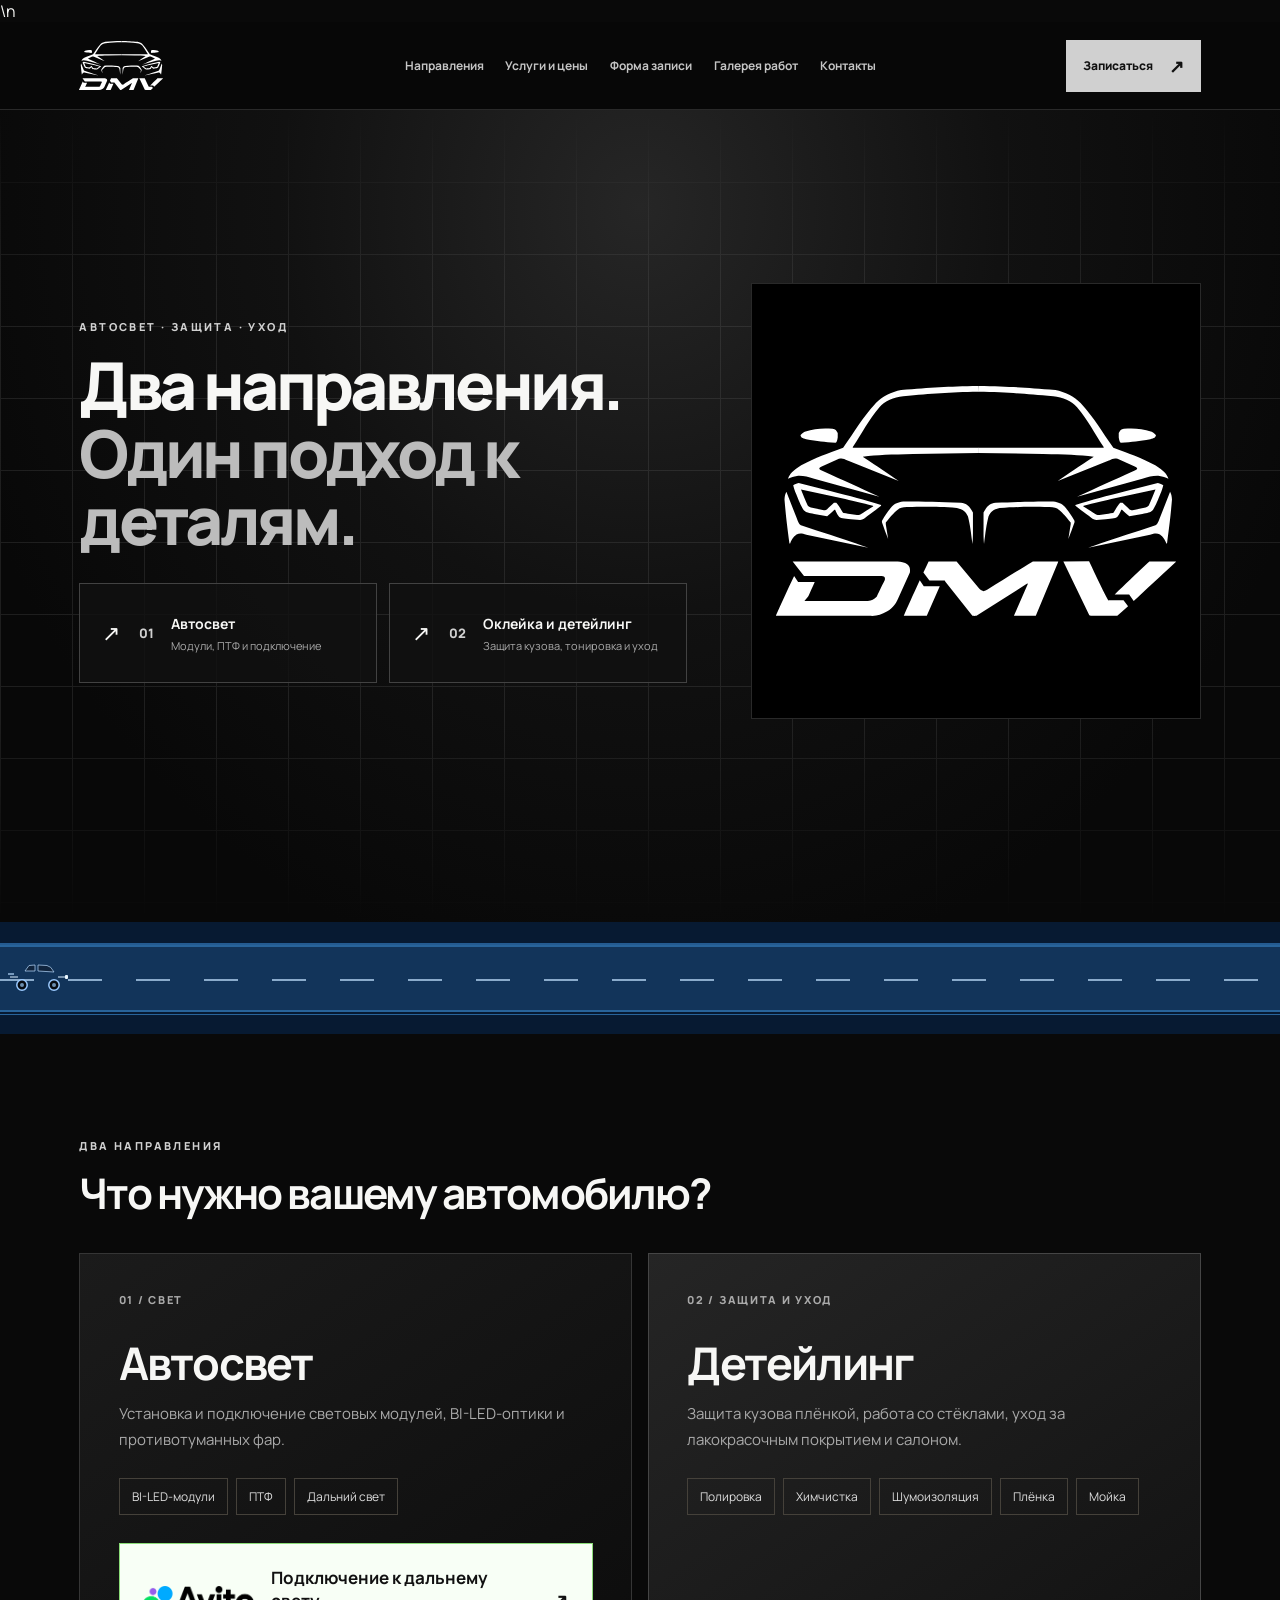
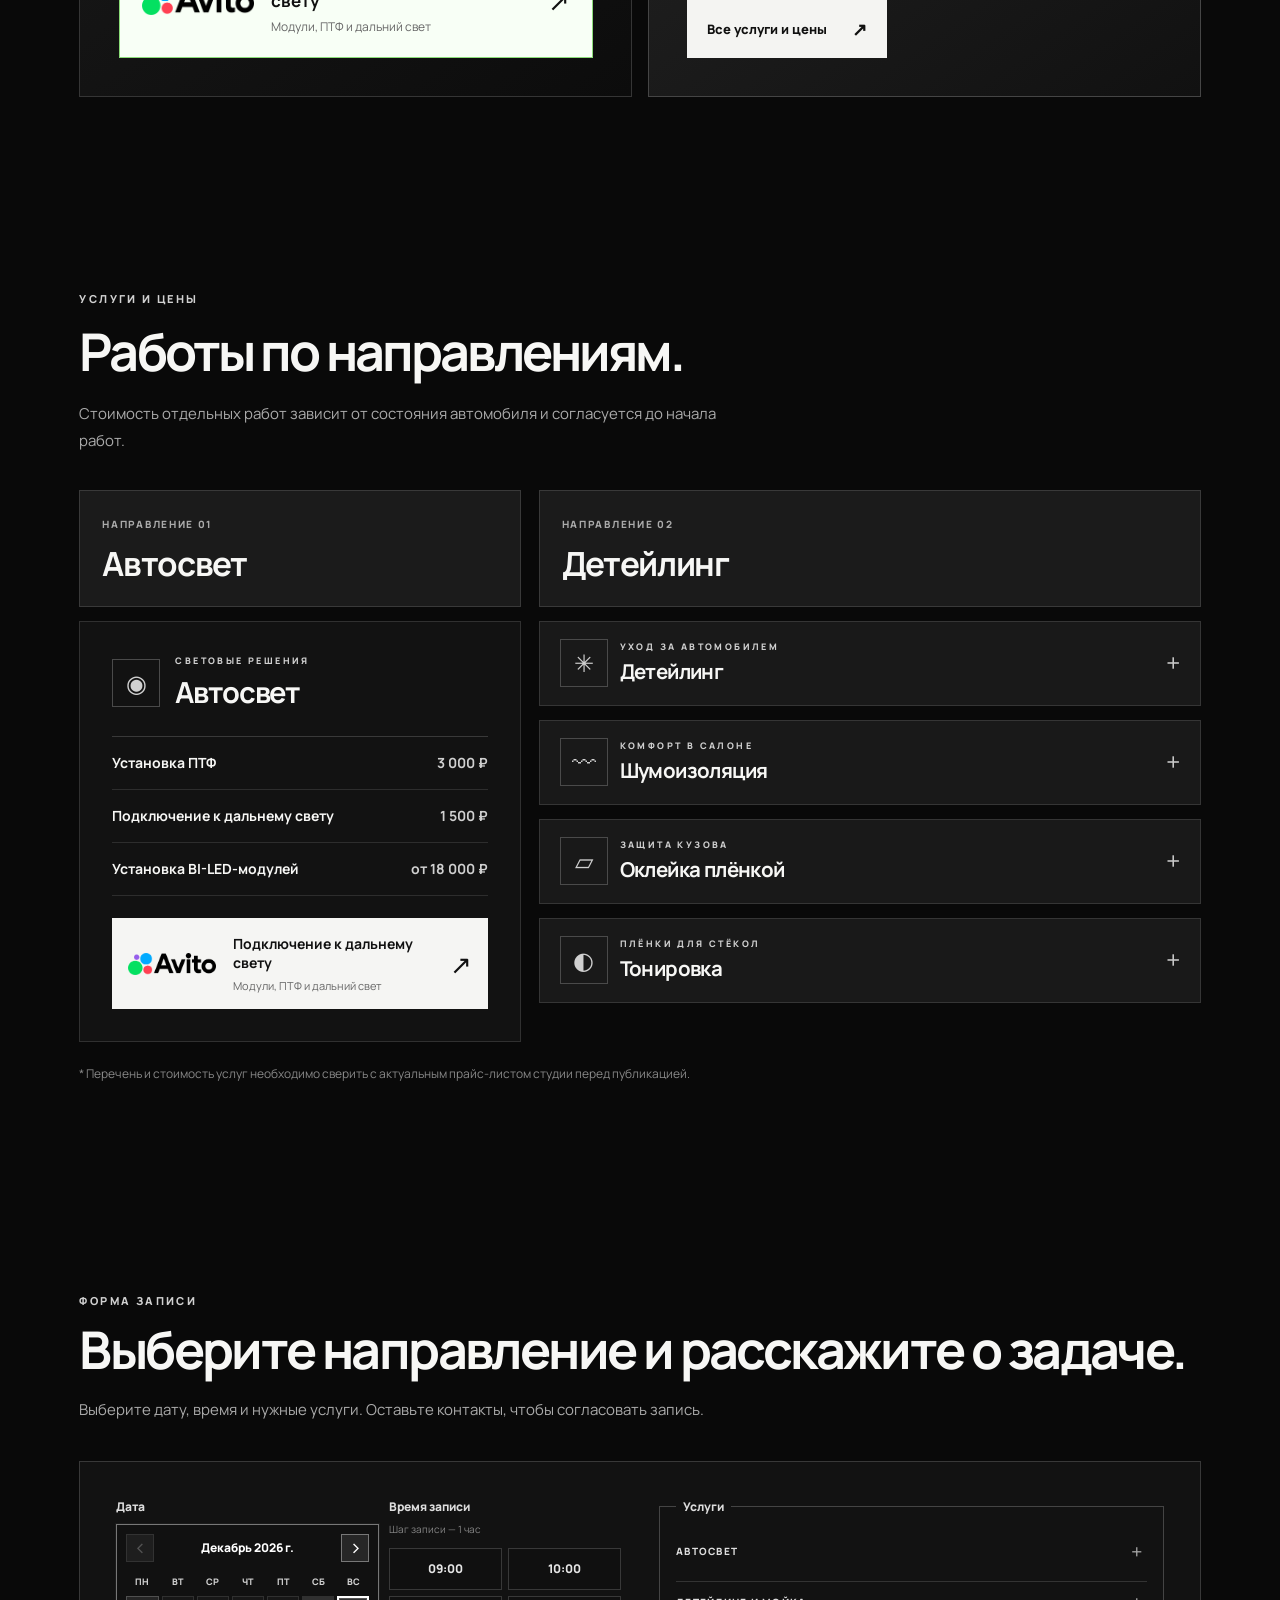
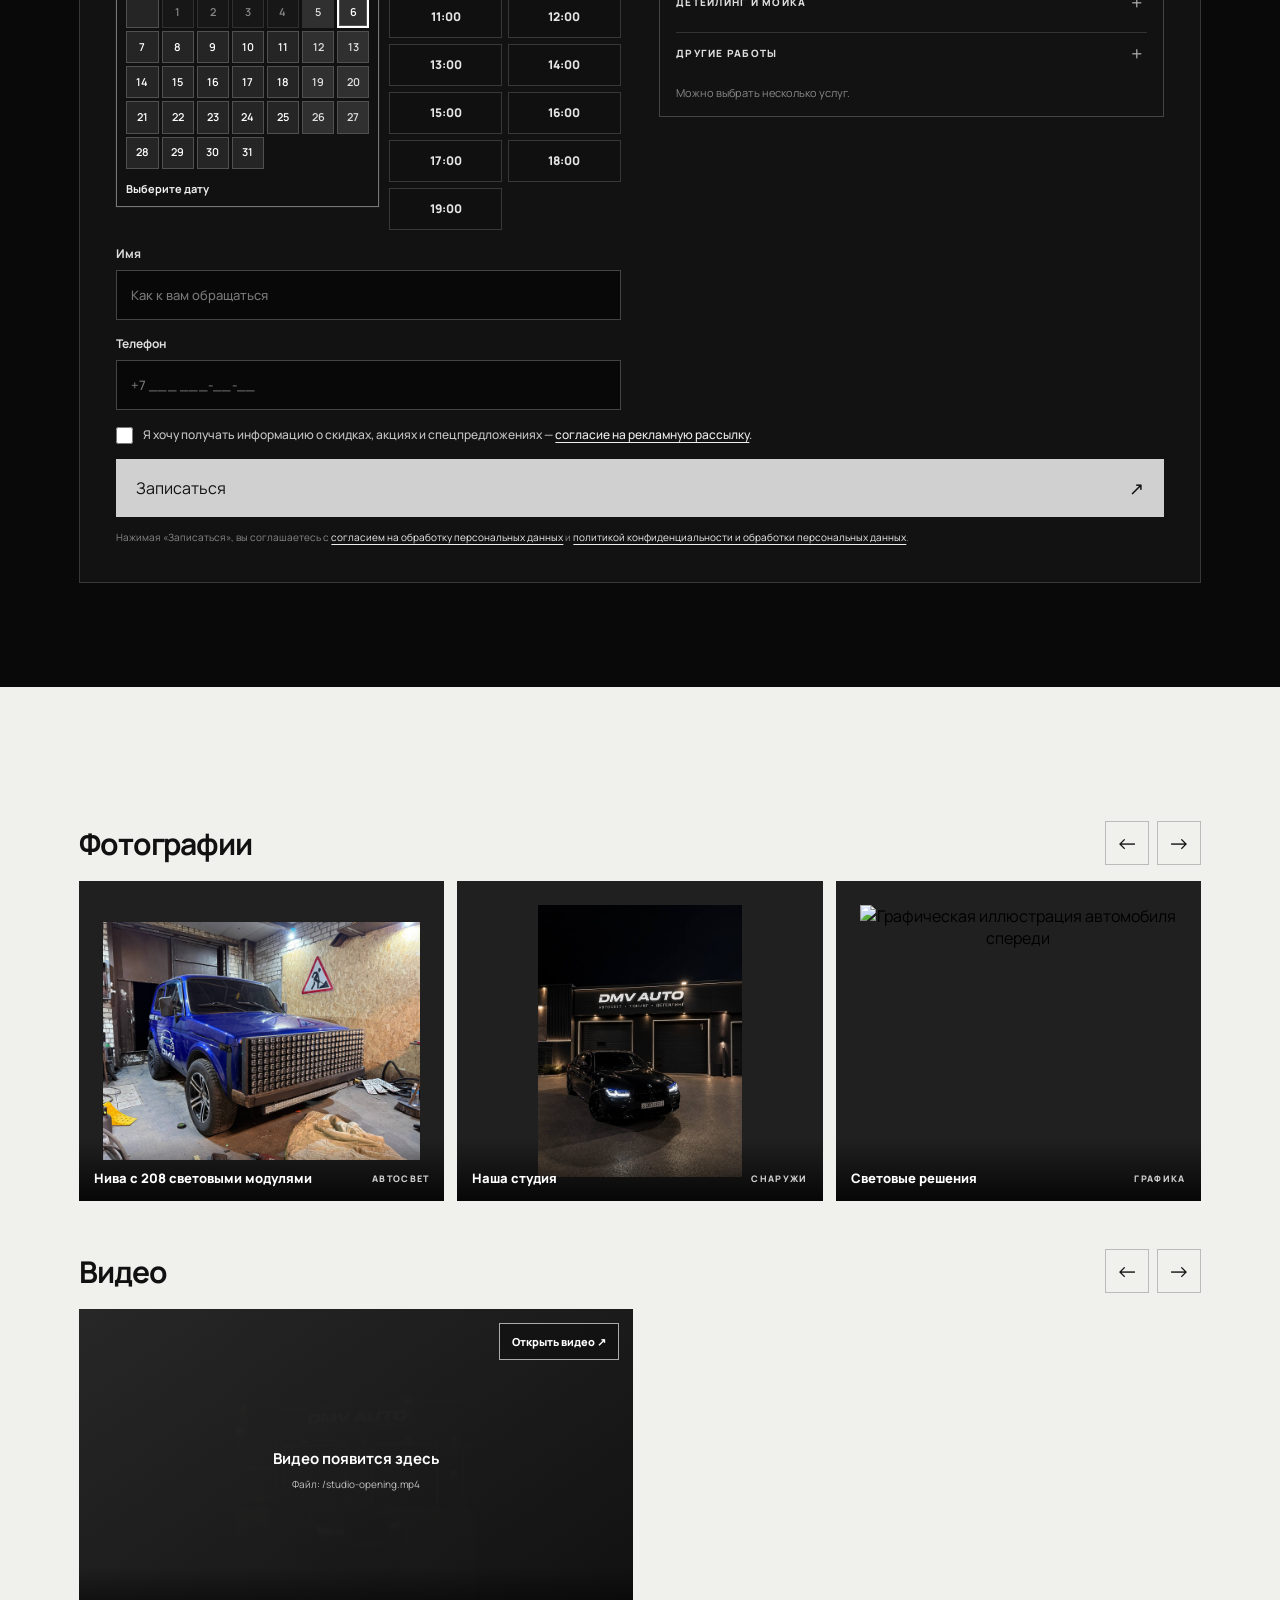
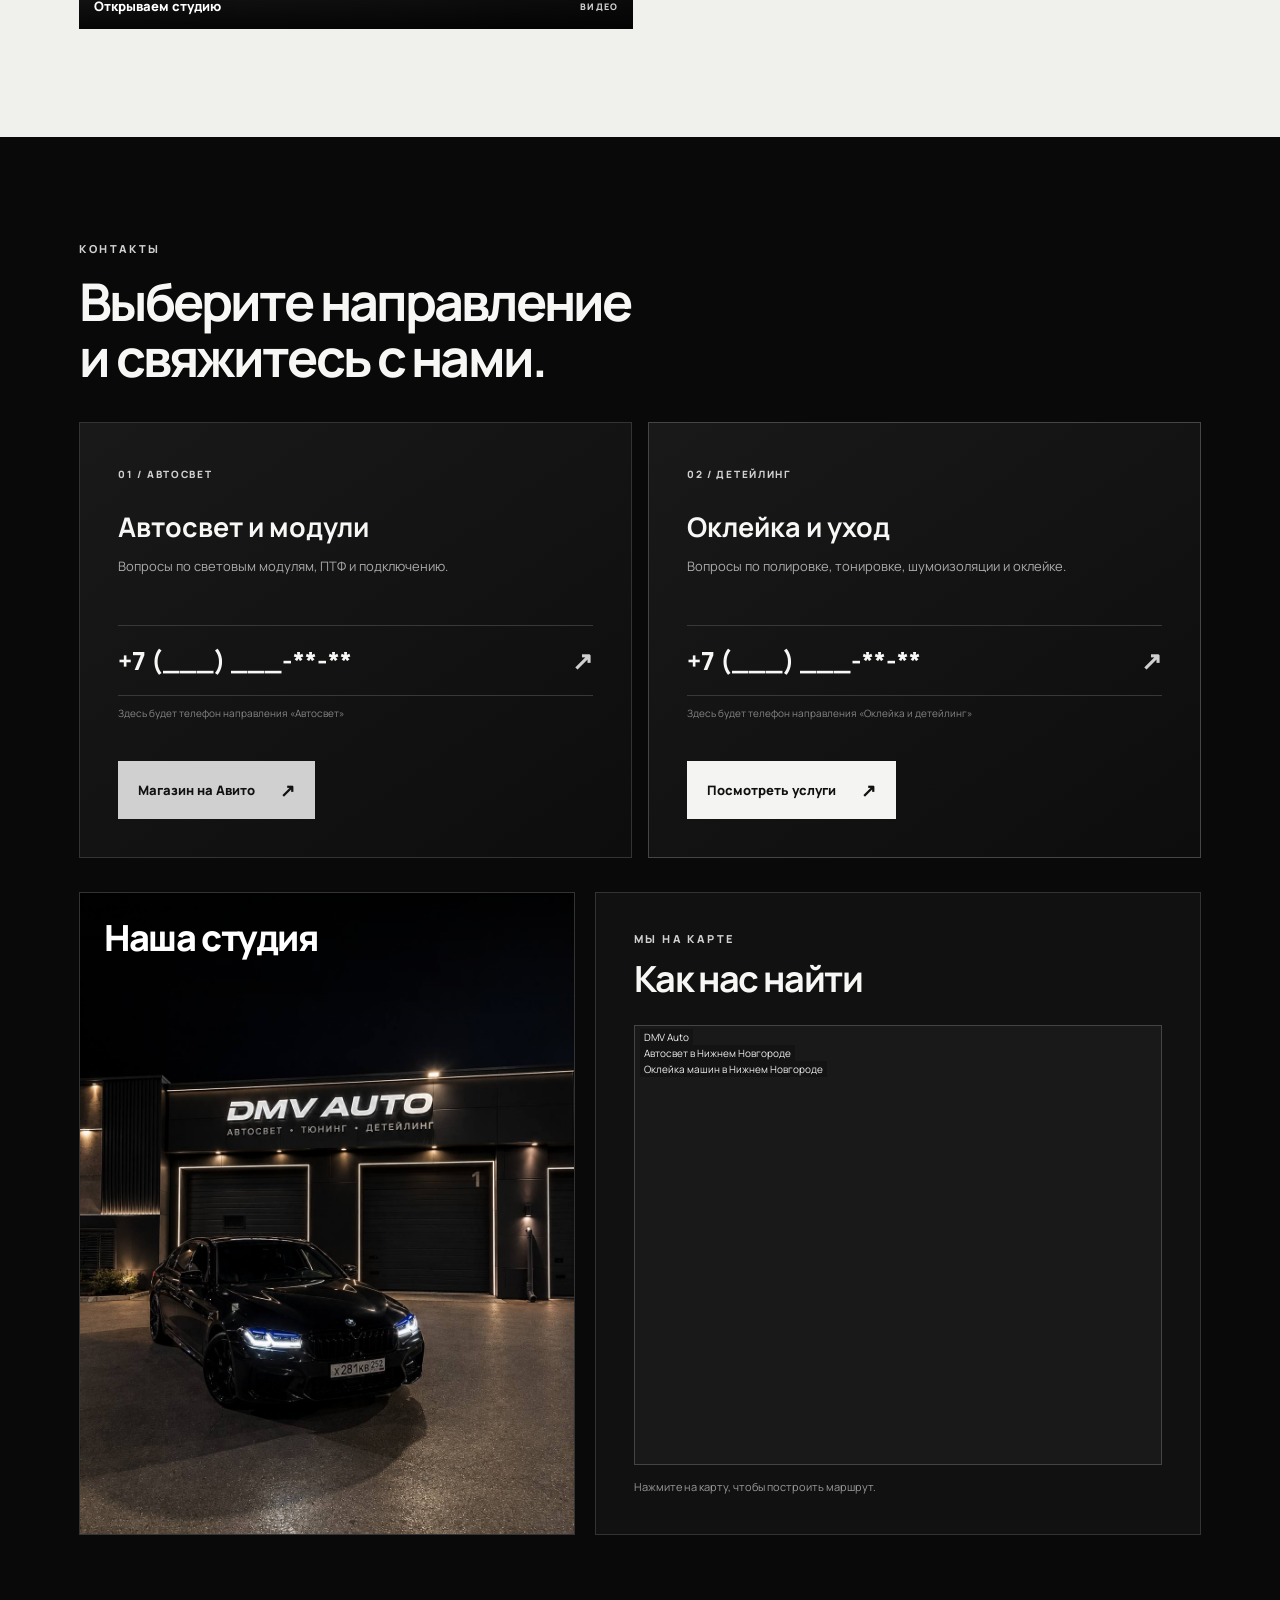
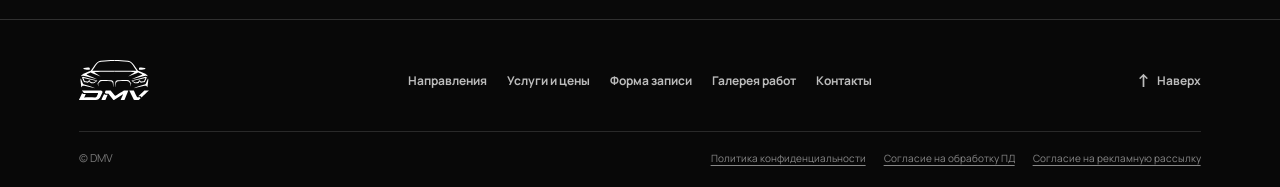
==== index.html @ 3c34509b "Remove car light effect" ====
<!doctype html>
<html lang="ru">
<head>
  <meta charset="utf-8">
  <meta name="viewport" content="width=device-width, initial-scale=1">
  <meta name="theme-color" content="#0b0b0b">
  <meta name="description" content="Автосвет, установка BI-LED-модулей, оклейка, тонировка и детейлинг. DMV.">
  <title>DMV AUTO — автосвет, оклейка и детейлинг</title>
  <link rel="preconnect" href="https://fonts.googleapis.com">
  <link rel="preconnect" href="https://fonts.gstatic.com" crossorigin>
  <link href="https://fonts.googleapis.com/css2?family=Manrope:wght@400;500;600;700;800&display=swap" rel="stylesheet">
  <link rel="stylesheet" href="style.css">\n  <link rel="stylesheet" href="car-scene.css">
</head>
<body>
  <header class="header">
    <a class="brand" href="#top" aria-label="DMV — главная">
      <img class="brand-logo" src="DMV%20лого.svg" alt="DMV" onerror="this.style.display='none';this.nextElementSibling.style.display='block'">
      <span class="brand-fallback">DMV</span>
    </a>
    <button class="menu-toggle" id="menuToggle" aria-label="Открыть меню" aria-expanded="false"><span></span><span></span></button>
    <nav class="nav" id="nav" aria-label="Основное меню">
      <a href="#directions">Направления</a>
      <a href="#services">Услуги и цены</a>
      <a href="#booking">Форма записи</a>
      <a href="#works">Галерея работ</a>
      <a href="#contacts">Контакты</a>
    </nav>
    <a class="header-cta" href="#booking">Записаться <span>↗</span></a>
  </header>

  <main id="top">
    <section class="hero">
      <div class="hero-grid" aria-hidden="true"></div>
      <div class="hero-content wrap">
        <div class="hero-text">
          <p class="hero-kicker">АВТОСВЕТ · ЗАЩИТА · УХОД</p>
          <h1>Два направления.<br><span>Один подход к деталям.</span></h1>
          <div class="hero-directions">
            <a class="hero-direction" href="#light"><span class="direction-number">01</span><span><b>Автосвет</b><small>Модули, ПТФ и подключение</small></span><i>↗</i></a>
            <a class="hero-direction" href="#detailing"><span class="direction-number">02</span><span><b>Оклейка и детейлинг</b><small>Защита кузова, тонировка и уход</small></span><i>↗</i></a>
          </div>
          
        </div>
        <div class="hero-logo-wrap">
          <img class="hero-logo" src="DMV%20лого.svg" alt="Логотип DMV AUTO" onerror="this.style.display='none';this.nextElementSibling.style.display='block'">
          <span class="hero-logo-fallback">DMV</span>
        </div>
      </div>
    </section>

    <div class="divider" id="dividerBeforeGallery" aria-hidden="true">
      <div class="road-top"></div>
      <div class="road"></div>
      <div class="road-solid"></div>
      <div class="runner">
        <svg viewBox="0 0 76 34" xmlns="http://www.w3.org/2000/svg">
          <path d="M9 21 L12 13 Q13 11 18 11 L25 5 Q27 3 34 3 L48 4 Q53 5 57 12 L64 14 Q68 15 68 20 L66 25 L8 25 Z" fill="#69aef5" stroke="#b9dcff" stroke-width="1.2" stroke-linejoin="round"/>
          <path d="M25 11 L29 5.5 L35 5 L35 11 Z M38 5 L47 5.5 Q51 6 54 12 L38 11 Z" fill="#10243d" stroke="#b9dcff" stroke-width=".7"/>
          <path d="M10 17 L18 17 M58 17 L66 17" stroke="#d9edff" stroke-width="1"/>
          <rect x="65" y="15" width="3" height="4" rx="1" fill="#eaf6ff"/>
          <circle cx="22" cy="25" r="5.2" fill="#070b12" stroke="#9bcaff" stroke-width="1.5"/>
          <circle cx="22" cy="25" r="2" fill="#6c8eaf"/>
          <circle cx="54" cy="25" r="5.2" fill="#070b12" stroke="#9bcaff" stroke-width="1.5"/>
          <circle cx="54" cy="25" r="2" fill="#6c8eaf"/>
          <path d="M8 14 L14 14" stroke="#b9dcff" stroke-width="1.2"/>
        </svg>
      </div>
    </div>

    

    <section class="directions section wrap" id="directions">
      <div class="section-head"><p class="eyebrow">ДВА НАПРАВЛЕНИЯ</p><h2>Что нужно вашему автомобилю?</h2></div>
      <div class="direction-cards">
        <article class="direction-card direction-card-light" id="light">
          <div class="direction-card-top"><span>01 / СВЕТ</span></div>
          <h3>Автосвет</h3>
          <p>Установка и подключение световых модулей, BI-LED-оптики и противотуманных фар.</p>
          <div class="care-tags"><span>BI-LED-модули</span><span>ПТФ</span><span>Дальний свет</span></div>
          <a class="avito-card direction-avito" href="https://www.avito.ru/brands/i111042516/all/zapchasti_i_aksessuary?ysclid=mvtegxtu1n965932151&sellerId=d1dcfe4b365a9f1c394383cd7510d727" target="_blank" rel="noopener noreferrer"><span class="avito-logo-wrap"><img src="Avito_logo.webp" alt="Авито" class="avito-logo avito-logo-image"></span><span class="avito-card-text"><b>Подключение к дальнему свету</b><small>Модули, ПТФ и дальний свет</small></span><i class="avito-arrow" aria-hidden="true">↗</i></a>
        </article>
        <article class="direction-card direction-card-care" id="detailing">
          <div class="direction-card-top"><span>02 / ЗАЩИТА И УХОД</span></div>
          <h3>Детейлинг</h3>
          <p>Защита кузова плёнкой, работа со стёклами, уход за лакокрасочным покрытием и салоном.</p>
          <div class="care-tags"><span>Полировка</span><span>Химчистка</span><span>Шумоизоляция</span><span>Плёнка</span><span>Мойка</span></div>
          <a class="button button-light" href="#services">Все услуги и цены <span>↗</span></a>
        </article>
      </div>
    </section>

    <section class="services section wrap" id="services">
      <div class="section-head"><p class="eyebrow">УСЛУГИ И ЦЕНЫ</p><h2>Работы по направлениям.</h2><p class="section-copy">Стоимость отдельных работ зависит от состояния автомобиля и согласуется до начала работ.</p></div>
      <div class="service-direction-columns">
        <div class="service-direction-column">
          <div class="service-direction-heading"><span>НАПРАВЛЕНИЕ 01</span><h3>Автосвет</h3></div>
          <article class="price-group" id="autolight-prices">
          <div class="price-group-heading"><span class="group-icon">◉</span><div><p class="eyebrow">СВЕТОВЫЕ РЕШЕНИЯ</p><h3>Автосвет</h3></div></div>
          <div class="price-list">
            <div class="price-row"><div><b>Установка ПТФ</b></div><strong>3 000 ₽</strong></div>
            <div class="price-row"><div><b>Подключение к дальнему свету</b></div><strong>1 500 ₽</strong></div>
            <div class="price-row"><div><b>Установка BI-LED-модулей</b></div><strong>от 18 000 ₽</strong></div>
          </div>
          <a class="avito-card service-avito" href="https://www.avito.ru/brands/i111042516/all/zapchasti_i_aksessuary?ysclid=mvtegxtu1n965932151&sellerId=d1dcfe4b365a9f1c394383cd7510d727" target="_blank" rel="noopener noreferrer"><span class="avito-logo-wrap"><img src="Avito_logo.webp" alt="Авито" class="avito-logo avito-logo-image"></span><span class="avito-card-text"><b>Подключение к дальнему свету</b><small>Модули, ПТФ и дальний свет</small></span><i class="avito-arrow" aria-hidden="true">↗</i></a>
        </article>
        </div>
        <div class="service-direction-column">
          <div class="service-direction-heading"><span>НАПРАВЛЕНИЕ 02</span><h3>Детейлинг</h3></div>
          <article class="price-group" id="detailing-prices">
          <div class="price-group-heading"><span class="group-icon">✳</span><div><p class="eyebrow">УХОД ЗА АВТОМОБИЛЕМ</p><h3>Детейлинг</h3></div></div>
          <div class="price-list">
            <div class="price-row"><div><b>Полировка кузова</b><small>Цена зависит от цвета и степени затёртости; тёмные цвета дороже.</small></div><strong>от 19 000 ₽</strong></div>
            <div class="price-row"><div><b>Покрытие твёрдым воском</b></div><strong>9 000 ₽</strong></div>
            <div class="price-row"><div><b>Покрытие керамикой, 1 слой</b></div><strong>20 000 ₽</strong></div>
            <div class="price-row"><div><b>Химчистка салона</b><small>Цена зависит от цвета салона и степени загрязнения; светлые салоны дороже.</small></div><strong>от 18 000 ₽</strong></div>
            <div class="price-row"><div><b>Мойка техническая</b></div><strong>800 ₽</strong></div>
            <div class="price-row"><div><b>Мойка двухфазная</b></div><strong>1 900 ₽</strong></div>
            <div class="price-row"><div><b>Мойка двухфазная с уборкой</b></div><strong>3 000 ₽</strong></div>
            <div class="price-row"><div><b>Мойка трёхфазная</b></div><strong>2 800 ₽</strong></div>
            <div class="price-row"><div><b>Мойка трёхфазная с уборкой</b></div><strong>3 900 ₽</strong></div>
            <div class="price-row"><div><b>Химчистка кузова</b><small>Включает двухфазную мойку.</small></div><strong>4 300 ₽</strong></div>
            <div class="price-row"><div><b>Детейлинг-уборка</b></div><strong>4 500 ₽</strong></div>
          </div>
          <div class="inspection-note"><b>Локальные работы — по договорной цене</b><p>Например, удаление пятна на тканевом сиденье или локальная полировка царапины на ЛКП. Стоимость озвучивается только после осмотра автомобиля.</p></div>
        </article>
          <article class="price-group" id="soundproofing">
          <div class="price-group-heading"><span class="group-icon">〰</span><div><p class="eyebrow">КОМФОРТ В САЛОНЕ</p><h3>Шумоизоляция</h3></div></div>
          <div class="price-list">
            <div class="price-row"><div><b>Одна дверь</b></div><strong>8 500 ₽</strong></div>
            <div class="price-row"><div><b>Пол</b></div><strong>35 000 ₽</strong></div>
            <div class="price-row"><div><b>Багажник</b></div><strong>8 000 ₽</strong></div>
            <div class="price-row"><div><b>Арки передних колёс</b></div><strong>15 000 ₽</strong></div>
            <div class="price-row"><div><b>Арки задних колёс</b></div><strong>20 000 ₽</strong></div>
          </div>
        </article>
          <article class="price-group" id="wrapping">
          <div class="price-group-heading"><span class="group-icon">▱</span><div><p class="eyebrow">ЗАЩИТА КУЗОВА</p><h3>Оклейка плёнкой</h3></div></div>
          <div class="package-list">
            <div class="package-card"><div class="package-top"><h4>Комплекс «Минимум»</h4><strong>45 000 ₽</strong></div><p>Капот, фары, стойки лобового стекла, зона под ручками, полоса на крышу.</p></div>
            <div class="package-card"><div class="package-top"><h4>Комплекс «Стандарт»</h4><strong>65 000 ₽</strong></div><p>Капот, фары, стойки лобового стекла, зона под ручками, полоса на крышу, зеркала заднего вида, внутренние пороги и зона погрузки при наличии.</p></div>
            <div class="package-card"><div class="package-top"><h4>Комплекс «Расширенный»</h4><strong>125 000 ₽</strong></div><p>Всё из комплекса «Стандарт», а также передний бампер, передние крылья и зоны пескоструя.</p></div>
          </div>
          <p class="price-footnote">Оклейка всего кузова автомобиля рассчитывается индивидуально.</p>
        </article>
          <article class="price-group" id="tinting">
          <div class="price-group-heading"><span class="group-icon">◐</span><div><p class="eyebrow">ПЛЁНКИ ДЛЯ СТЁКОЛ</p><h3>Тонировка</h3></div></div>
          <div class="price-subhead">Плёнка SunControl</div>
          <div class="price-list">
            <div class="price-row"><div><b>Задний полукруг</b></div><strong>9 000 ₽</strong></div>
            <div class="price-row"><div><b>Боковые стёкла</b></div><strong>4 200 ₽</strong></div>
            <div class="price-row"><div><b>Лобовое стекло</b></div><strong>5 200 ₽</strong></div>
          </div>
          <div class="price-subhead">Атермальная плёнка</div>
          <div class="price-list">
            <div class="price-row"><div><b>Боковые стёкла</b></div><strong>7 000 ₽</strong></div>
            <div class="price-row"><div><b>Лобовое стекло</b></div><strong>10 000 ₽</strong></div>
            <div class="price-row"><div><b>Полукруг</b></div><strong>17 000 ₽</strong></div>
          </div>
        </article>
        </div>
      </div>
      <p class="note">* Перечень и стоимость услуг необходимо сверить с актуальным прайс-листом студии перед публикацией.</p>
    </section>

    <section class="booking-section section wrap" id="booking" aria-labelledby="booking-title">
      <div class="booking-layout">
        <div class="booking-intro">
          <p class="eyebrow">ФОРМА ЗАПИСИ</p>
          <h2 id="booking-title">Выберите направление и расскажите о задаче.</h2>
          <p class="section-copy">Выберите дату, время и нужные услуги. Оставьте контакты, чтобы согласовать запись.</p>
        </div>
        <div class="booking-panel" aria-labelledby="booking-title">
          <form id="bookingForm" class="booking-form">
            <div class="booking-form-main">
              <div class="booking-fields">
                <div class="booking-datetime">
                  <div class="booking-date-block">
                    <span class="booking-field-title" id="bookingDateLabel">Дата</span>
                    <div class="booking-calendar" id="bookingCalendar" aria-labelledby="bookingDateLabel">
                      <div class="booking-calendar-header">
                        <button type="button" class="calendar-month-button" data-calendar-prev aria-label="Предыдущий месяц">‹</button>
                        <h3 id="bookingCalendarTitle" aria-live="polite"></h3>
                        <button type="button" class="calendar-month-button" data-calendar-next aria-label="Следующий месяц">›</button>
                      </div>
                      <div class="booking-calendar-weekdays" aria-hidden="true">
                        <span>ПН</span><span>ВТ</span><span>СР</span><span>ЧТ</span><span>ПТ</span><span>СБ</span><span>ВС</span>
                      </div>
                      <div class="booking-calendar-days" id="bookingCalendarDays" role="group" aria-label="Выберите день"></div>
                      <p class="booking-selected-date" id="bookingSelectedDate" aria-live="polite">Выберите дату</p>
                    </div>
                    <input id="bookingDate" type="hidden" name="date">
                  </div>
                  <div class="booking-time-block">
                    <span class="booking-field-title" id="bookingTimeLabel">Время записи</span>
                    <p class="booking-time-hint">Шаг записи — 1 час</p>
                    <div class="booking-time-slots" id="bookingTimeSlots" role="group" aria-labelledby="bookingTimeLabel"></div>
                    <input id="bookingTime" type="hidden" name="time">
                  </div>
                </div>
                <div class="booking-contact-fields">
                  <label for="bookingName">Имя
                    <input id="bookingName" type="text" name="name" placeholder="Как к вам обращаться" autocomplete="name" required>
                  </label>
                  <label for="bookingPhone">Телефон
                    <input id="bookingPhone" type="tel" name="phone" placeholder="+7 ___ ___-__-__" autocomplete="tel" inputmode="tel" required>
                  </label>
                </div>
              </div>

              <fieldset class="service-picker">
                <legend>Услуги</legend>
                <div class="service-options">
                  <details class="service-accordion">
                    <summary>АВТОСВЕТ</summary>
                    <div class="service-accordion-options">
                      <label><input type="checkbox" name="services" value="Установка ПТФ"><span>Установка ПТФ</span></label>
                      <label><input type="checkbox" name="services" value="Подключение к дальнему свету"><span>Подключение к дальнему свету</span></label>
                      <label><input type="checkbox" name="services" value="Установка BI-LED-модулей"><span>Установка BI-LED-модулей</span></label>
                    </div>
                  </details>
                  <details class="service-accordion">
                    <summary>ДЕТЕЙЛИНГ И МОЙКА</summary>
                    <div class="service-accordion-options">
                      <label><input type="checkbox" name="services" value="Полировка кузова"><span>Полировка кузова</span></label>
                      <label><input type="checkbox" name="services" value="Покрытие твёрдым воском"><span>Покрытие твёрдым воском</span></label>
                      <label><input type="checkbox" name="services" value="Покрытие керамикой"><span>Покрытие керамикой</span></label>
                      <label><input type="checkbox" name="services" value="Химчистка салона"><span>Химчистка салона</span></label>
                      <label><input type="checkbox" name="services" value="Техническая мойка"><span>Мойка техническая</span></label>
                      <label><input type="checkbox" name="services" value="Двухфазная мойка"><span>Мойка двухфазная</span></label>
                      <label><input type="checkbox" name="services" value="Двухфазная мойка с уборкой"><span>Двухфазная мойка с уборкой</span></label>
                      <label><input type="checkbox" name="services" value="Трёхфазная мойка"><span>Мойка трёхфазная</span></label>
                      <label><input type="checkbox" name="services" value="Трёхфазная мойка с уборкой"><span>Мойка трёхфазная с уборкой</span></label>
                      <label><input type="checkbox" name="services" value="Химчистка кузова"><span>Химчистка кузова</span></label>
                      <label><input type="checkbox" name="services" value="Детейлинг-уборка"><span>Детейлинг-уборка</span></label>
                    </div>
                  </details>
                  <details class="service-accordion">
                    <summary>ДРУГИЕ РАБОТЫ</summary>
                    <div class="service-accordion-options">
                      <label><input type="checkbox" name="services" value="Шумоизоляция двери"><span>Шумоизоляция двери</span></label>
                      <label><input type="checkbox" name="services" value="Шумоизоляция пола"><span>Шумоизоляция пола</span></label>
                      <label><input type="checkbox" name="services" value="Шумоизоляция багажника"><span>Шумоизоляция багажника</span></label>
                      <label><input type="checkbox" name="services" value="Шумоизоляция арок"><span>Шумоизоляция арок</span></label>
                      <label><input type="checkbox" name="services" value="Оклейка плёнкой — Минимум"><span>Оклейка плёнкой — «Минимум»</span></label>
                      <label><input type="checkbox" name="services" value="Оклейка плёнкой — Стандарт"><span>Оклейка плёнкой — «Стандарт»</span></label>
                      <label><input type="checkbox" name="services" value="Оклейка плёнкой — Расширенный"><span>Оклейка плёнкой — «Расширенный»</span></label>
                      <label><input type="checkbox" name="services" value="Тонировка SunControl"><span>Тонировка SunControl</span></label>
                      <label><input type="checkbox" name="services" value="Атермальная тонировка"><span>Атермальная тонировка</span></label>
                      <label><input type="checkbox" name="services" value="Локальные работы"><span>Локальные работы по договорной цене</span></label>
                    </div>
                  </details>
                </div>
                <p class="form-hint">Можно выбрать несколько услуг.</p>
              </fieldset>
            </div>

            <label class="marketing-consent"><input type="checkbox" name="marketingConsent"><span>Я хочу получать информацию о скидках, акциях и спецпредложениях — <a href="advertising-consent.html">согласие на рекламную рассылку</a>.</span></label>
            <button class="button button-orange booking-submit" type="submit">Записаться <span>↗</span></button>
            <p class="legal-consent">Нажимая «Записаться», вы соглашаетесь с <a href="personal-data-consent.html">согласием на обработку персональных данных</a> и <a href="privacy-policy.html">политикой конфиденциальности и обработки персональных данных</a>.</p>
            <p class="booking-message" id="bookingMessage" role="status" hidden>Демо-форма проверена. Чтобы получать реальные заявки, нужно подключить отправку формы.</p>
          </form>
                </div>
      </div>
    </section>

    

    <section class="gallery-section" id="works">
      <div class="wrap">
        
        <div class="carousel-heading"><h3>Фотографии</h3><div class="carousel-controls"><button type="button" class="carousel-arrow" data-scroll="photos" data-direction="-1" aria-label="Предыдущие фотографии">←</button><button type="button" class="carousel-arrow" data-scroll="photos" data-direction="1" aria-label="Следующие фотографии">→</button></div></div>
        <div class="media-carousel" id="photosCarousel" data-carousel="photos">
          <figure class="gallery-card"><button class="gallery-image-button media-open" type="button" data-media-type="image" aria-label="Открыть фотографию: Нива с 208 световыми модулями"><img src="niva-208-modules.jpg" alt="Синяя Нива с установленными 208 световыми модулями"></button><figcaption><span>Нива с 208 световыми модулями</span><small>АВТОСВЕТ</small></figcaption></figure>
          <figure class="gallery-card"><button class="gallery-image-button media-open" type="button" data-media-type="image" aria-label="Открыть фотографию: наша студия"><img src="studio-exterior.jpg" alt="Фасад студии DMV Auto с автомобилем у входа"></button><figcaption><span>Наша студия</span><small>СНАРУЖИ</small></figcaption></figure>
          <figure class="gallery-card"><button class="gallery-image-button media-open" type="button" data-media-type="image" aria-label="Открыть изображение: световые решения"><img src="car-front.svg" alt="Графическая иллюстрация автомобиля спереди"></button><figcaption><span>Световые решения</span><small>ГРАФИКА</small></figcaption></figure>
          <figure class="gallery-card"><button class="gallery-image-button media-open" type="button" data-media-type="image" aria-label="Открыть изображение: световые решения"><img src="car-front.svg" alt="Графическая иллюстрация автомобиля спереди"></button><figcaption><span>Световые решения</span><small>ГРАФИКА</small></figcaption></figure>
        </div>
        <div class="carousel-heading video-carousel-heading"><h3>Видео</h3><div class="carousel-controls"><button type="button" class="carousel-arrow" data-scroll="videos" data-direction="-1" aria-label="Предыдущее видео">←</button><button type="button" class="carousel-arrow" data-scroll="videos" data-direction="1" aria-label="Следующее видео">→</button></div></div>
        <div class="media-carousel video-carousel" id="videosCarousel" data-carousel="videos">
          <figure class="gallery-card video-card video-studio" data-video-card>
            <video controls playsinline preload="metadata" poster="studio-exterior.jpg" aria-label="Видео: открываем студию">
              <source src="studio-opening.MP4" type="video/mp4">
            </video>
            <button class="video-open-overlay media-open" type="button" data-media-type="video" aria-label="Открыть видео в полноэкранном просмотре">Открыть видео ↗</button>
            <figcaption><span>Открываем студию</span><small>ВИДЕО</small></figcaption>
            <div class="video-missing"><b>Видео появится здесь</b><small>Файл: /studio-opening.mp4</small></div>
          </figure>
        </div>
      </div>
    </section>

    <section class="contacts section wrap" id="contacts">
      <div class="section-head"><p class="eyebrow">КОНТАКТЫ</p><h2>Выберите направление<br>и свяжитесь с нами.</h2></div>
      <div class="contacts-grid">
        <article class="contact-card"><span class="contact-label">01 / АВТОСВЕТ</span><h3>Автосвет и модули</h3><p>Вопросы по световым модулям, ПТФ и подключению.</p><a class="contact-phone" href="tel:">+7 (___) ___-**-** <span>↗</span></a><small>Здесь будет телефон направления «Автосвет»</small><a class="button button-orange" href="https://www.avito.ru/brands/i111042516/all/zapchasti_i_aksessuary?ysclid=mvtegxtu1n965932151&sellerId=d1dcfe4b365a9f1c394383cd7510d727" target="_blank" rel="noopener noreferrer">Магазин на Авито <span>↗</span></a></article>
        <article class="contact-card"><span class="contact-label">02 / ДЕТЕЙЛИНГ</span><h3>Оклейка и уход</h3><p>Вопросы по полировке, тонировке, шумоизоляции и оклейке.</p><a class="contact-phone" href="tel:">+7 (___) ___-**-** <span>↗</span></a><small>Здесь будет телефон направления «Оклейка и детейлинг»</small><a class="button button-light" href="#services">Посмотреть услуги <span>↗</span></a></article>
      </div>
      <div class="contacts-bottom-grid">
        <div class="studio-panel"><figure class="studio-photo-panel"><img src="studio-exterior.jpg" alt="Фасад студии DMV Auto с автомобилем у входа"><figcaption><h3>Наша студия</h3></figcaption></figure></div>
        <div class="map-panel">
          <div class="map-heading"><div><p class="eyebrow">МЫ НА КАРТЕ</p><h3>Как нас найти</h3></div></div>
          <div class="map-embed" style="position:relative;overflow:hidden;">
            <a href="https://yandex.ru/maps/org/dmv_auto/87759582932/?utm_medium=mapframe&amp;utm_source=maps" target="_blank" rel="noopener noreferrer" class="map-attribution">DMV Auto</a>
            <a href="https://yandex.ru/maps/47/nizhny-novgorod/category/auto_light/41074163667/?utm_medium=mapframe&amp;utm_source=maps" target="_blank" rel="noopener noreferrer" class="map-attribution map-attribution-second">Автосвет в Нижнем Новгороде</a>
            <a href="https://yandex.ru/maps/47/nizhny-novgorod/category/car_wrapping/184074231588/?utm_medium=mapframe&amp;utm_source=maps" target="_blank" rel="noopener noreferrer" class="map-attribution map-attribution-third">Оклейка машин в Нижнем Новгороде</a>
            <iframe title="DMV Auto на Яндекс Картах" src="https://yandex.ru/map-widget/v1/?ll=43.977303%2C56.291783&amp;mode=search&amp;oid=87759582932&amp;ol=biz&amp;z=14.74" width="560" height="400" frameborder="1" allowfullscreen="true" loading="lazy" style="position:relative;"></iframe>
          </div>
          <p class="map-caption">Нажмите на карту, чтобы построить маршрут.</p>
        </div>
      </div>
    </section>
  </main>

  <div class="gallery-lightbox" id="galleryLightbox" role="dialog" aria-modal="true" aria-label="Просмотр фото и видео" hidden>
    <button class="lightbox-close" type="button" aria-label="Закрыть просмотр">×</button>
    <button class="lightbox-backdrop" type="button" aria-label="Закрыть просмотр"></button>
    <button class="lightbox-arrow lightbox-prev" type="button" aria-label="Предыдущий материал">‹</button>
    <img class="lightbox-image" src="" alt="">
    <video class="lightbox-video" controls playsinline preload="metadata" hidden></video>
    <button class="lightbox-arrow lightbox-next" type="button" aria-label="Следующий материал">›</button>
    <p class="lightbox-caption"></p>
  </div>

  <footer class="footer">
    <div class="wrap footer-main"><a class="brand footer-brand" href="#top" aria-label="DMV — главная"><img class="brand-logo" src="DMV%20лого.svg" alt="DMV"><span class="brand-fallback">DMV</span></a><div class="footer-links"><a href="#directions">Направления</a><a href="#services">Услуги и цены</a><a href="#booking">Форма записи</a><a href="#works">Галерея работ</a><a href="#contacts">Контакты</a></div><a class="footer-top" href="#top"><span aria-hidden="true">↑</span> Наверх</a></div>
    <div class="wrap footer-bottom"><span>© DMV</span><div class="footer-legal"><a href="privacy-policy.html">Политика конфиденциальности</a><a href="personal-data-consent.html">Согласие на обработку ПД</a><a href="advertising-consent.html">Согласие на рекламную рассылку</a></div></div>
  </footer>

  <script src="script.js" defer></script>
</body>
</html>
---- style.css ----
:root {
  --black:#090909;
  --panel:#121212;
  --panel-2:#191919;
  --white:#f7f7f5;
  --muted:#a3a3a3;
  --line:#303030;
  --accent:#d0d0d0;
  --gutter:6.2%;
  --max:1240px;
}

* {
  box-sizing:border-box;
}

html {
  scroll-behavior:smooth;
  scroll-padding-top:94px;
}

body {
  margin:0;
  background:var(--black);
  color:var(--white);
  font-family:Manrope,Arial,sans-serif;
  -webkit-font-smoothing:antialiased;
}

a {
  color:inherit;
  text-decoration:none;
}

button {
  font:inherit;
}

.wrap {
  width:min(var(--max),calc(100% - var(--gutter)*2));
  margin-inline:auto;
}

.header {
  position:sticky;
  top:0;
  z-index:100;
  min-height:88px;
  padding:12px var(--gutter);
  display:flex;
  align-items:center;
  gap:30px;
  background:rgba(8,8,8,.96);
  border-bottom:1px solid #292929;
  backdrop-filter:blur(16px);
}

.brand {
  position:relative;
  display:flex;
  align-items:center;
  min-width:74px;
  min-height:52px;
}

.brand-logo {
  display:block;
  width:84px;
  max-height:55px;
  object-fit:contain;
}

.brand-fallback {
  display:none;
  font-size:28px;
  font-weight:800;
  letter-spacing:-2px;
}

.nav {
  margin-left:auto;
  display:flex;
  align-items:center;
  gap:clamp(12px,1.7vw,25px);
}

.nav a {
  font-size:12px;
  font-weight:700;
  color:#c5c5c5;
  white-space:nowrap;
  transition:color .2s;
}

.nav a:hover {
  color:var(--accent);
}

.header-cta {
  display:inline-flex;
  align-items:center;
  gap:16px;
  padding:14px 17px;
  background:var(--accent);
  color:#111;
  font-size:12px;
  font-weight:800;
  white-space:nowrap;
}

.header-cta span {
  font-size:18px;
}

.menu-toggle {
  display:none;
  background:transparent;
  border:0;
  padding:8px;
}

.menu-toggle span {
  display:block;
  width:25px;
  height:2px;
  background:white;
  margin:6px;
}

.hero {
  min-height:calc(100svh - 88px);
  position:relative;
  overflow:hidden;
  display:flex;
  align-items:center;
  background:radial-gradient(ellipse at 50% 12%,#262626 0%,#111 40%,#080808 78%);
}

.hero-grid {
  position:absolute;
  inset:0;
  opacity:.2;
  background-image:linear-gradient(#777 1px,transparent 1px),linear-gradient(90deg,#777 1px,transparent 1px);
  background-size:72px 72px;
  mask-image:linear-gradient(transparent,black 22%,black 75%,transparent);
}

.hero-content {
  position:relative;
  z-index:1;
  display:grid;
  grid-template-columns:minmax(0,1.15fr) minmax(300px,.85fr);
  align-items:center;
  gap:clamp(28px,5vw,76px);
  padding-top:72px;
  padding-bottom:94px;
}

.hero-text {
  min-width:0;
}

.hero-logo-wrap {
  position:relative;
  display:flex;
  align-items:center;
  justify-content:center;
  min-width:0;
  min-height:clamp(280px,34vw,460px);
  margin:0;
  padding:24px;
  background:#000;
  border:1px solid #292929;
}

.hero-logo {
  display:block;
  width:100%;
  max-width:560px;
  max-height:440px;
  height:auto;
  object-fit:contain;
  object-position:center;
}

.hero-logo-fallback {
  display:none;
  font-size:clamp(72px,15vw,180px);
  font-weight:800;
  letter-spacing:-.09em;
  line-height:.9;
}

.hero-kicker,.eyebrow {
  margin:0 0 18px;
  color:var(--accent);
  font-size:11px;
  font-weight:800;
  letter-spacing:2.4px;
}

.hero h1 {
  max-width:940px;
  margin:0;
  font-size:clamp(43px,6.5vw,82px);
  line-height:1.03;
  letter-spacing:-.055em;
  font-weight:800;
}

.hero h1 span {
  color:#bcbcbc;
}

.hero-directions {
  display:grid;
  grid-template-columns:repeat(2,minmax(0,1fr));
  gap:12px;
  max-width:900px;
  margin-top:36px;
}

.hero-direction {
  display:flex;
  align-items:center;
  gap:17px;
  padding:21px 22px;
  border:1px solid #424242;
  background:#111c;
  transition:background .2s,border-color .2s;
}

.hero-direction:hover {
  background:#202020;
  border-color:var(--accent);
}

.direction-number {
  font-size:13px;
  color:var(--accent);
  font-weight:800;
}

.hero-direction>span:nth-child(2) {
  display:grid;
  gap:5px;
}

.hero-direction b {
  font-size:16px;
}

.hero-direction small {
  font-size:12px;
  color:#aaa;
}

.hero-direction i {
  margin-left:auto;
  font-style:normal;
  font-size:22px;
}

.button {
  display:inline-flex;
  align-items:center;
  justify-content:space-between;
  gap:25px;
  min-height:54px;
  padding:16px 19px;
  font-size:13px;
  font-weight:800;
  border:1px solid transparent;
  transition:transform .2s,background .2s,color .2s;
}

.button:hover {
  transform:translateY(-2px);
}

.button span {
  font-size:18px;
}

.button-light {
  background:#f4f4f2;
  color:#101010;
}

.button-light:hover {
  background:#d9d9d6;
}

.button-orange {
  background:#d0d0d0;
  color:#111;
}

.button-orange:hover {
  background:#f1f1f1;
}

.hero-text>.button {
  margin-top:24px;
}

.hero-corner {
  position:absolute;
  right:var(--gutter);
  bottom:28px;
  color:#858585;
  font-size:10px;
  letter-spacing:2px;
}

.marquee {
  overflow:hidden;
  border-top:1px solid #333;
  border-bottom:1px solid #333;
  background:#d0d0d0;
  color:#111;
}

.marquee-track {
  display:flex;
  align-items:center;
  justify-content:space-around;
  gap:32px;
  width:max-content;
  min-width:200%;
  padding:17px 0;
  animation:marquee 28s linear infinite;
}

.marquee-track span {
  font-size:13px;
  font-weight:800;
  letter-spacing:2px;
  white-space:nowrap;
}

.marquee-track b {
  font-size:17px;
}

@keyframes marquee {

  to {
    transform:translateX(-50%);
  }

}

.section {
  padding-top:104px;
  padding-bottom:104px;
}

.section-head {
  margin-bottom:36px;
}

.section-head h2,.avito-layout h2 {
  margin:0;
  font-size:clamp(38px,5.5vw,68px);
  line-height:1.08;
  letter-spacing:-.055em;
}

.section-head>.section-copy {
  max-width:660px;
  margin:19px 0 0;
}

.section-copy {
  color:#aaa;
  font-size:15px;
  line-height:1.8;
}

.directions {
  padding-bottom:90px;
}

.direction-cards {
  display:grid;
  grid-template-columns:1fr 1fr;
  gap:16px;
}

.direction-card {
  min-height:390px;
  padding:clamp(24px,3vw,42px);
  display:flex;
  flex-direction:column;
  border:1px solid #353535;
  background:linear-gradient(145deg,#1b1b1b,#0c0c0c);
}

.direction-card-care {
  background:linear-gradient(145deg,#252525,#111);
  border-color:#454545;
}

.direction-card-top {
  display:flex;
  align-items:center;
  justify-content:space-between;
  color:#aaa;
  font-size:11px;
  font-weight:800;
  letter-spacing:1.7px;
}



.direction-card h3 {
  margin:32px 0 12px;
  font-size:clamp(30px,4vw,45px);
  line-height:1.1;
  letter-spacing:-.04em;
}

.direction-card>p {
  max-width:510px;
  margin:0 0 25px;
  color:#aaa;
  font-size:15px;
  line-height:1.75;
}

.compact-list {
  padding:0;
  margin:0 0 27px;
  list-style:none;
  border-top:1px solid #383838;
}

.compact-list li {
  display:flex;
  align-items:flex-start;
  justify-content:space-between;
  gap:15px;
  padding:13px 0;
  border-bottom:1px solid #383838;
  font-size:13px;
}

.compact-list b {
  color:var(--accent);
  text-align:right;
  white-space:nowrap;
}

.direction-card .button {
  margin-top:auto;
  align-self:flex-start;
}

.care-tags {
  display:flex;
  flex-wrap:wrap;
  gap:8px;
  margin:0 0 30px;
}

.care-tags span {
  padding:9px 12px;
  border:1px solid #45413a;
  color:#ddd;
  font-size:12px;
}

.avito-section {
  padding:76px 0;
  background:#141414;
  border-block:1px solid #303030;
}

.avito-layout {
  display:grid;
  grid-template-columns:1fr minmax(300px,.8fr);
  gap:55px;
  align-items:center;
}

.avito-layout h2 span {
  color:var(--accent);
}

.avito-layout .section-copy {
  max-width:600px;
}

.avito-card {
  display:flex;
  align-items:center;
  gap:17px;
  padding:25px;
  background:#f5f5f3;
  color:#111;
  min-height:112px;
  transition:transform .2s;
}

.avito-card:hover {
  transform:translateY(-3px);
}

.avito-mark {
  display:grid;
  place-items:center;
  width:54px;
  height:54px;
  background:#333;
  color:white;
  font-size:43px;
  font-weight:800;
  line-height:1;
  border-radius:12px;
}

.avito-card-text {
  display:grid;
  gap:6px;
}

.avito-card-text b {
  font-size:17px;
}

.avito-card-text small {
  font-size:12px;
  color:#666;
}

.avito-arrow {
  margin-left:auto;
  font-size:26px;
}

.service-groups {
  display:grid;
  grid-template-columns:1fr 1fr;
  gap:16px;
  align-items:start;
}

.price-group {
  padding:clamp(20px,2.5vw,32px);
  background:#121212;
  border:1px solid #303030;
  scroll-margin-top:110px;
}

.price-group-heading {
  display:flex;
  align-items:center;
  gap:15px;
  padding-bottom:24px;
  border-bottom:1px solid #393939;
}

.group-icon {
  display:grid;
  place-items:center;
  width:48px;
  height:48px;
  border:1px solid #4a4a4a;
  color:var(--accent);
  font-size:24px;
}

.price-group-heading .eyebrow {
  margin-bottom:5px;
  font-size:9px;
}

.price-group-heading h3 {
  margin:0;
  font-size:29px;
  letter-spacing:-.04em;
}

.price-list {
  width:100%;
}

.price-row {
  display:flex;
  justify-content:space-between;
  align-items:flex-start;
  gap:18px;
  padding:16px 0;
  border-bottom:1px solid #2d2d2d;
}

.price-row>div {
  display:grid;
  gap:5px;
}

.price-row b {
  font-size:14px;
  line-height:1.45;
}

.price-row small {
  max-width:410px;
  color:#929292;
  font-size:11px;
  line-height:1.65;
}

.price-row strong {
  flex-shrink:0;
  color:var(--accent);
  font-size:14px;
  white-space:nowrap;
}

.inspection-note {
  margin-top:20px;
  padding:19px;
  background:#222;
  border-left:3px solid var(--accent);
}

.inspection-note b {
  font-size:14px;
}

.inspection-note p,.price-footnote {
  margin:8px 0 0;
  color:#bbb;
  font-size:12px;
  line-height:1.7;
}

.package-list {
  display:grid;
  gap:10px;
  padding-top:18px;
}

.package-card {
  padding:18px;
  background:#1b1b1b;
  border:1px solid #303030;
}

.package-top {
  display:flex;
  justify-content:space-between;
  gap:14px;
  align-items:flex-start;
}

.package-top h4 {
  margin:0;
  font-size:15px;
}

.package-top strong {
  color:var(--accent);
  font-size:14px;
  white-space:nowrap;
}

.package-card p {
  margin:11px 0 0;
  color:#aaa;
  font-size:12px;
  line-height:1.7;
}

.price-footnote {
  margin-top:17px;
}

.price-subhead {
  margin-top:22px;
  padding:11px 0;
  color:var(--accent);
  font-size:11px;
  font-weight:800;
  letter-spacing:1.2px;
  text-transform:uppercase;
}

.note {
  margin:22px 0 0;
  color:#888;
  font-size:12px;
  line-height:1.7;
}

.gallery-section {
  padding:100px 0;
  background:#f0f0ed;
  color:#111;
}

.gallery-section .eyebrow {
  color:#555;
}

.gallery-section .section-copy {
  color:#646464;
}

.gallery-grid {
  display:grid;
  grid-template-columns:repeat(3,minmax(0,1fr));
  gap:13px;
}

.gallery-card-wide {
  grid-column:span 2;
}

.gallery-card-wide img {
  object-position:center 58%;
}

.video-studio {
  background:linear-gradient(135deg,#2a2a2a,#101010 70%);
}

.video-work {
  background:linear-gradient(135deg,#303030,#111 72%);
}

.gallery-card {
  position:relative;
  min-width:0;
  height:280px;
  margin:0;
  overflow:hidden;
  background:#202020;
  color:white;
}

.gallery-card img {
  display:block;
  width:100%;
  height:100%;
  object-fit:cover;
  transition:transform .35s;
}

.gallery-card:hover img {
  transform:scale(1.04);
}

.gallery-card figcaption {
  position:absolute;
  left:0;
  right:0;
  bottom:0;
  display:flex;
  align-items:center;
  justify-content:space-between;
  gap:10px;
  padding:30px 15px 14px;
  background:linear-gradient(transparent,#000c);
  font-size:13px;
  font-weight:800;
}

.gallery-card figcaption small,.media-type {
  font-size:9px;
  letter-spacing:1.3px;
  color:var(--accent);
  font-weight:800;
}

.video-placeholder {
  display:flex;
  align-items:center;
  justify-content:center;
  background:radial-gradient(circle at 50% 35%,#424242,#141414 70%);
  border:1px solid #555;
}

.play-icon {
  display:grid;
  place-items:center;
  width:65px;
  height:65px;
  border:1px solid var(--accent);
  border-radius:50%;
  padding-left:4px;
  color:var(--accent);
  font-size:21px;
}

.video-placeholder-copy {
  position:absolute;
  left:16px;
  bottom:17px;
  display:grid;
  gap:5px;
}

.video-placeholder-copy b {
  font-size:15px;
}

.video-placeholder-copy small {
  font-size:10px;
  color:#aaa;
}

.media-type {
  position:absolute;
  right:15px;
  bottom:18px;
}

.contacts {
  padding-bottom:84px;
}

.contacts-grid {
  display:grid;
  grid-template-columns:1fr 1fr;
  gap:16px;
}

.contact-card {
  padding:clamp(24px,3vw,38px);
  border:1px solid #333;
  background:linear-gradient(145deg,#191919,#0d0d0d);
}

.contact-card:nth-child(2) {
  border-color:#454545;
}

.contact-label {
  color:var(--accent);
  font-size:10px;
  font-weight:800;
  letter-spacing:1.7px;
}

.contact-card h3 {
  margin:25px 0 10px;
  font-size:27px;
}

.contact-card p {
  min-height:48px;
  margin:0 0 22px;
  color:#aaa;
  font-size:13px;
  line-height:1.7;
}

.contact-phone {
  display:flex;
  align-items:center;
  justify-content:space-between;
  gap:15px;
  padding:17px 0;
  border-top:1px solid #383838;
  border-bottom:1px solid #383838;
  font-size:clamp(18px,2.4vw,25px);
  font-weight:800;
}

.contact-phone span {
  color:var(--accent);
}

.contact-card>small {
  display:block;
  min-height:34px;
  margin:9px 0 20px;
  color:#858585;
  font-size:10px;
  line-height:1.6;
}

.contact-card .button {
  margin-top:2px;
}

.contact-address-line {
  display:flex;
  align-items:center;
  gap:20px;
  margin-top:18px;
  padding:22px 0;
  border-top:1px solid #333;
  border-bottom:1px solid #333;
}

.contact-address-line span {
  color:var(--accent);
  font-size:10px;
  font-weight:800;
  letter-spacing:1.6px;
}

.contact-address-line b {
  font-size:14px;
}

.contact-address-line a {
  margin-left:auto;
  font-size:12px;
  font-weight:800;
}

.contact-address-line a:hover {
  color:var(--accent);
}

.footer {
  padding:34px 0 22px;
  border-top:1px solid #303030;
  background:#080808;
}

.footer-main {
  display:flex;
  align-items:center;
  justify-content:space-between;
  gap:30px;
  padding-bottom:25px;
}

.footer-brand .brand-logo {
  width:70px;
  max-height:46px;
}

.footer-links {
  display:flex;
  flex-wrap:wrap;
  gap:20px;
}

.footer-links a,.footer-top {
  font-size:12px;
  color:#bcbcbc;
  font-weight:700;
}

.footer-links a:hover,.footer-top:hover {
  color:var(--accent);
}

.footer-bottom {
  display:flex;
  justify-content:space-between;
  gap:15px;
  padding-top:18px;
  border-top:1px solid #292929;
  color:#777;
  font-size:11px;
}

@media(max-width:1100px) {

  .header {
    gap:18px;
  }

  .nav {
    gap:12px;
  }

  .nav a {
    font-size:10px;
  }

  .header-cta {
    padding:12px;
  }

  .gallery-grid {
    grid-template-columns:repeat(2,minmax(0,1fr));
  }

  .gallery-card {
    height:300px;
  }

  .gallery-card-wide {
    grid-column:span 2;
  }

}

.contacts-bottom-grid {
  display:grid;
  grid-template-columns:1fr 1fr;
  gap:16px;
  margin-top:34px;
  align-items:stretch;
}

.booking-panel,.map-panel {
  padding:clamp(24px,3vw,38px);
  border:1px solid #333;
  background:#111;
}

.booking-panel h3,.map-heading h3 {
  margin:0;
  font-size:clamp(27px,3vw,36px);
  letter-spacing:-.04em;
}

.booking-copy {
  max-width:520px;
  margin:12px 0 24px;
  color:#aaa;
  font-size:13px;
  line-height:1.7;
}

.booking-form {
  display:grid;
  gap:15px;
}

.booking-form label {
  display:grid;
  gap:8px;
  color:#ddd;
  font-size:12px;
  font-weight:700;
}

.booking-form input,.booking-form select {
  width:100%;
  min-height:50px;
  padding:13px 14px;
  border:1px solid #444;
  border-radius:0;
  background:#080808;
  color:#f5f5f5;
  font:inherit;
  font-weight:500;
  outline:none;
}

.booking-form input:focus,.booking-form select:focus {
  border-color:var(--accent);
}

.booking-form input::placeholder {
  color:#777;
}

.booking-submit {
  width:100%;
  cursor:pointer;
  font:inherit;
}

.booking-message {
  margin:0;
  padding:13px;
  border-left:3px solid var(--accent);
  background:#222;
  color:#fff;
  font-size:12px;
  line-height:1.6;
}

.map-heading {
  display:flex;
  align-items:center;
  justify-content:space-between;
  margin-bottom:22px;
}

.map-heading .eyebrow {
  margin-bottom:8px;
}

.map-pin-badge {
  display:grid;
  place-items:center;
  width:42px;
  height:42px;
  border-radius:50%;
  background:var(--accent);
  color:#111;
  font-size:19px;
}

.map-preview {
  position:relative;
  display:block;
  height:clamp(280px,32vw,410px);
  overflow:hidden;
  background:#222;
  border:1px solid #444;
}

.map-preview iframe {
  width:100%;
  height:100%;
  border:0;
  filter:grayscale(.8) contrast(1.05);
}

.map-marker {
  position:absolute;
  left:50%;
  top:45%;
  display:flex;
  align-items:center;
  flex-direction:column;
  transform:translate(-50%,-50%);
  pointer-events:none;
}

.map-marker span {
  padding:9px 12px;
  background:var(--accent);
  color:#111;
  font-size:12px;
  font-weight:900;
  box-shadow:0 4px 20px #0008;
}

.map-marker i {
  width:13px;
  height:13px;
  margin-top:-2px;
  background:var(--accent);
  transform:rotate(45deg);
  border-radius:0 0 3px 0;
}

.map-open-label {
  position:absolute;
  left:12px;
  right:12px;
  bottom:12px;
  padding:13px 15px;
  background:#090909eF;
  color:#fff;
  font-size:12px;
  font-weight:800;
  text-align:center;
}

.map-caption {
  margin:12px 0 0;
  color:#999;
  font-size:11px;
}

@media(max-width:760px) {

  :root {
    --gutter:5%;
  }

  html {
    scroll-padding-top:76px;
  }

  .header {
    min-height:72px;
    padding-block:9px;
    gap:12px;
  }

  .brand-logo {
    width:70px;
    max-height:46px;
  }

  .header-cta {
    margin-left:auto;
    padding:12px;
    font-size:11px;
  }

  .menu-toggle {
    display:block;
    order:3;
  }

  .nav {
    display:none;
    position:absolute;
    top:100%;
    left:0;
    right:0;
    margin:0;
    padding:12px var(--gutter) 22px;
    background:#090909;
    border-bottom:1px solid #333;
    flex-direction:column;
    align-items:stretch;
    gap:0;
  }

  .nav.is-open {
    display:flex;
  }

  .nav a {
    padding:14px 0;
    border-bottom:1px solid #242424;
    font-size:13px;
  }

  .hero {
    min-height:auto;
  }

  .hero-content {
    grid-template-columns:1fr;
    gap:30px;
    padding-top:54px;
    padding-bottom:90px;
  }

  .hero-logo-wrap {
    grid-row:1;
    min-height:clamp(190px,55vw,300px);
    padding:18px;
  }

  .hero-logo {
    width:100%;
    max-width:420px;
    max-height:280px;
  }

  .hero-text {
    grid-row:2;
  }

  .hero h1 {
    font-size:clamp(42px,10.5vw,65px);
    letter-spacing:-.06em;
  }

  .hero-kicker,.eyebrow {
    font-size:10px;
    letter-spacing:1.7px;
  }

  .hero-directions {
    grid-template-columns:1fr;
    gap:9px;
    margin-top:27px;
  }

  .hero-direction {
    padding:16px;
  }

  .hero-direction b {
    font-size:15px;
  }

  .hero-direction small {
    font-size:11px;
  }

  .hero-corner {
    font-size:8px;
    letter-spacing:1px;
  }

  .marquee-track {
    gap:22px;
    padding:14px 0;
  }

  .marquee-track span {
    font-size:11px;
  }

  .section {
    padding-top:72px;
    padding-bottom:72px;
  }

  .section-head h2,.avito-layout h2 {
    font-size:clamp(37px,10vw,53px);
  }

  .section-copy {
    font-size:14px;
  }

  .direction-cards,.service-groups,.contacts-grid,.avito-layout,.contacts-bottom-grid {
    grid-template-columns:1fr;
  }

  .direction-card {
    min-height:0;
    padding:25px;
  }

  .direction-card h3 {
    font-size:35px;
  }

  .direction-card>p {
    font-size:14px;
  }

  .compact-list li {
    font-size:12px;
  }

  .avito-layout {
    gap:28px;
  }

  .avito-section {
    padding:62px 0;
  }

  .avito-card {
    padding:18px;
  }

  .avito-card-text b {
    font-size:15px;
  }

  .service-groups {
    gap:12px;
  }

  .price-group {
    padding:21px;
  }

  .price-group-heading h3 {
    font-size:26px;
  }

  .price-row {
    gap:12px;
  }

  .price-row b {
    font-size:13px;
  }

  .price-row strong {
    font-size:13px;
  }

  .gallery-section {
    padding:72px 0;
  }

  .gallery-grid {
    grid-template-columns:1fr 1fr;
    gap:9px;
  }

  .gallery-card {
    height:230px;
  }

  .gallery-card-wide {
    grid-column:span 2;
  }

  .gallery-card figcaption {
    left:0;
    right:0;
    padding:26px 10px 11px;
    font-size:11px;
  }

  .gallery-card figcaption small {
    font-size:8px;
  }

  .video-placeholder-copy {
    left:10px;
    bottom:13px;
  }

  .video-placeholder-copy b {
    font-size:12px;
  }

  .video-placeholder-copy small {
    font-size:9px;
  }

  .media-type {
    right:10px;
    bottom:15px;
    font-size:8px;
  }

  .play-icon {
    width:50px;
    height:50px;
  }

  .contact-card {
    padding:23px;
  }

  .contact-card h3 {
    font-size:24px;
  }

  .contact-address-line {
    flex-wrap:wrap;
    gap:12px;
  }

  .contact-address-line a {
    width:100%;
    margin-left:0;
  }

  .footer-main {
    align-items:flex-start;
    flex-direction:column;
    gap:23px;
  }

  .footer-links {
    gap:15px;
  }

  .footer-bottom {
    font-size:10px;
  }

}

@media(prefers-reduced-motion:reduce) {

  html {
    scroll-behavior:auto;
  }

  .marquee-track {
    animation:none;
  }

  *,*::before,*::after {
    transition:none!important;
  }

}

.video-card video {
  display:block;
  width:100%;
  height:100%;
  object-fit:cover;
  background:#111;
}

.video-card figcaption {
  z-index:2;
  pointer-events:none;
}

.video-missing {
  display:none;
  position:absolute;
  inset:0;
  z-index:1;
  align-items:center;
  justify-content:center;
  flex-direction:column;
  gap:8px;
  padding:20px;
  text-align:center;
  background:linear-gradient(145deg,#282828eF,#101010F2);
  color:#fff;
}

.video-missing b {
  font-size:15px;
}

.video-missing small {
  font-size:10px;
  color:#c1c1c1;
  overflow-wrap:anywhere;
}

.video-not-found .video-missing {
  display:flex;
}

.video-not-found video {
  opacity:.28;
}

.video-not-found video::-webkit-media-controls {
  display:none!important;
}

.direction-card,.price-group {
  transition: transform .28s ease,border-color .28s ease,box-shadow .28s ease;
}

.direction-card:hover {
  transform: translateY(-6px);
  border-color: #777;
  box-shadow: 0 18px 42px #0005;
}

.service-groups {
  grid-auto-rows: 1fr;
  align-items: stretch;
}

.price-group {
  height: 100%;
  display: flex;
  flex-direction: column;
}

.price-group:hover {
  border-color: #666;
  box-shadow: 0 14px 35px #0004;
}

.price-group .price-list,.price-group .package-list {
  flex-shrink: 0;
}

.reveal-on-scroll {
  opacity: 0;
  transform: translateY(22px);
  transition: opacity .65s ease,transform .65s ease;
}

.reveal-on-scroll.is-visible {
  opacity: 1;
  transform: translateY(0);
}

.hero-direction {
  position: relative;
}

.hero-direction i {
  order: -1;
  margin-left: 0;
  margin-right: 2px;
}

.hero-direction .direction-number {
  order: 0;
}

.hero-direction>span:nth-child(2) {
  order: 1;
}

.gallery-image-button {
  display: block;
  position: absolute;
  inset: 0;
  width: 100%;
  height: 100%;
  padding: 0;
  border: 0;
  background: transparent;
  cursor: zoom-in;
}

.gallery-image-button img {
  display: block;
  width: 100%;
  height: 100%;
  object-fit: cover;
  transition: transform .35s ease;
}

.gallery-image-button:hover img {
  transform: scale(1.045);
}

.gallery-card figcaption {
  pointer-events: none;
  z-index: 1;
}

.gallery-lightbox[hidden] {
  display: none;
}

.gallery-lightbox {
  position: fixed;
  inset: 0;
  z-index: 1000;
  display: flex;
  align-items: center;
  justify-content: center;
  flex-direction: column;
  padding: 56px 24px 28px;
}

.lightbox-backdrop {
  position: absolute;
  inset: 0;
  width: 100%;
  height: 100%;
  border: 0;
  background: rgba(0,0,0,.94);
  cursor: zoom-out;
}

.lightbox-image {
  position: relative;
  z-index: 1;
  display: block;
  max-width: min(94vw,1500px);
  max-height: 82vh;
  width: auto;
  height: auto;
  object-fit: contain;
  box-shadow: 0 18px 80px #0009;
}

.lightbox-caption {
  position: relative;
  z-index: 1;
  margin: 16px 0 0;
  color: #eee;
  text-align: center;
  font-size: 13px;
}

.lightbox-close {
  position: absolute;
  z-index: 2;
  top: 12px;
  right: 18px;
  width: 48px;
  height: 48px;
  border: 1px solid #666;
  background: #171717;
  color: white;
  font-size: 34px;
  line-height: 1;
  cursor: pointer;
}

.marketing-consent {
  display: flex !important;
  grid-template-columns: 18px 1fr;
  grid-auto-flow: column;
  align-items: start;
  gap: 10px !important;
  color: #c6c6c6 !important;
  font-size: 12px !important;
  line-height: 1.6;
  font-weight: 500 !important;
}

.marketing-consent input {
  width: 17px;
  height: 17px;
  min-height: 17px;
  margin: 1px 0 0;
  accent-color: #d0d0d0;
  flex: 0 0 17px;
}

.legal-consent {
  margin: -3px 0 0;
  color: #888;
  font-size: 10px;
  line-height: 1.7;
}

.legal-consent a,.footer-legal a {
  color: #ddd;
  text-decoration: underline;
  text-underline-offset: 3px;
}

.legal-consent a:hover,.footer-legal a:hover {
  color: #fff;
}

.footer-links {
  row-gap: 13px;
}

.map-heading {
  justify-content: flex-start;
}

.map-marker {
  display: none;
}

.map-open-label {
  pointer-events: none;
}

@media (max-width: 760px) {

  .service-groups {
    grid-auto-rows: auto;
  }

  .price-group {
    height: auto;
  }

  .lightbox-image {
    max-width: 96vw;
    max-height: 78vh;
  }

  .lightbox-close {
    top: 8px;
    right: 8px;
  }

  .hero-direction {
    gap: 12px;
  }

}

@media (prefers-reduced-motion: reduce) {

  .reveal-on-scroll,.direction-card,.price-group,.gallery-image-button img {
    transition: none !important;
  }

  .reveal-on-scroll {
    opacity: 1;
    transform: none;
  }

}

.legal-page-content {
  min-height: calc(100vh - 180px);
  padding-top: 60px;
  padding-bottom: 80px;
}

.legal-page-content h1 {
  max-width: 900px;
  font-size: clamp(32px,5vw,58px);
  line-height: 1.1;
}

.legal-back {
  display: inline-block;
  margin-bottom: 28px;
  color: #bbb;
  font-size: 13px;
}

.legal-back:hover {
  color: #fff;
}

body.lightbox-open {
  overflow: hidden;
}

.hero-content {
  padding-top: 38px;
  padding-bottom: 68px;
}

.hero h1 {
  font-size: clamp(36px,5.2vw,66px);
}

.hero-directions {
  margin-top: 28px;
}

.hero-direction {
  min-height: 100px;
}

.hero-direction b {
  font-size: 14px;
}

.hero-direction small {
  font-size: 11px;
}

.hero-text>.button {
  display: none;
}

.section-head h2 {
  font-size: clamp(32px,4.1vw,52px);
}

.directions .section-head h2 {
  white-space: nowrap;
  font-size: clamp(26px,3.3vw,44px);
  letter-spacing: -.045em;
}

.avito-mark {
  width: 58px;
  height: 54px;
  border-radius: 0;
  background: #111;
  color: #fff;
  font-size: 17px;
  letter-spacing: -.5px;
}

.service-groups {
  grid-auto-rows: auto;
  align-items: stretch;
}

.price-group {
  height: auto;
}

.gallery-card {
  overflow: hidden;
}

.gallery-image-button {
  background: #202020;
  padding: 12px;
}

.gallery-image-button img {
  object-fit: contain;
}

.gallery-card-wide .gallery-image-button img {
  object-position: center;
}

.gallery-card:hover .gallery-image-button img {
  transform: scale(1.015);
}

.gallery-card figcaption {
  z-index: 2;
}

.lightbox-arrow {
  position: absolute;
  z-index: 3;
  top: 50%;
  transform: translateY(-50%);
  width: 52px;
  height: 72px;
  border: 1px solid #666;
  background: #171717dd;
  color: #fff;
  font-size: 48px;
  line-height: 1;
  cursor: pointer;
}

.lightbox-prev {
  left: 18px;
}

.lightbox-next {
  right: 18px;
}

.footer-main {
  display: grid;
  grid-template-columns: auto 1fr auto;
  align-items: center;
}

.footer-links {
  justify-content: flex-end;
}

.footer-top {
  display: inline-flex;
  flex-direction: row;
  align-items: center;
  gap: 7px;
  white-space: nowrap;
  text-transform: none;
}

.footer-top span {
  font-size: 18px;
}

.footer-bottom {
  align-items: center;
}

.footer-legal {
  display: flex;
  justify-content: flex-end;
  flex-wrap: wrap;
  gap: 18px;
}

.footer-legal a {
  color: #888;
  font-size: 10px;
}

.marketing-consent a {
  color: #ddd;
  text-decoration: underline;
  text-underline-offset: 3px;
}

@media (max-width: 760px) {

  .hero-content {
    padding-top: 28px;
    padding-bottom: 72px;
  }

  .hero h1 {
    font-size: clamp(34px,8.5vw,48px);
  }

  .directions .section-head h2 {
    white-space: normal;
    font-size: clamp(30px,8vw,42px);
  }

  .gallery-image-button {
    padding: 8px;
  }

  .lightbox-arrow {
    width: 40px;
    height: 56px;
    font-size: 38px;
  }

  .lightbox-prev {
    left: 7px;
  }

  .lightbox-next {
    right: 7px;
  }

  .footer-main {
    display: flex;
    align-items: flex-start;
  }

  .footer-links {
    justify-content: flex-start;
  }

  .footer-bottom {
    align-items: flex-start;
    flex-direction: column;
  }

  .footer-legal {
    justify-content: flex-start;
    gap: 10px 14px;
  }

}

.header .nav {
  margin-left: 0;
  justify-content: flex-start;
}

.header .header-cta {
  margin-left: auto;
}

.service-direction-columns {
  display: grid;
  grid-template-columns: minmax(0,.8fr) minmax(0,1.2fr);
  gap: 18px;
  align-items: start;
}

.service-direction-column {
  display: grid;
  gap: 14px;
  min-width: 0;
}

.service-direction-heading {
  padding: 20px 22px;
  border: 1px solid #393939;
  background: #1b1b1b;
}

.service-direction-heading span {
  color: #aaa;
  font-size: 10px;
  font-weight: 800;
  letter-spacing: 1.7px;
}

.service-direction-heading h3 {
  margin: 8px 0 0;
  font-size: clamp(25px,2.6vw,34px);
  letter-spacing: -.04em;
}

.service-direction-column .price-group {
  height: auto;
}

.service-avito {
  margin-top: 22px;
  padding: 16px;
  min-height: 86px;
}

.service-avito .avito-mark {
  width: 46px;
  height: 46px;
  font-size: 15px;
}

.service-avito .avito-card-text b {
  font-size: 14px;
}

.service-avito .avito-card-text small {
  font-size: 11px;
}

.booking-section {
  scroll-margin-top: 90px;
}

.booking-layout {
  display: grid;
  grid-template-columns: minmax(0,.85fr) minmax(0,1fr);
  gap: clamp(25px,5vw,70px);
  align-items: start;
}

.booking-intro h2 {
  margin: 0;
  font-size: clamp(34px,4.2vw,52px);
  line-height: 1.08;
  letter-spacing: -.05em;
}

.booking-intro .section-copy {
  margin-top: 18px;
}

.booking-panel {
  min-width: 0;
}

.gallery-section {
  overflow: hidden;
}

.carousel-heading {
  display: flex;
  justify-content: space-between;
  align-items: center;
  gap: 18px;
  margin: 34px 0 16px;
}

.carousel-heading h3 {
  margin: 0;
  font-size: clamp(22px,3vw,30px);
  letter-spacing: -.04em;
}

.carousel-controls {
  display: flex;
  gap: 8px;
}

.carousel-arrow {
  display: grid;
  place-items: center;
  width: 44px;
  height: 44px;
  border: 1px solid #bbb;
  background: transparent;
  color: #111;
  font-size: 22px;
  cursor: pointer;
  transition: background .2s,color .2s;
}

.carousel-arrow:hover {
  background: #111;
  color: #fff;
}

.media-carousel {
  display: grid;
  grid-auto-flow: column;
  grid-auto-columns: calc((100% - 26px) / 3);
  gap: 13px;
  overflow-x: auto;
  overscroll-behavior-inline: contain;
  scroll-snap-type: x mandatory;
  scrollbar-width: thin;
  scrollbar-color: #888 transparent;
  padding-bottom: 8px;
}

.media-carousel .gallery-card {
  width: 100%;
  height: clamp(220px,25vw,320px);
  scroll-snap-align: start;
}

.media-carousel .gallery-card img {
  object-fit: contain;
  padding: 12px;
  background: #202020;
}

.media-carousel .gallery-image-button {
  cursor: zoom-in;
}

.video-carousel-heading {
  margin-top: 40px;
}

.video-carousel {
  grid-auto-columns: calc((100% - 13px) / 2);
}

.video-carousel .gallery-card video {
  object-fit: contain;
  background: #111;
}

.video-open-overlay {
  position: absolute;
  z-index: 3;
  top: 14px;
  right: 14px;
  padding: 10px 12px;
  border: 1px solid #aaa;
  background: #111c;
  color: #fff;
  cursor: pointer;
  font-size: 11px;
  font-weight: 800;
}

.studio-photo-panel {
  position: relative;
  min-width: 0;
  min-height: 100%;
  margin: 0;
  overflow: hidden;
  border: 1px solid #333;
  background: #171717;
}

.studio-photo-panel img {
  display: block;
  width: 100%;
  height: 100%;
  min-height: 400px;
  object-fit: contain;
  background: #111;
}

.studio-photo-panel figcaption {
  position: absolute;
  left: 0;
  right: 0;
  bottom: 0;
  padding: 30px 18px 16px;
  background: linear-gradient(transparent,#000d);
  color: white;
  font-weight: 800;
}

.contacts-bottom-grid {
  grid-template-columns: minmax(0,.9fr) minmax(0,1.1fr);
}

.map-preview {
  height: clamp(390px,42vw,540px);
}

.lightbox-video {
  position: relative;
  z-index: 1;
  display: block;
  max-width: min(94vw,1500px);
  max-height: 82vh;
  width: min(90vw,1200px);
  height: auto;
  background: #000;
}

.lightbox-video[hidden] {
  display: none;
}

@media (max-width: 900px) {

  .header {
    gap: 18px;
  }

  .header .nav {
    gap: 12px;
  }

  .header .nav a {
    font-size: 10px;
  }

  .service-direction-columns {
    grid-template-columns: 1fr 1fr;
  }

  .booking-layout {
    grid-template-columns: 1fr;
  }

  .booking-intro {
    max-width: 700px;
  }

  .media-carousel {
    grid-auto-columns: calc((100% - 13px) / 2);
  }

}

@media (max-width: 760px) {

  .header .nav {
    margin-left: 0;
  }

  .header .header-cta {
    margin-left: auto;
  }

  .service-direction-columns {
    grid-template-columns: 1fr;
  }

  .media-carousel,.video-carousel {
    grid-auto-columns: 86%;
    gap: 10px;
  }

  .media-carousel .gallery-card {
    height: 245px;
  }

  .studio-photo-panel img {
    min-height: 280px;
    max-height: 360px;
  }

  .contacts-bottom-grid {
    grid-template-columns: 1fr;
  }

  .map-preview {
    height: 420px;
  }

  .lightbox-video {
    max-width: 96vw;
    max-height: 78vh;
    width: 96vw;
  }

}

.header {
  position: sticky;
}

.header .nav {
  position: absolute;
  left: 50%;
  transform: translateX(-50%);
  margin-left: 0;
  justify-content: center;
}

.footer-main {
  display: grid;
  grid-template-columns: 1fr minmax(0,2fr) 1fr;
  align-items: center;
}

.footer-links {
  justify-content: center;
  text-align: center;
}

.footer-brand {
  justify-self: start;
}

.footer-top {
  justify-self: end;
}

.price-accordion {
  padding: 0;
  overflow: hidden;
}

.price-accordion>summary {
  display: flex;
  align-items: center;
  gap: 15px;
  padding: 22px clamp(20px,2.5vw,32px);
  border: 0;
  cursor: pointer;
  list-style: none;
}

.price-accordion>summary::-webkit-details-marker {
  display: none;
}

.price-accordion>summary::after {
  content: '+';
  margin-left: auto;
  color: var(--accent);
  font-size: 28px;
  font-weight: 400;
  line-height: 1;
}

.price-accordion[open]>summary::after {
  content: '−';
}

.price-accordion>summary .eyebrow {
  margin-bottom: 5px;
  font-size: 9px;
}

.price-accordion>summary h3 {
  margin: 0;
  font-size: 25px;
  letter-spacing: -.04em;
}

.accordion-content {
  padding: 0 clamp(20px,2.5vw,32px) 24px;
}

.price-accordion .price-list:first-child {
  border-top: 1px solid #393939;
}

.price-accordion .inspection-note {
  margin-bottom: 0;
}

.direction-card .care-tags {
  margin-bottom: 28px;
}

.direction-avito {
  margin-top: auto;
  width: 100%;
  min-height: 104px;
  padding: 22px;
  border: 1px solid #8bdc78;
  background: #f8fff6;
}

.avito-mark {
  flex: 0 0 auto;
  display: grid;
  place-items: center;
  width: 54px;
  height: 54px;
  border-radius: 13px;
  background: linear-gradient(135deg,#8bdc78 0 25%,#49b6e8 25% 50%,#ffbd4a 50% 75%,#a77cf5 75%);
  color: #10202a;
  font-size: 38px;
  font-weight: 900;
}

.avito-mark span {
  display: grid;
  place-items: center;
  width: 39px;
  height: 39px;
  border-radius: 50%;
  background: #fff;
}

.service-avito .avito-mark {
  width: 46px;
  height: 46px;
  font-size: 30px;
}

.service-avito .avito-mark span {
  width: 34px;
  height: 34px;
}

@media (max-width: 900px) {

  .header .nav {
    gap: 10px;
  }

  .header .nav a {
    font-size: 9px;
  }

  .footer-main {
    grid-template-columns: 1fr;
    justify-items: center;
  }

  .footer-brand,.footer-top {
    justify-self: center;
  }

  .footer-links {
    justify-content: center;
  }

}

@media (max-width: 760px) {

  .header .nav {
    position: absolute;
    left: 0;
    right: 0;
    top: 100%;
    transform: none;
    margin: 0;
    align-items: stretch;
  }

  .header .nav a {
    font-size: 13px;
  }

  .footer-main {
    align-items: center;
  }

  .footer-links {
    justify-content: center;
    text-align: center;
  }

}

.avito-logo-wrap {
  display: flex;
  flex: 0 0 auto;
  align-items: center;
  justify-content: center;
  width: 100px;
  min-width: 100px;
  height: 58px;
  overflow: hidden;
}

.avito-logo {
  display: block;
  width: 100%;
  max-width: 100px;
  max-height: 58px;
  height: auto;
  object-fit: contain;
}

.direction-avito .avito-logo-wrap {
  width: 112px;
  min-width: 112px;
  height: 64px;
}

.direction-avito .avito-logo {
  max-width: 112px;
  max-height: 64px;
}

.service-avito .avito-logo-wrap {
  width: 88px;
  min-width: 88px;
  height: 48px;
}

.service-avito .avito-logo {
  max-width: 88px;
  max-height: 48px;
}

.price-accordion {
  height: auto;
  min-width: 0;
  padding: 0;
  overflow: hidden;
  background: #151515;
  border: 1px solid #353535;
}

.price-accordion .accordion-toggle {
  display: flex;
  align-items: center;
  width: 100%;
  min-height: 70px;
  gap: 12px;
  padding: 17px 20px;
  border: 0;
  border-bottom: 1px solid transparent;
  background: #191919;
  color: var(--white);
  text-align: left;
  cursor: pointer;
  font: inherit;
  transition: background 0.2s,border-color 0.2s;
}

.price-accordion .accordion-toggle:hover,.price-accordion.is-open .accordion-toggle {
  background: #222;
}

.price-accordion .accordion-toggle:focus-visible {
  outline: 2px solid #aaa;
  outline-offset: -3px;
}

.price-accordion .accordion-toggle::after {
  content: "+";
  flex: 0 0 auto;
  margin-left: auto;
  color: #c8c8c8;
  font-size: 25px;
  font-weight: 400;
  line-height: 1;
}

.price-accordion .accordion-toggle[aria-expanded="true"]::after {
  content: "−";
}

.price-accordion .accordion-toggle .eyebrow {
  margin: 0 0 5px;
  font-size: 9px;
}

.price-accordion .accordion-toggle h3 {
  margin: 0;
  font-size: clamp(17px,1.6vw,22px);
  line-height: 1.3;
  letter-spacing: -0.03em;
}

.price-accordion .accordion-content {
  padding: 0 20px 20px;
  background: #121212;
}

.price-accordion .accordion-content[hidden] {
  display: none;
}

.price-accordion .price-row {
  gap: 12px;
  padding: 13px 0;
}

.price-accordion .price-row b {
  font-size: 13px;
}

.price-accordion .price-row strong {
  font-size: 13px;
}

.price-accordion .inspection-note {
  margin-bottom: 0;
}

.booking-section {
  scroll-margin-top: 90px;
}

.booking-layout {
  display: grid;
  grid-template-columns: minmax(0,0.9fr) minmax(0,1fr);
  align-items: start;
  gap: clamp(24px,4vw,58px);
}

.booking-intro {
  min-width: 0;
}

.booking-intro h2 {
  margin: 0;
  font-size: clamp(34px,4.2vw,52px);
  line-height: 1.08;
  letter-spacing: -0.05em;
}

.booking-intro .section-copy {
  margin-top: 18px;
}

.booking-panel {
  min-width: 0;
  padding: clamp(22px,3vw,36px);
  border: 1px solid #383838;
  background: #121212;
}

.booking-panel .eyebrow {
  margin-bottom: 12px;
}

.booking-panel h3 {
  margin: 0;
  font-size: clamp(26px,3vw,36px);
  letter-spacing: -0.04em;
}

.booking-copy {
  margin: 12px 0 24px;
  color: #aaa;
  font-size: 13px;
  line-height: 1.7;
}

.booking-form {
  display: grid;
  gap: 15px;
}

.booking-form label:not(.marketing-consent) {
  display: grid;
  gap: 8px;
  color: #ddd;
  font-size: 12px;
  font-weight: 700;
}

.booking-form input,.booking-form select {
  width: 100%;
  min-height: 50px;
  padding: 13px 14px;
  border: 1px solid #444;
  border-radius: 0;
  background: #080808;
  color: #f5f5f5;
  font: inherit;
  font-size: 13px;
  font-weight: 500;
  outline: none;
}

.booking-form input:focus,.booking-form select:focus {
  border-color: #c5c5c5;
}

.booking-form input::placeholder {
  color: #777;
}

.booking-submit {
  width: 100%;
  cursor: pointer;
}

.marketing-consent {
  display: flex;
  align-items: flex-start;
  gap: 10px;
  color: #c6c6c6;
  font-size: 11px;
  font-weight: 500;
  line-height: 1.6;
}

.marketing-consent input {
  flex: 0 0 17px;
  width: 17px;
  min-height: 17px;
  height: 17px;
  margin: 2px 0 0;
  accent-color: #d0d0d0;
}

.marketing-consent a,.legal-consent a {
  color: #eee;
  text-decoration: underline;
  text-underline-offset: 3px;
}

.legal-consent {
  margin: -3px 0 0;
  color: #888;
  font-size: 10px;
  line-height: 1.7;
}

.booking-message {
  margin: 0;
  padding: 13px;
  border-left: 3px solid #c8c8c8;
  background: #222;
  color: #fff;
  font-size: 12px;
  line-height: 1.6;
}

.booking-message[hidden] {
  display: none;
}

.map-embed {
  position: relative;
  width: 100%;
  height: clamp(320px,35vw,440px);
  overflow: hidden;
  background: #191919;
}

.map-embed iframe {
  position: relative;
  display: block;
  width: 100%;
  height: 100%;
  min-height: 320px;
  border: 1px solid #444;
}

.map-attribution {
  position: absolute;
  z-index: 2;
  top: 4px;
  left: 6px;
  max-width: calc(100% - 12px);
  padding: 2px 4px;
  background: #111b;
  color: #eee;
  font-size: 10px;
  line-height: 1.2;
}

.map-attribution-second {
  top: 20px;
}

.map-attribution-third {
  top: 36px;
}

.map-caption {
  margin: 13px 0 0;
  color: #999;
  font-size: 11px;
  line-height: 1.6;
}

.media-carousel .gallery-card {
  width: auto;
  height: clamp(220px,25vw,320px);
  min-width: 0;
}

.media-carousel .gallery-card.media-landscape {
  width: clamp(280px,34vw,440px);
}

.media-carousel .gallery-card.media-portrait {
  width: clamp(155px,19vw,240px);
}

.media-carousel .gallery-card.media-square {
  width: clamp(210px,25vw,320px);
}

.media-carousel .gallery-image-button img {
  object-fit: contain;
}

.media-carousel .gallery-card video {
  object-fit: contain;
}

.contacts-bottom-grid {
  display: grid;
  grid-template-columns: minmax(0,0.9fr) minmax(0,1.1fr);
  align-items: stretch;
  gap: 20px;
  margin-top: 34px;
}

.studio-panel {
  min-width: 0;
}

.studio-panel .map-heading {
  margin-bottom: 0;
}

.studio-photo-panel {
  min-width: 0;
  min-height: 100%;
  margin: 0;
  overflow: hidden;
  border: 1px solid #333;
  background: #111;
}

.studio-photo-panel figcaption {
  padding: 0 0 22px;
  background: #111;
  color: #eee;
}

.studio-photo-panel figcaption h3 {
  margin: 0;
  font-size: clamp(27px, 3vw, 36px);
  letter-spacing: -.04em;
  line-height: 1.15;
}

.studio-photo-panel img {
  display: block;
  width: 100%;
  height: auto;
  min-height: 320px;
  object-fit: contain;
  background: #111;
}

@media (max-width: 900px) {

  .booking-layout {
    grid-template-columns: 1fr;
  }

  .booking-intro {
    max-width: 720px;
  }

  .contacts-bottom-grid {
    grid-template-columns: 1fr;
  }

  .map-embed {
    height: 390px;
  }

  .media-carousel .gallery-card.media-landscape {
    width: 340px;
  }

  .media-carousel .gallery-card.media-portrait {
    width: 190px;
  }

}

@media (max-width: 760px) {

  .booking-layout {
    gap: 26px;
  }

  .booking-panel {
    padding: 22px;
  }

  .price-accordion .accordion-toggle {
    min-height: 64px;
    padding: 15px 16px;
  }

  .price-accordion .accordion-content {
    padding: 0 16px 18px;
  }

  .direction-avito .avito-logo-wrap {
    width: 82px;
    min-width: 82px;
  }

  .direction-avito .avito-logo {
    max-width: 82px;
  }

  .map-embed {
    height: 350px;
  }

  .media-carousel .gallery-card {
    height: 245px;
  }

  .media-carousel .gallery-card.media-landscape {
    width: 300px;
  }

  .media-carousel .gallery-card.media-portrait {
    width: 165px;
  }

  .media-carousel .gallery-card.media-square {
    width: 235px;
  }

}

/* Резервное отображение логотипов и ссылка на карту */
.brand-fallback {
  color:#f5f5f2;
  font-weight:800;
  letter-spacing:-2px;
}

.hero-logo-fallback {
  color:#f5f5f2;
}

.avito-logo-wrap {
  display:flex;
  align-items:center;
  justify-content:center;
  flex:0 0 auto;
  width:100px;
  min-width:100px;
  height:58px;
  overflow:hidden;
}





.direction-avito .avito-logo-wrap {
  width:112px;
  min-width:112px;
}

.service-avito .avito-logo-wrap {
  width:88px;
  min-width:88px;
}

.map-open-label {
  position:absolute;
  z-index:4;
  left:12px;
  right:12px;
  bottom:12px;
  display:block;
  padding:13px 15px;
  background:#090909eF;
  color:#fff;
  font-size:12px;
  font-weight:800;
  text-align:center;
}

@media(max-width:760px) {

  .avito-logo-wrap {
    width:82px;
    min-width:82px;
  }





}


/* Логотип Авито и форма записи */
.avito-logo-wrap {
  display:flex;
  align-items:center;
  justify-content:center;
  flex:0 0 auto;
  width:100px;
  min-width:100px;
  height:58px;
  overflow:hidden;
}

.avito-logo-image {
  display:block;
  width:100%;
  max-width:100px;
  height:auto;
  object-fit:contain;
}

.direction-avito .avito-logo-wrap {
  width:112px;
  min-width:112px;
}

.service-avito .avito-logo-wrap {
  width:88px;
  min-width:88px;
}

.avito-arrow {
  flex:0 0 auto;
  font-style:normal;
}

.booking-datetime {
  display:grid;
  grid-template-columns:minmax(0, 1fr) minmax(0, .88fr);
  gap:10px;
  align-items:start;
}

.booking-form .booking-datetime label {
  min-width:0;
}

.booking-form input[type="date"],
.booking-form input[type="time"] {
  color-scheme:dark;
}

.service-picker {
  min-width:0;
  margin:0;
  padding:16px;
  border:1px solid #444;
}

.service-picker legend {
  padding:0 7px;
  color:#ddd;
  font-size:12px;
  font-weight:800;
}

.service-options {
  display:grid;
  grid-template-columns:1fr 1fr;
  gap:10px 14px;
}

.booking-form .service-options label {
  display:flex;
  align-items:flex-start;
  gap:9px;
  color:#ddd;
  font-size:12px;
  font-weight:500;
  line-height:1.5;
}

.booking-form .service-options input[type="checkbox"] {
  flex:0 0 auto;
  width:16px;
  min-height:16px;
  height:16px;
  margin:2px 0 0;
  padding:0;
  accent-color:var(--accent);
}

.form-hint {
  margin:12px 0 0;
  color:#888;
  font-size:11px;
}

@media(max-width:520px) {
  .booking-datetime,
  .service-options {
    grid-template-columns:1fr;
  }
}


/* Логотипы и форма записи */
.brand-logo,
.hero-logo {
  visibility: visible;
  opacity: 1;
}

.avito-logo-image {
  display: block;
  width: 100%;
  max-width: 112px;
  max-height: 64px;
  height: auto;
  object-fit: contain;
}

.service-option-group {
  grid-column: 1 / -1;
  margin: 8px 0 0;
  padding-top: 10px;
  border-top: 1px solid #333;
  color: #aaa;
  font-size: 10px;
  font-weight: 800;
  letter-spacing: 1.5px;
  text-transform: uppercase;
}

.service-option-group:first-child {
  margin-top: 0;
  padding-top: 0;
  border-top: 0;
}

.price-accordion .accordion-toggle {
  appearance: none;
  font-family: inherit;
}

.price-accordion .accordion-content[hidden] {
  display: none !important;
}


/* Форма записи: две колонки на десктопе, аккордеоны на телефоне */
.booking-form-main {
  display: grid;
  grid-template-columns: minmax(0, 0.9fr) minmax(0, 1.1fr);
  align-items: start;
  gap: 22px;
}

.booking-fields {
  display: grid;
  gap: 15px;
  min-width: 0;
}

.booking-form-main > .service-picker {
  min-width: 0;
  margin: 0;
  padding: 16px;
}

.booking-form-main .service-options {
  display: grid;
  grid-template-columns: 1fr;
  gap: 10px;
}

.service-accordion {
  min-width: 0;
  border-top: 1px solid #333;
}

.service-accordion:first-child {
  border-top: 0;
}

.service-accordion > summary {
  position: relative;
  padding: 13px 28px 13px 0;
  color: #ddd;
  cursor: pointer;
  list-style: none;
  font-size: 10px;
  font-weight: 800;
  letter-spacing: 1.25px;
}

.service-accordion > summary::-webkit-details-marker {
  display: none;
}

.service-accordion > summary::after {
  content: "+";
  position: absolute;
  right: 2px;
  top: 50%;
  transform: translateY(-50%);
  color: #aaa;
  font-size: 20px;
  font-weight: 400;
}

.service-accordion[open] > summary::after {
  content: "−";
}

.service-accordion-options {
  display: grid;
  grid-template-columns: 1fr;
  gap: 10px;
  padding: 0 0 13px;
}

.booking-form > .marketing-consent,
.booking-form > .booking-submit,
.booking-form > .legal-consent,
.booking-form > .booking-message {
  grid-column: 1 / -1;
}

.booking-form-main .service-accordion > summary {
  cursor: pointer;
}

@media (max-width: 760px) {
  .booking-form-main {
    grid-template-columns: 1fr;
    gap: 18px;
  }

  .booking-fields {
    order: 1;
  }

  .booking-form-main > .service-picker {
    order: 2;
  }

  .booking-form-main .service-options {
    grid-template-columns: 1fr;
  }

  .service-accordion > summary {
    min-height: 48px;
    display: flex;
    align-items: center;
    font-size: 11px;
  }

  .service-accordion-options {
    padding-bottom: 15px;
  }
}

@media (max-width: 520px) {
  .booking-datetime {
    grid-template-columns: 1fr;
  }
}


.booking-contact-fields {
  display: grid;
  gap: 15px;
}

@media (max-width: 760px) {
  .booking-fields {
    display: contents;
  }

  .booking-datetime {
    order: 1;
  }

  .booking-form-main > .service-picker {
    order: 2;
  }

  .booking-contact-fields {
    order: 3;
  }
}


/* Форма записи: заголовок и форма на всю ширину секции */
.booking-layout {
  display: block;
}

.booking-intro {
  width: 100%;
  max-width: none;
  margin-bottom: clamp(24px, 3vw, 38px);
}

.booking-intro .eyebrow {
  margin-bottom: 14px;
}

.booking-intro h2 {
  max-width: 100%;
}

.booking-intro .section-copy {
  max-width: 760px;
}

.booking-panel {
  width: 100%;
  max-width: none;
  box-sizing: border-box;
}

.booking-form {
  width: 100%;
}

.booking-form-main {
  grid-template-columns: minmax(0, 1fr) minmax(0, 1fr);
  gap: clamp(22px, 3vw, 40px);
}

@media (max-width: 760px) {
  .booking-intro {
    margin-bottom: 22px;
  }

  .booking-form-main {
    grid-template-columns: minmax(0, 1fr);
  }
}

/* Квадратный календарь, карточки выбора времени и маска телефона */
.booking-field-title {
  display: block;
  margin-bottom: 9px;
  color: #ddd;
  font-size: 12px;
  font-weight: 800;
}

.booking-date-block,
.booking-time-block {
  min-width: 0;
}

.booking-calendar {
  padding: 9px;
  border: 1px solid #383838;
  background: #0b0b0b;
}

.booking-calendar-header {
  display: grid;
  grid-template-columns: 28px minmax(0, 1fr) 28px;
  align-items: center;
  gap: 5px;
  margin-bottom: 10px;
}

.booking-calendar-header h3 {
  margin: 0;
  color: #f4f4f4;
  font-size: 12px;
  font-weight: 800;
  text-align: center;
  letter-spacing: 0;
  line-height: 1.3;
}

.calendar-month-button {
  display: grid;
  place-items: center;
  width: 28px;
  height: 28px;
  padding: 0;
  border: 1px solid #3c3c3c;
  background: #171717;
  color: #eee;
  cursor: pointer;
  font: inherit;
  font-size: 21px;
  line-height: 1;
  transition: background .18s, border-color .18s;
}

.calendar-month-button:hover:not(:disabled) {
  border-color: #aaa;
  background: #242424;
}

.calendar-month-button:disabled {
  opacity: .3;
  cursor: not-allowed;
}

.booking-calendar-weekdays,
.booking-calendar-days {
  display: grid;
  grid-template-columns: repeat(7, minmax(0, 1fr));
  gap: 3px;
}

.booking-calendar-weekdays {
  margin-bottom: 4px;
}

.booking-calendar-weekdays span {
  display: grid;
  place-items: center;
  min-width: 0;
  height: 20px;
  color: #858585;
  font-size: 8px;
  font-weight: 800;
}

.booking-calendar-day,
.booking-calendar-empty {
  display: grid;
  place-items: center;
  min-width: 0;
  width: 100%;
  aspect-ratio: 1 / 1;
  padding: 0;
  border: 1px solid #2e2e2e;
  background: #151515;
  color: #e8e8e8;
  font: inherit;
  font-size: clamp(9px, .85vw, 11px);
  font-weight: 600;
  line-height: 1;
}

.booking-calendar-day {
  cursor: pointer;
  transition: color .15s, background .15s, border-color .15s, transform .15s;
}

.booking-calendar-day:hover:not(:disabled) {
  border-color: #aaa;
  background: #242424;
}

.booking-calendar-day.is-weekend:not(.is-selected) {
  color: #aaa;
}

.booking-calendar-day.is-today:not(.is-selected) {
  border-color: #aaa;
  box-shadow: inset 0 0 0 1px #aaa;
}

.booking-calendar-day.is-selected {
  border-color: #f0f0f0;
  background: #ededed;
  color: #111;
  font-weight: 800;
}

.booking-calendar-day.is-past {
  border-color: #1c1c1c;
  background: #101010;
  color: #4f4f4f;
  cursor: not-allowed;
}

.booking-calendar-day:focus-visible,
.calendar-month-button:focus-visible,
.booking-time-slot:focus-visible {
  outline: 2px solid #eee;
  outline-offset: 2px;
}

.booking-selected-date {
  min-height: 16px;
  margin: 12px 0 0;
  color: #bcbcbc;
  font-size: 10px;
  line-height: 1.5;
}

.booking-time-hint {
  margin: -2px 0 11px;
  color: #858585;
  font-size: 10px;
  line-height: 1.5;
}

.booking-time-slots {
  display: grid;
  grid-template-columns: repeat(3, minmax(0, 1fr));
  gap: 7px;
}

.booking-time-slot {
  display: flex;
  flex-direction: column;
  align-items: center;
  justify-content: center;
  gap: 5px;
  min-width: 0;
  min-height: 44px;
  padding: 6px 3px;
  border: 1px solid #383838;
  background: #101010;
  color: #e5e5e5;
  cursor: pointer;
  font: inherit;
  transition: border-color .18s, background .18s, color .18s;
}

.booking-time-slot:hover {
  border-color: #aaa;
  background: #1d1d1d;
}

.booking-time-slot.is-selected {
  border-color: #eee;
  background: #eaeaea;
  color: #111;
}

.booking-time-slot-start {
  font-size: 12px;
  font-weight: 800;
  line-height: 1.1;
}

.booking-time-slot-end {
  color: #969696;
  font-size: 9px;
  line-height: 1.1;
}

.booking-time-slot.is-selected .booking-time-slot-end {
  color: #555;
}

.booking-form input[type="hidden"] {
  display: none !important;
}

.booking-form .booking-contact-fields input[type="tel"] {
  letter-spacing: .02em;
}

@media (min-width: 1100px) {
  .booking-time-slots {
    grid-template-columns: repeat(2, minmax(0, 1fr));
  }
}

@media (max-width: 760px) {
  .booking-datetime {
    grid-template-columns: minmax(0, 1fr);
    gap: 22px;
  }

  .booking-calendar {
    padding: 10px;
  }

  .booking-calendar-weekdays,
  .booking-calendar-days {
    gap: 4px;
  }

  .booking-calendar-day,
  .booking-calendar-empty {
    font-size: 11px;
  }

  .booking-time-slots {
    grid-template-columns: repeat(2, minmax(0, 1fr));
    gap: 7px;
  }

  .booking-time-slot {
    min-height: 46px;
  }
}

@media (max-width: 380px) {
  .booking-calendar {
    padding: 10px;
  }

  .booking-calendar-weekdays,
  .booking-calendar-days {
    gap: 4px;
  }

  .booking-calendar-day,
  .booking-calendar-empty {
    font-size: 11px;
  }

  .booking-time-slots {
    grid-template-columns: repeat(2, minmax(0, 1fr));
  }
}

/* Календарю даём всю ширину левой колонки, чтобы квадратные даты оставались удобными для нажатия */
.booking-datetime {
  grid-template-columns: minmax(0, 1fr);
}


/* Компактная дата и время: календарь слева, слоты справа по два в ряд. */
@media (min-width: 761px) {
  .booking-datetime {
    grid-template-columns: minmax(0, 1fr) minmax(0, .88fr);
    gap: 10px;
  }

  .booking-calendar {
    padding: 9px;
  }

  .booking-time-slots {
    grid-template-columns: repeat(2, minmax(0, 1fr)) !important;
    gap: 6px;
  }

  .booking-time-slot {
    min-height: 42px;
    padding: 5px 2px;
  }
}

@media (max-width: 760px) {
  .booking-time-slots {
    grid-template-columns: repeat(2, minmax(0, 1fr));
  }
}

/* Более контрастный календарь записи */
.booking-calendar {
  border: 1px solid #777;
  background: #111;
  box-shadow: 0 0 0 1px rgba(255, 255, 255, .04);
}

.booking-calendar-header h3 {
  color: #fff;
}

.calendar-month-button {
  border-color: #777;
  background: #262626;
  color: #fff;
}

.calendar-month-button:hover:not(:disabled) {
  border-color: #fff;
  background: #383838;
}

.calendar-month-button:disabled {
  border-color: #444;
  color: #777;
  opacity: .65;
}

.booking-calendar-weekdays span {
  color: #d0d0d0;
  font-size: 9px;
  font-weight: 800;
}

.booking-calendar-day,
.booking-calendar-empty {
  border-color: #505050;
  background: #252525;
  color: #fff;
}

.booking-calendar-day:hover:not(:disabled) {
  border-color: #fff;
  background: #414141;
  color: #fff;
}

.booking-calendar-day.is-weekend:not(.is-selected) {
  color: #e0e0e0;
  background: #303030;
}

.booking-calendar-day.is-today:not(.is-selected) {
  border: 2px solid #fff;
  box-shadow: inset 0 0 0 1px #555;
  color: #fff;
}

.booking-calendar-day.is-selected {
  border: 2px solid #fff;
  background: #fff;
  color: #111;
  box-shadow: 0 0 0 1px #fff;
}

.booking-calendar-day.is-past {
  border-color: #303030;
  background: #171717;
  color: #888;
  opacity: 1;
}

.booking-calendar-day:focus-visible,
.calendar-month-button:focus-visible {
  outline: 3px solid #fff;
  outline-offset: 2px;
  z-index: 1;
}

.booking-selected-date {
  color: #f0f0f0;
  font-size: 11px;
  font-weight: 700;
}


/* Заголовок «Наша студия» расположен сверху фотографии */
.studio-panel {
  display: flex;
  min-width: 0;
}

.studio-photo-panel {
  position: relative;
  isolation: isolate;
  flex: 1 1 auto;
  min-width: 0;
  min-height: 400px;
  height: 100%;
  margin: 0;
  overflow: hidden;
  border: 1px solid #333;
  background: #111;
}

.studio-photo-panel img {
  position: absolute;
  z-index: 0;
  inset: 0;
  display: block;
  width: 100%;
  height: 100%;
  min-height: 0;
  max-height: none;
  object-fit: cover;
  background: #111;
}

.studio-photo-panel figcaption {
  position: absolute;
  z-index: 2;
  top: 0;
  right: 0;
  bottom: auto;
  left: 0;
  padding: 24px 24px 64px;
  background: linear-gradient(180deg, rgba(0, 0, 0, .82) 0%, rgba(0, 0, 0, .35) 55%, transparent 100%);
  color: #fff;
}

.studio-photo-panel figcaption h3 {
  position: relative;
  z-index: 3;
  margin: 0;
  color: #fff;
  font-size: clamp(27px, 3vw, 36px);
  font-weight: 800;
  letter-spacing: -.04em;
  line-height: 1.15;
}

@media (max-width: 900px) {
  .studio-photo-panel {
    min-height: 320px;
  }
}

@media (max-width: 600px) {
  .studio-photo-panel {
    min-height: 280px;
  }

  .studio-photo-panel figcaption {
    padding: 18px 18px 52px;
  }
}


/* На мобильных декоративные символы заменены чистой типографикой */
@media (max-width: 760px) {
  .button > span,
  .header-cta > span,
  .hero-direction > i,
  .avito-arrow,
  .contact-phone > span,
  .footer-top > span,
  .group-icon {
    display: none !important;
  }

  .button,
  .header-cta {
    gap: 0;
  }

  .hero-direction {
    gap: 12px;
  }
}
---- car-scene.css ----
.divider{position:relative;width:100%;height:112px;overflow:hidden;background:radial-gradient(ellipse at 50% 48%,#101a2c 0%,#070b13 68%,#030509 100%);isolation:isolate}
.road-top{position:absolute;top:21px;left:0;width:100%;height:2px;background:linear-gradient(90deg,transparent,#263b5a 12%,#263b5a 88%,transparent);box-shadow:0 0 8px rgba(75,150,255,.2)}
.road{position:absolute;left:0;right:0;top:23px;height:67px;background:linear-gradient(180deg,#111b2b 0%,#080d17 100%);border-top:1px solid #263b59;border-bottom:1px solid #1c2b43;box-shadow:inset 0 8px 22px rgba(0,0,0,.8),0 0 18px rgba(32,100,190,.1)}
.road:before{content:"";position:absolute;left:0;right:0;top:32px;height:2px;background:repeating-linear-gradient(90deg,#8caed6 0 30px,transparent 30px 62px);opacity:.42;box-shadow:0 0 5px rgba(120,175,240,.25);animation:roadMove .75s linear infinite}
.road-solid{position:absolute;bottom:19px;left:0;width:100%;height:1px;background:linear-gradient(90deg,transparent,#263b5a 12%,#263b5a 88%,transparent);box-shadow:0 0 7px rgba(75,150,255,.18)}
.runner{position:absolute;z-index:2;top:38px;left:0;width:76px;height:34px;animation:runnerDrive 13s linear infinite;filter:drop-shadow(0 0 5px rgba(77,160,255,.5))}
.runner svg{display:block;width:76px;height:34px;overflow:visible}
.runner svg path:first-child{filter:drop-shadow(0 0 8px rgba(105,185,255,.95))}
@keyframes roadMove{to{background-position:-62px 0}}
@keyframes runnerDrive{0%{transform:translateX(-82px)}100%{transform:translateX(calc(100vw + 82px))}}
@media(max-width:600px){.divider{height:96px}.road{top:20px;height:58px}.road:before{top:28px}.runner{top:32px;animation-duration:11s}.road-solid{bottom:17px}}
@media(prefers-reduced-motion:reduce){.runner,.road:before{animation:none}.runner{left:calc(50% - 38px)}}

/* Чёткая синяя дорога без свечения */
.divider {
  background: #071a32;
}
.road-top {
  background: #245b91;
  box-shadow: none;
}
.road {
  background: #12345a;
  border-top: 2px solid #28649b;
  border-bottom: 2px solid #28649b;
  box-shadow: none;
}
.road:before {
  background: repeating-linear-gradient(90deg, #a9c9e8 0 34px, transparent 34px 68px);
  opacity: .8;
  box-shadow: none;
  animation: roadMove .75s linear infinite;
}
.road-solid {
  background: #28649b;
  box-shadow: none;
}
.runner {
  filter: none;
}
.runner svg path:first-child {
  display: none;
}
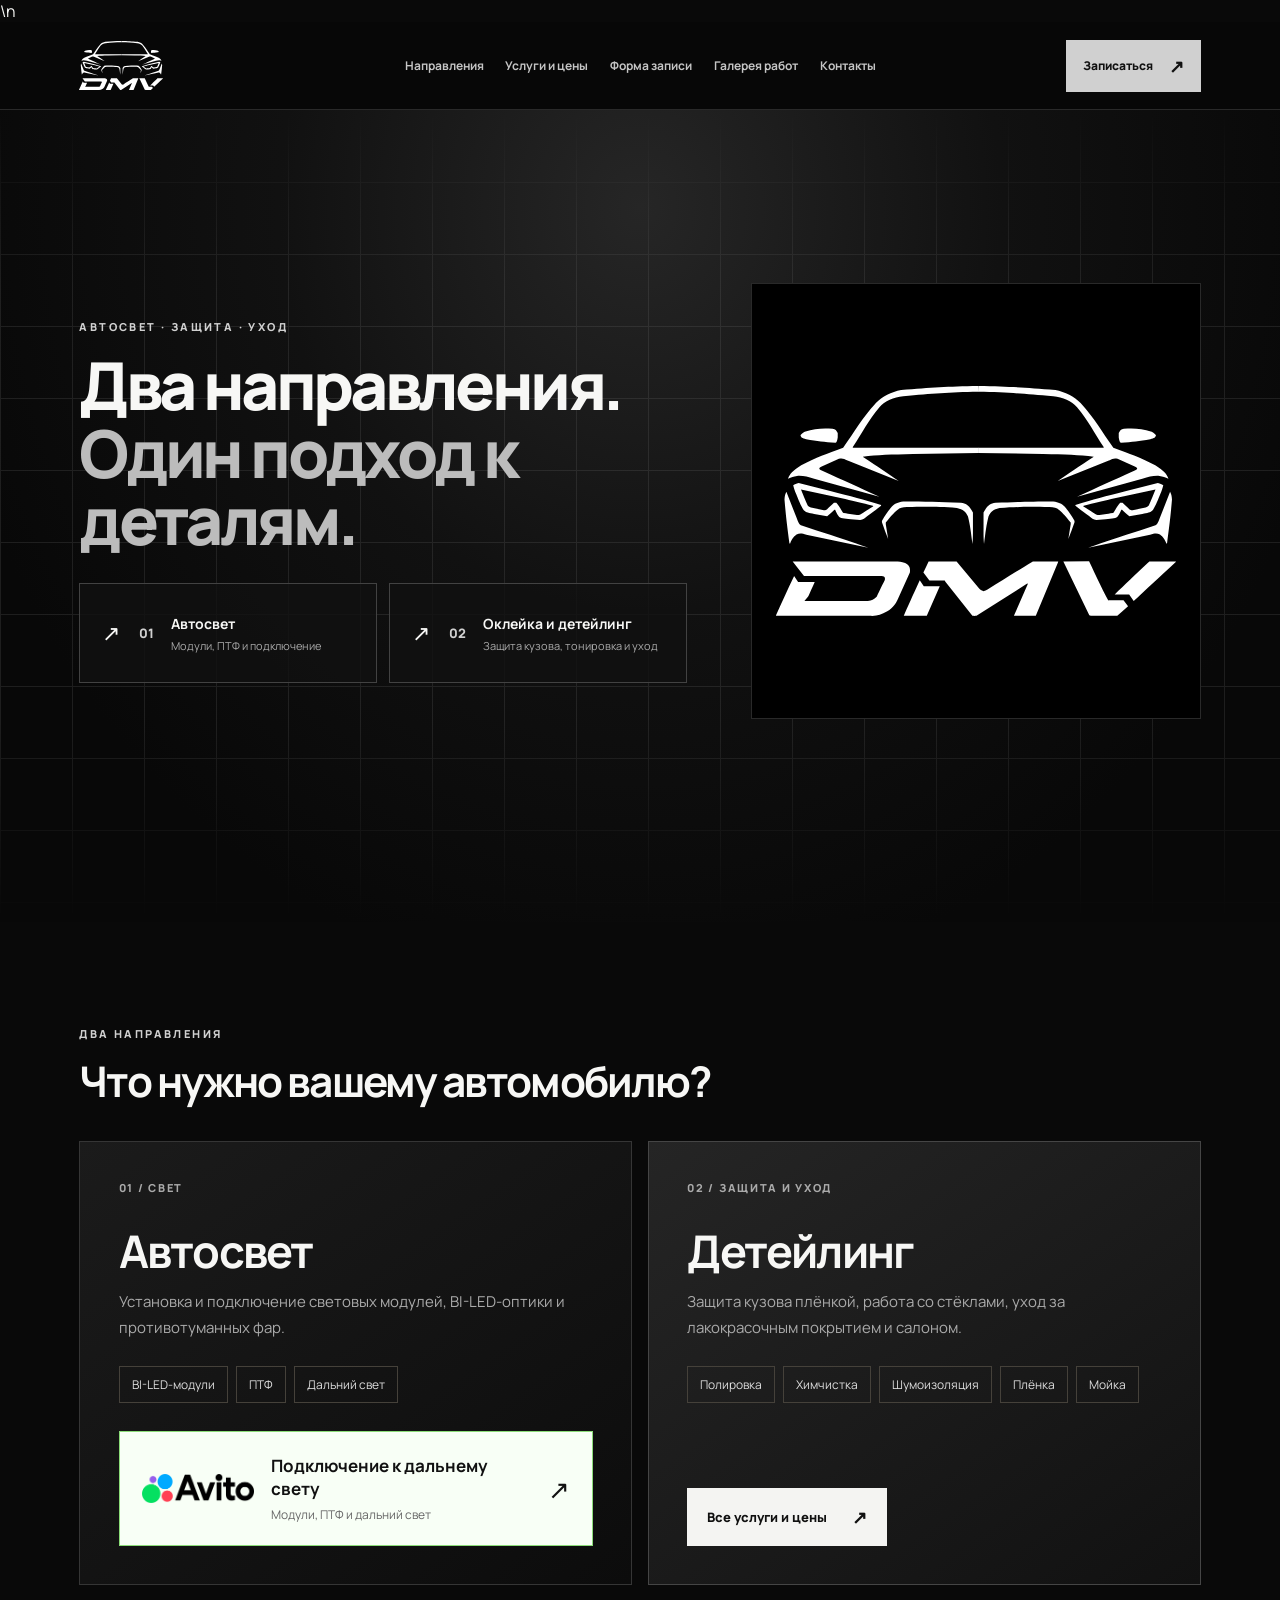
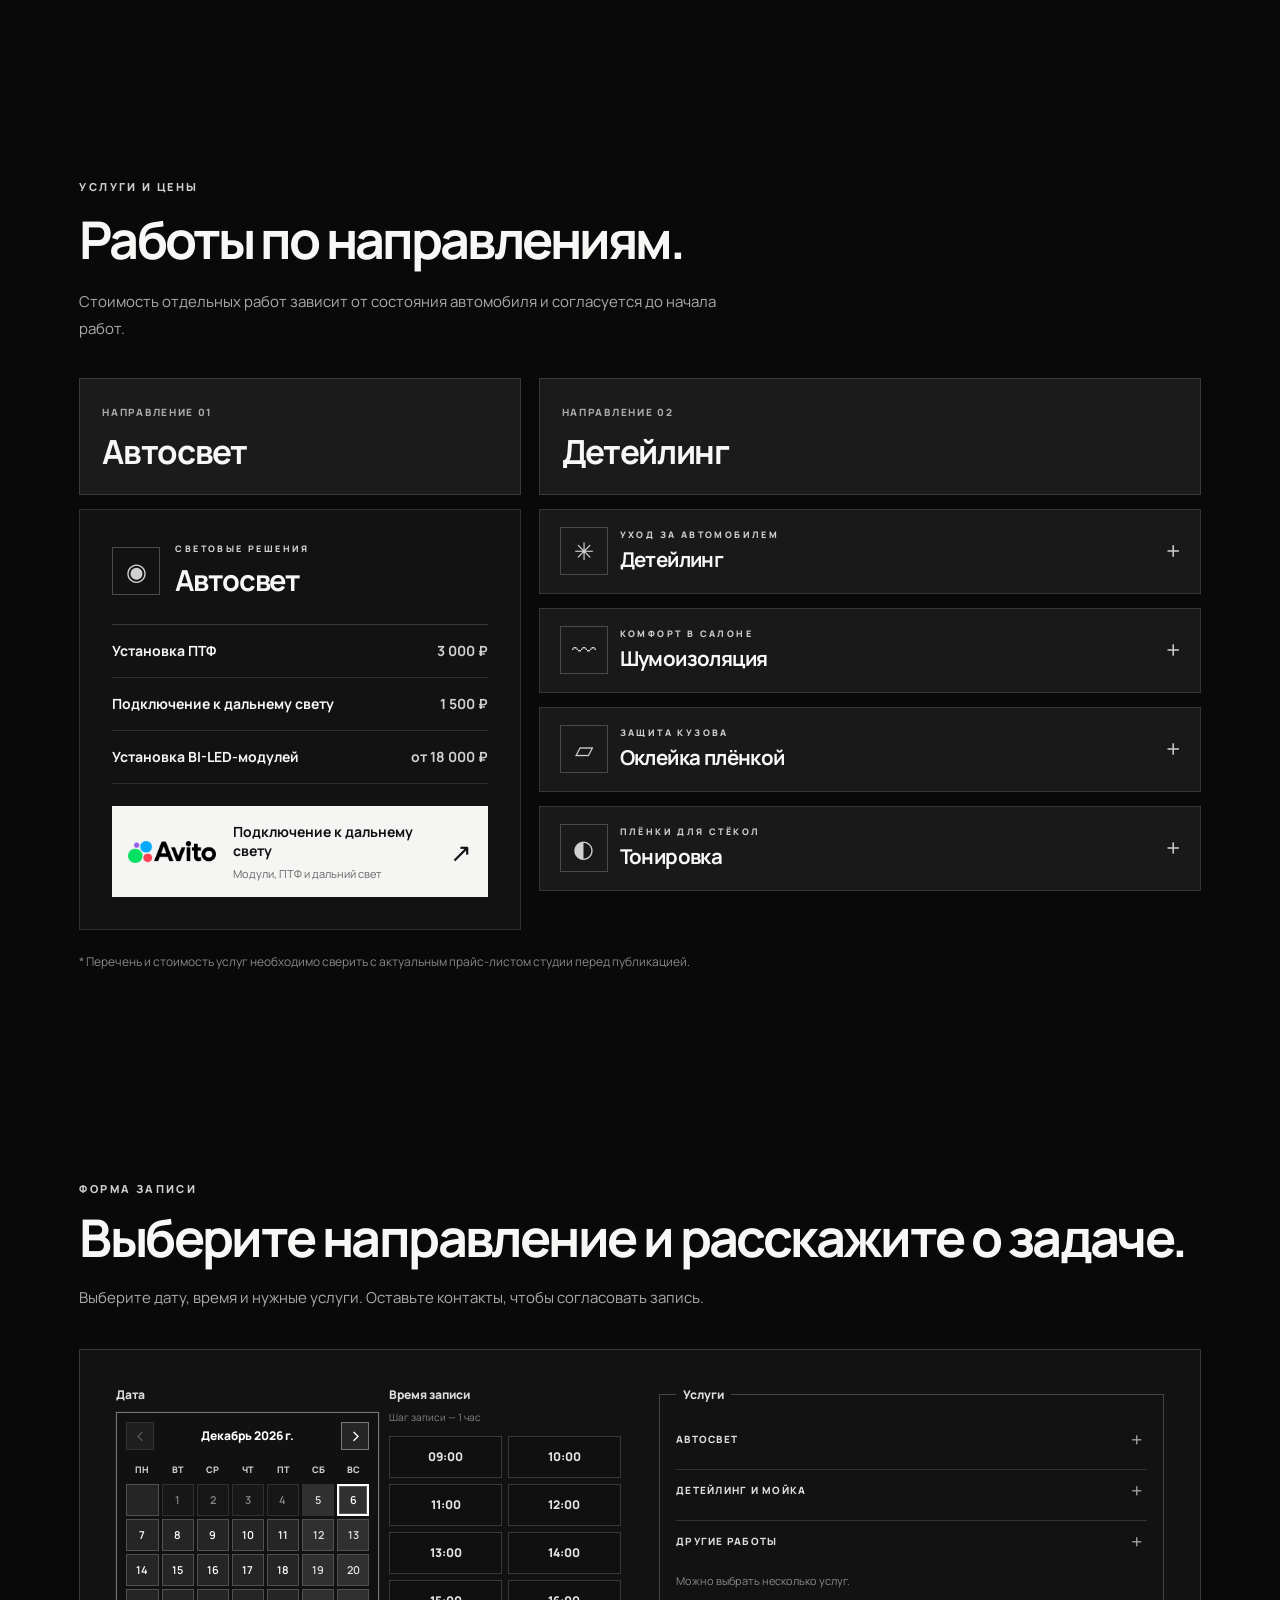
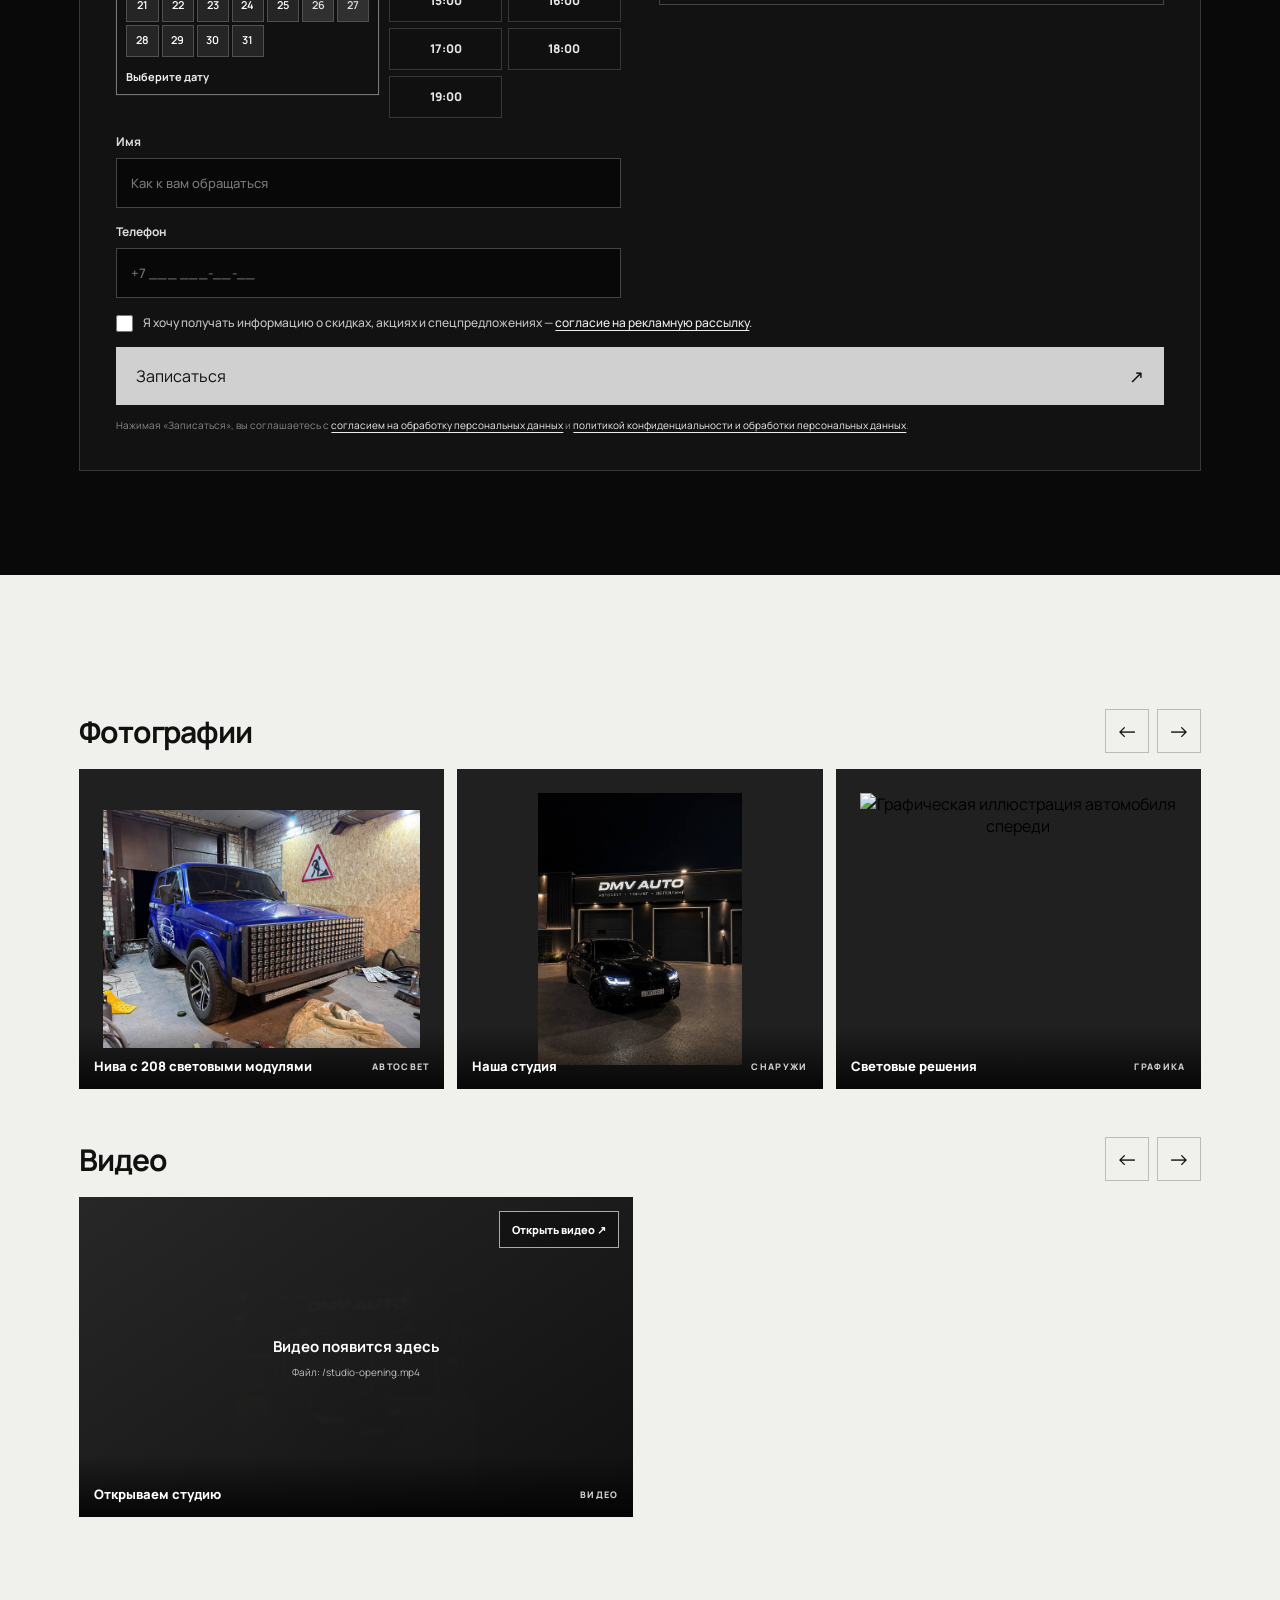
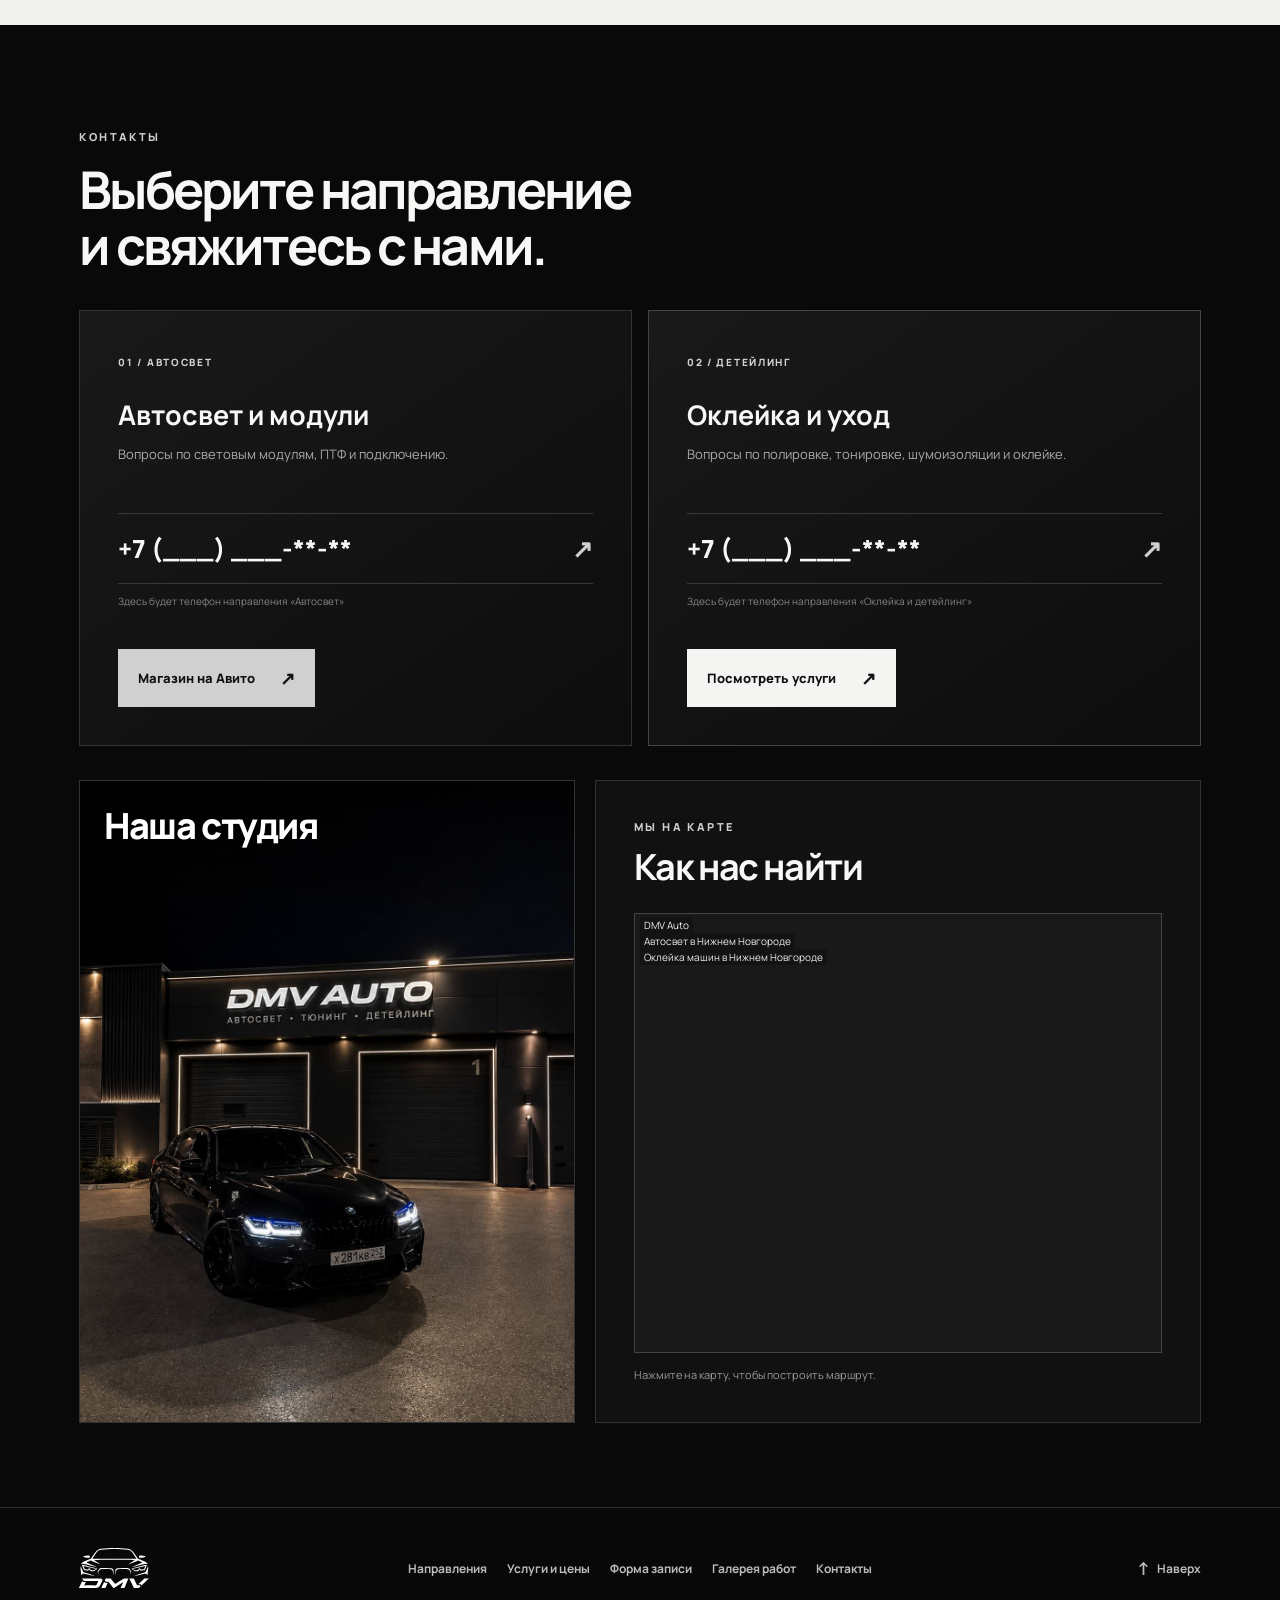
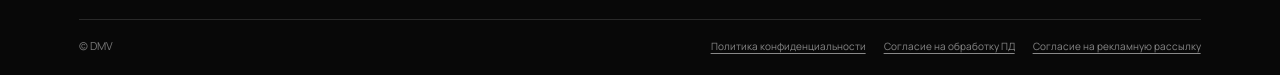
==== commit ad5b86de: "Remove animated road divider" ====
--- a/index.html
+++ b/index.html
@@ -47,27 +47,6 @@
         </div>
       </div>
     </section>
-
-    <div class="divider" id="dividerBeforeGallery" aria-hidden="true">
-      <div class="road-top"></div>
-      <div class="road"></div>
-      <div class="road-solid"></div>
-      <div class="runner">
-        <svg viewBox="0 0 76 34" xmlns="http://www.w3.org/2000/svg">
-          <path d="M9 21 L12 13 Q13 11 18 11 L25 5 Q27 3 34 3 L48 4 Q53 5 57 12 L64 14 Q68 15 68 20 L66 25 L8 25 Z" fill="#69aef5" stroke="#b9dcff" stroke-width="1.2" stroke-linejoin="round"/>
-          <path d="M25 11 L29 5.5 L35 5 L35 11 Z M38 5 L47 5.5 Q51 6 54 12 L38 11 Z" fill="#10243d" stroke="#b9dcff" stroke-width=".7"/>
-          <path d="M10 17 L18 17 M58 17 L66 17" stroke="#d9edff" stroke-width="1"/>
-          <rect x="65" y="15" width="3" height="4" rx="1" fill="#eaf6ff"/>
-          <circle cx="22" cy="25" r="5.2" fill="#070b12" stroke="#9bcaff" stroke-width="1.5"/>
-          <circle cx="22" cy="25" r="2" fill="#6c8eaf"/>
-          <circle cx="54" cy="25" r="5.2" fill="#070b12" stroke="#9bcaff" stroke-width="1.5"/>
-          <circle cx="54" cy="25" r="2" fill="#6c8eaf"/>
-          <path d="M8 14 L14 14" stroke="#b9dcff" stroke-width="1.2"/>
-        </svg>
-      </div>
-    </div>
-
-    
 
     <section class="directions section wrap" id="directions">
       <div class="section-head"><p class="eyebrow">ДВА НАПРАВЛЕНИЯ</p><h2>Что нужно вашему автомобилю?</h2></div>
--- a/car-scene.css
+++ b/car-scene.css
@@ -1,43 +1,11 @@
-.divider{position:relative;width:100%;height:112px;overflow:hidden;background:radial-gradient(ellipse at 50% 48%,#101a2c 0%,#070b13 68%,#030509 100%);isolation:isolate}
-.road-top{position:absolute;top:21px;left:0;width:100%;height:2px;background:linear-gradient(90deg,transparent,#263b5a 12%,#263b5a 88%,transparent);box-shadow:0 0 8px rgba(75,150,255,.2)}
-.road{position:absolute;left:0;right:0;top:23px;height:67px;background:linear-gradient(180deg,#111b2b 0%,#080d17 100%);border-top:1px solid #263b59;border-bottom:1px solid #1c2b43;box-shadow:inset 0 8px 22px rgba(0,0,0,.8),0 0 18px rgba(32,100,190,.1)}
-.road:before{content:"";position:absolute;left:0;right:0;top:32px;height:2px;background:repeating-linear-gradient(90deg,#8caed6 0 30px,transparent 30px 62px);opacity:.42;box-shadow:0 0 5px rgba(120,175,240,.25);animation:roadMove .75s linear infinite}
-.road-solid{position:absolute;bottom:19px;left:0;width:100%;height:1px;background:linear-gradient(90deg,transparent,#263b5a 12%,#263b5a 88%,transparent);box-shadow:0 0 7px rgba(75,150,255,.18)}
-.runner{position:absolute;z-index:2;top:38px;left:0;width:76px;height:34px;animation:runnerDrive 13s linear infinite;filter:drop-shadow(0 0 5px rgba(77,160,255,.5))}
+.divider{position:relative;width:100%;height:112px;overflow:hidden;background:#071a32;isolation:isolate}
+.road-top{position:absolute;top:21px;left:0;width:100%;height:2px;background:#245b91;box-shadow:none}
+.road{position:absolute;left:0;right:0;top:23px;height:67px;background:#12345a;border-top:2px solid #28649b;border-bottom:2px solid #28649b;box-shadow:none}
+.road:before{content:"";position:absolute;left:0;right:0;top:32px;height:2px;background:repeating-linear-gradient(90deg,#a9c9e8 0 34px,transparent 34px 68px);opacity:.8;box-shadow:none;animation:none;background-position:0 0}
+.road-solid{position:absolute;bottom:19px;left:0;width:100%;height:1px;background:#28649b;box-shadow:none}
+.runner{position:absolute;z-index:2;top:38px;left:0;width:76px;height:34px;animation:runnerDrive 13s linear infinite;filter:none}
 .runner svg{display:block;width:76px;height:34px;overflow:visible}
-.runner svg path:first-child{filter:drop-shadow(0 0 8px rgba(105,185,255,.95))}
-@keyframes roadMove{to{background-position:-62px 0}}
+.runner svg path:first-child{display:none}
 @keyframes runnerDrive{0%{transform:translateX(-82px)}100%{transform:translateX(calc(100vw + 82px))}}
 @media(max-width:600px){.divider{height:96px}.road{top:20px;height:58px}.road:before{top:28px}.runner{top:32px;animation-duration:11s}.road-solid{bottom:17px}}
-@media(prefers-reduced-motion:reduce){.runner,.road:before{animation:none}.runner{left:calc(50% - 38px)}}
-
-/* Чёткая синяя дорога без свечения */
-.divider {
-  background: #071a32;
-}
-.road-top {
-  background: #245b91;
-  box-shadow: none;
-}
-.road {
-  background: #12345a;
-  border-top: 2px solid #28649b;
-  border-bottom: 2px solid #28649b;
-  box-shadow: none;
-}
-.road:before {
-  background: repeating-linear-gradient(90deg, #a9c9e8 0 34px, transparent 34px 68px);
-  opacity: .8;
-  box-shadow: none;
-  animation: roadMove .75s linear infinite;
-}
-.road-solid {
-  background: #28649b;
-  box-shadow: none;
-}
-.runner {
-  filter: none;
-}
-.runner svg path:first-child {
-  display: none;
-}
+@media(prefers-reduced-motion:reduce){.runner{animation:none;left:calc(50% - 38px)}}
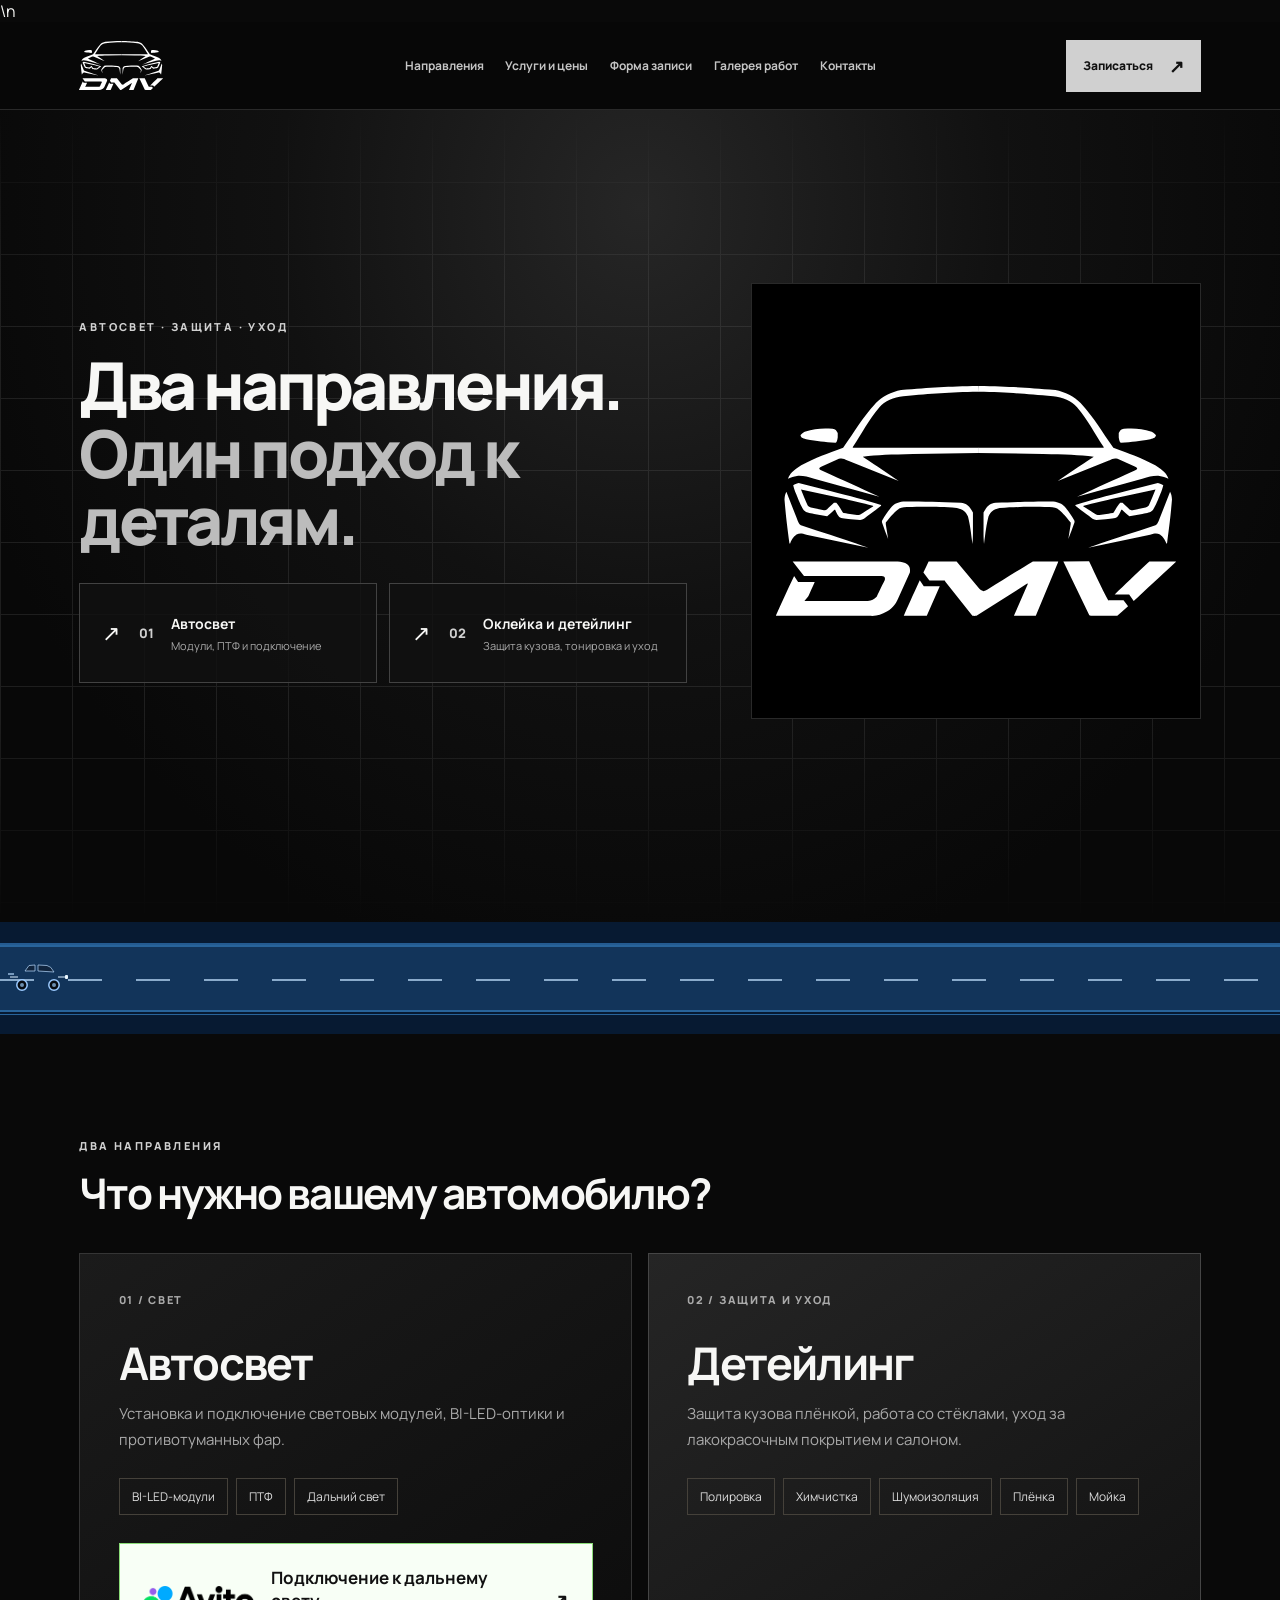
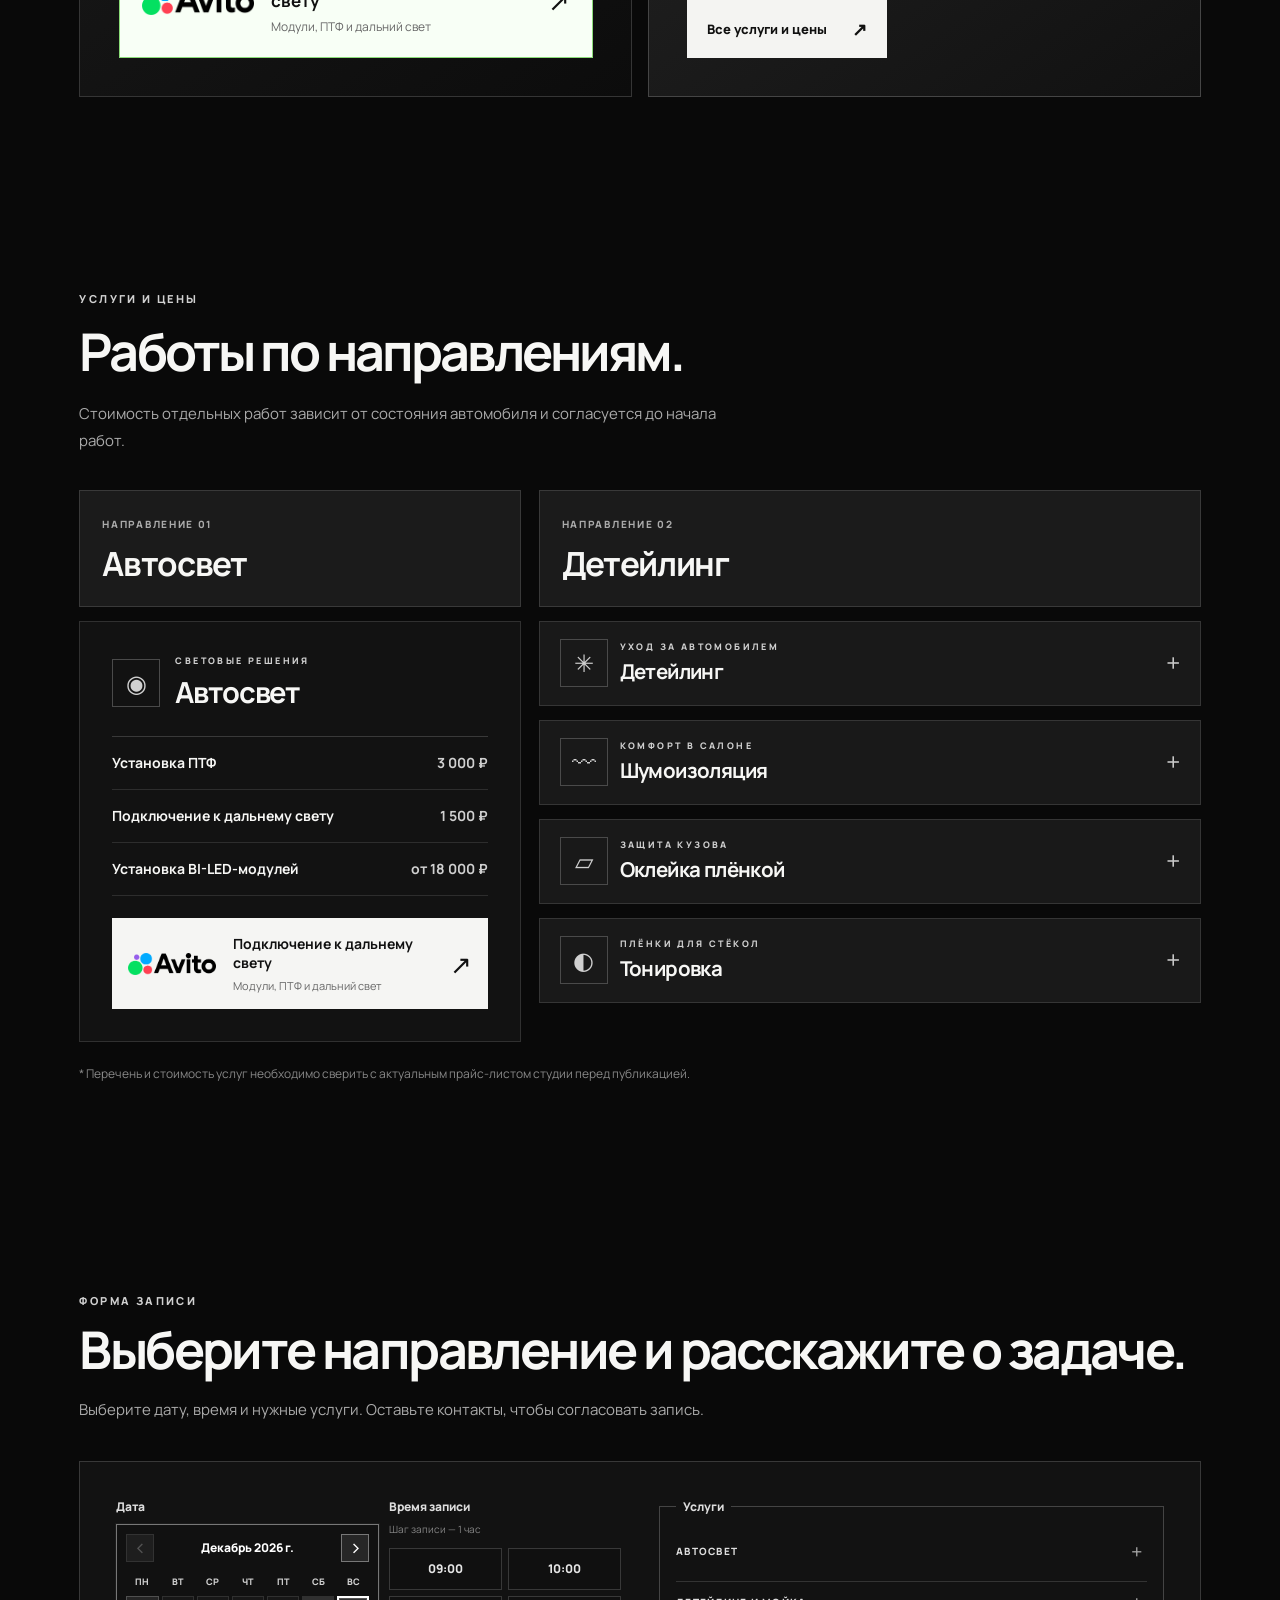
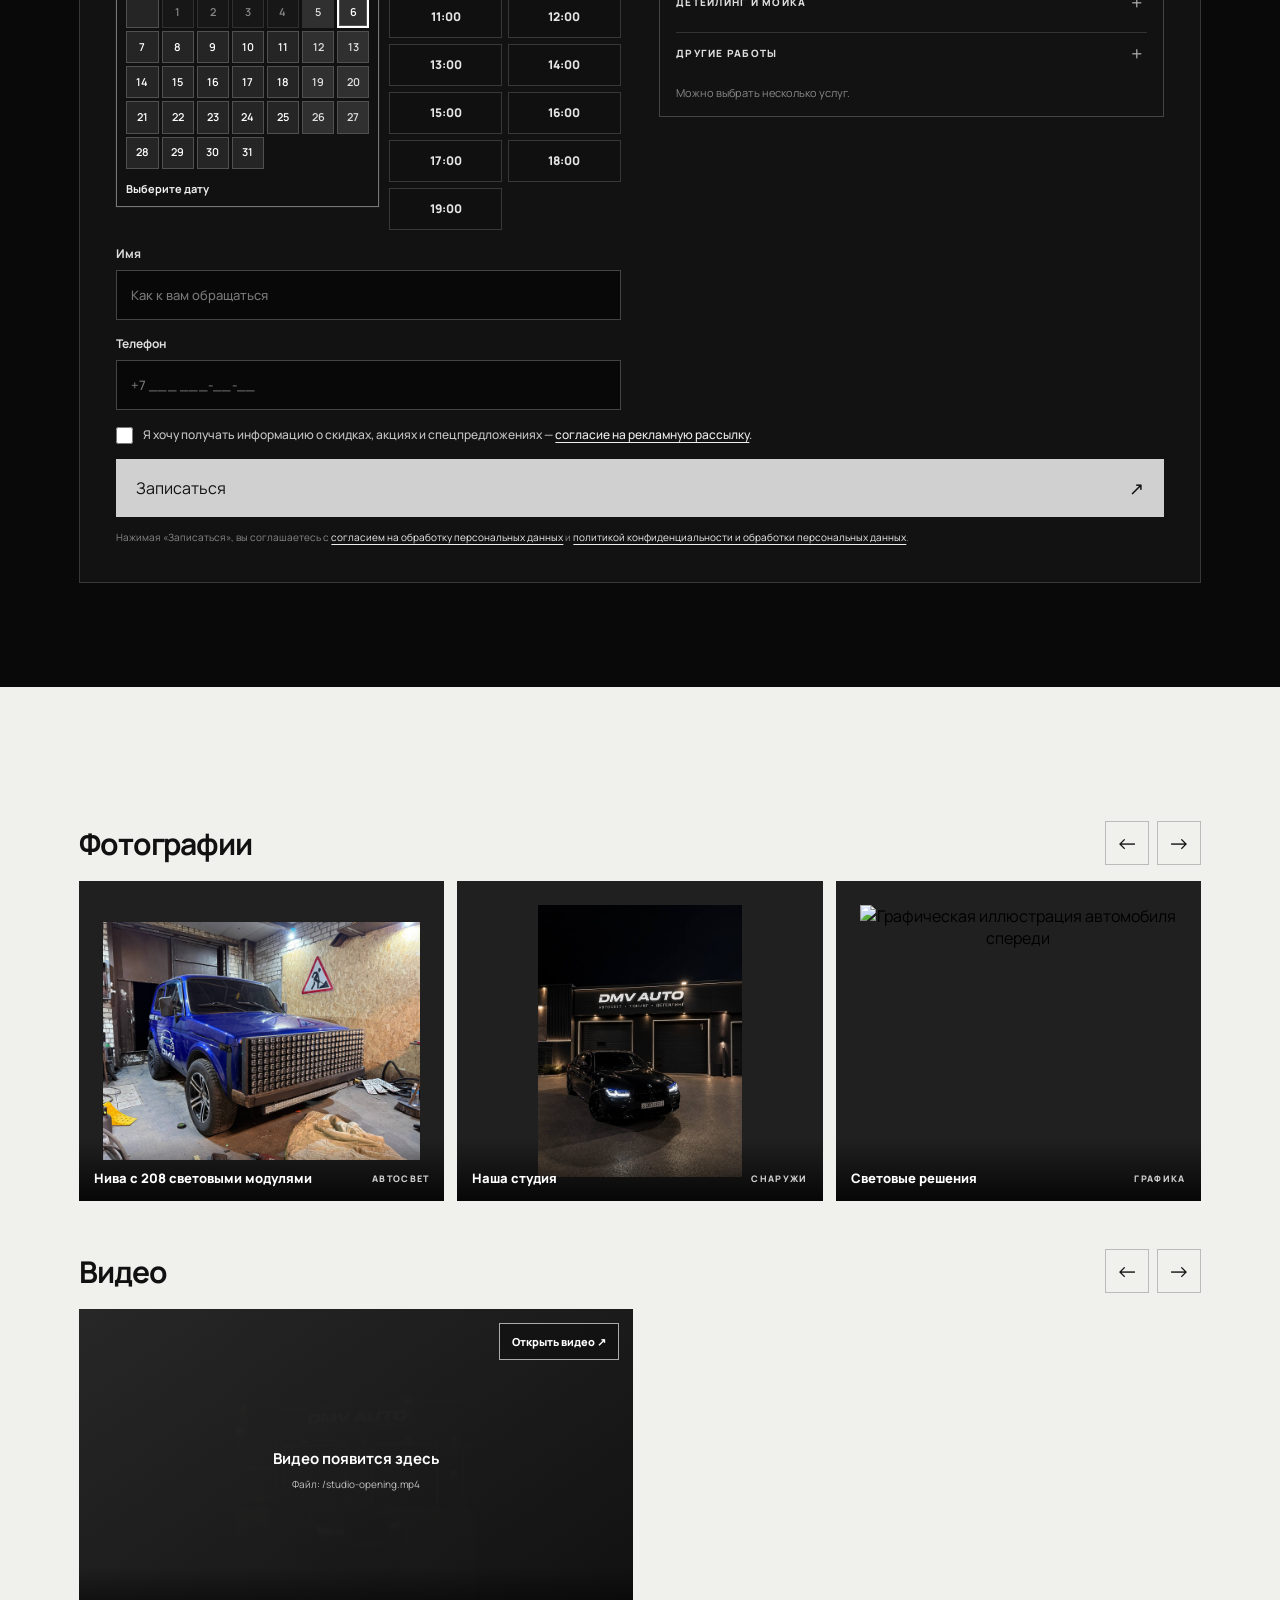
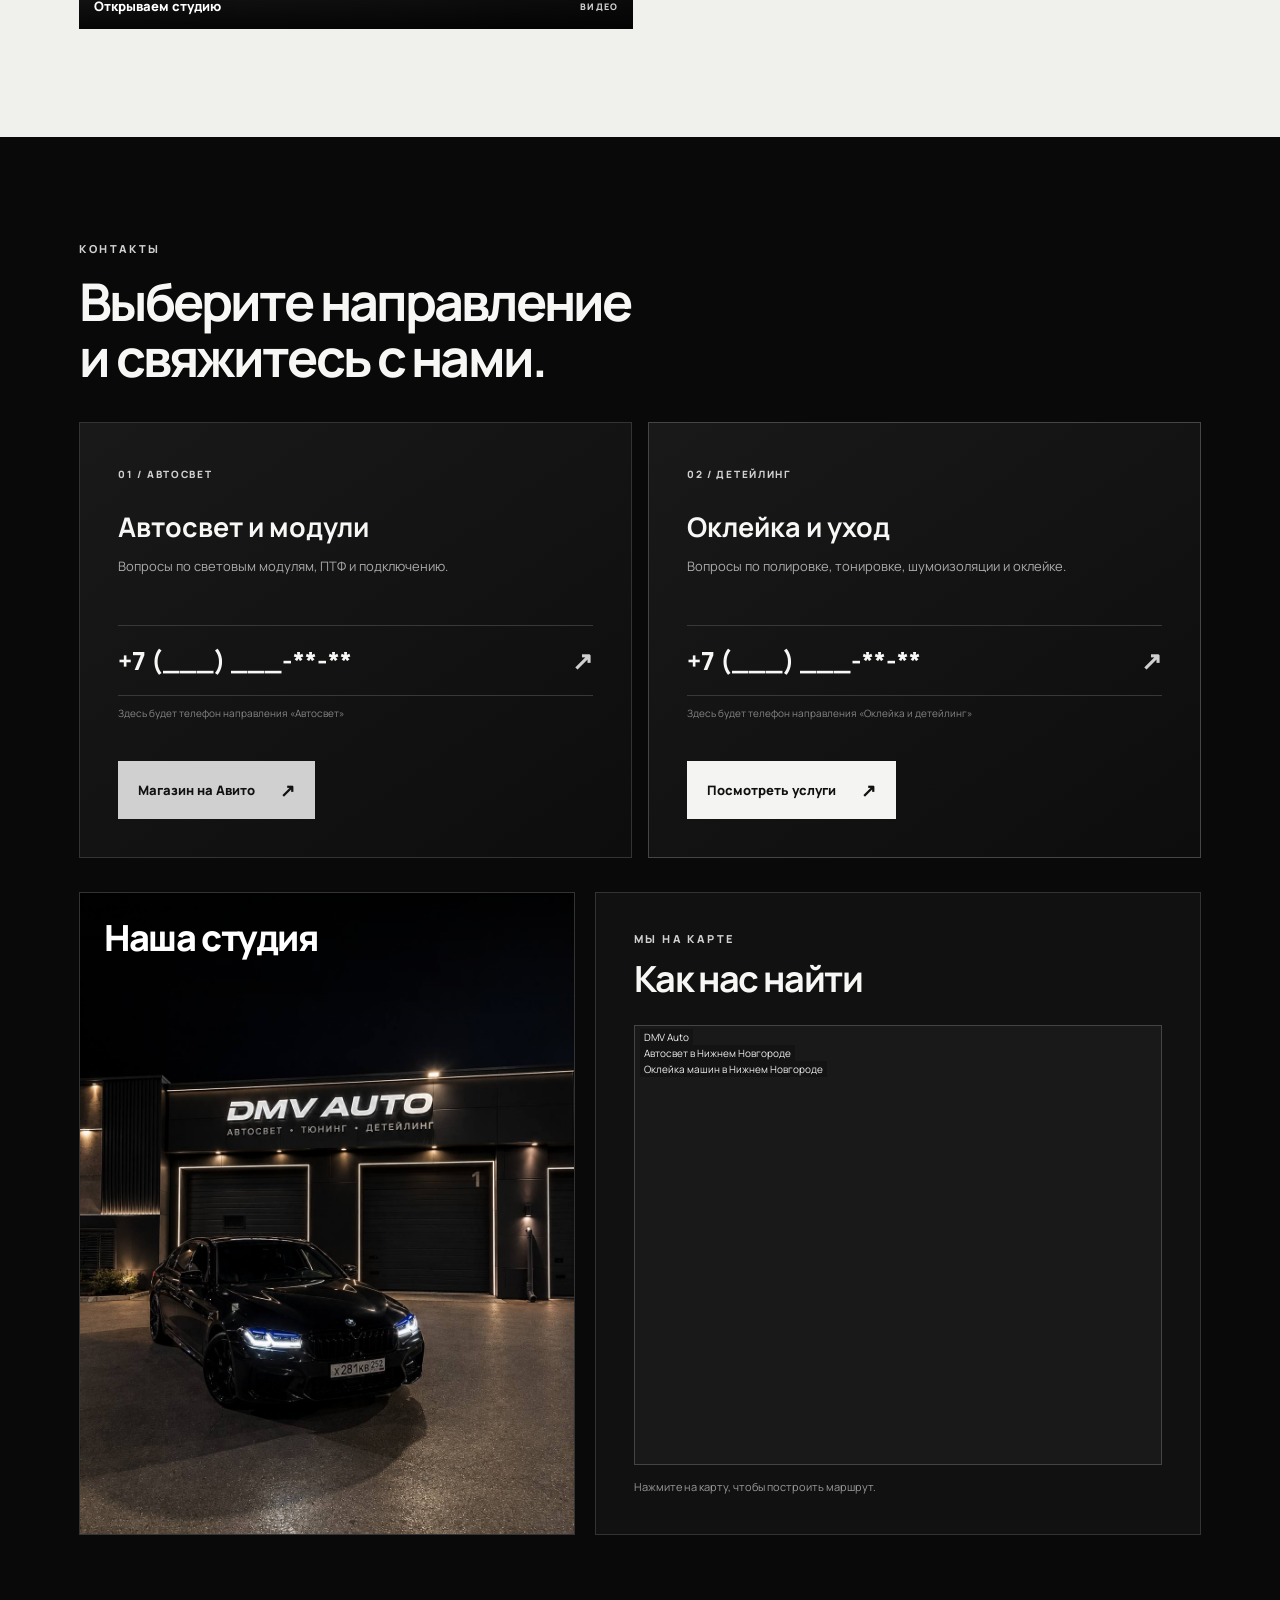
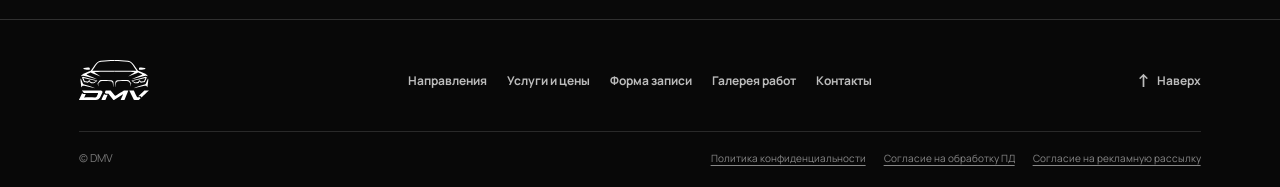
==== commit 3193bf04: "Restore animated road divider" ====
--- a/index.html
+++ b/index.html
@@ -47,6 +47,25 @@
         </div>
       </div>
     </section>
+
+    <div class="divider" id="dividerBeforeGallery" aria-hidden="true">
+      <div class="road-top"></div>
+      <div class="road"></div>
+      <div class="road-solid"></div>
+      <div class="runner">
+        <svg viewBox="0 0 76 34" xmlns="http://www.w3.org/2000/svg">
+          <path d="M9 21 L12 13 Q13 11 18 11 L25 5 Q27 3 34 3 L48 4 Q53 5 57 12 L64 14 Q68 15 68 20 L66 25 L8 25 Z" fill="#69aef5" stroke="#b9dcff" stroke-width="1.2" stroke-linejoin="round"/>
+          <path d="M25 11 L29 5.5 L35 5 L35 11 Z M38 5 L47 5.5 Q51 6 54 12 L38 11 Z" fill="#10243d" stroke="#b9dcff" stroke-width=".7"/>
+          <path d="M10 17 L18 17 M58 17 L66 17" stroke="#d9edff" stroke-width="1"/>
+          <rect x="65" y="15" width="3" height="4" rx="1" fill="#eaf6ff"/>
+          <circle cx="22" cy="25" r="5.2" fill="#070b12" stroke="#9bcaff" stroke-width="1.5"/>
+          <circle cx="22" cy="25" r="2" fill="#6c8eaf"/>
+          <circle cx="54" cy="25" r="5.2" fill="#070b12" stroke="#9bcaff" stroke-width="1.5"/>
+          <circle cx="54" cy="25" r="2" fill="#6c8eaf"/>
+          <path d="M8 14 L14 14" stroke="#b9dcff" stroke-width="1.2"/>
+        </svg>
+      </div>
+    </div>
 
     <section class="directions section wrap" id="directions">
       <div class="section-head"><p class="eyebrow">ДВА НАПРАВЛЕНИЯ</p><h2>Что нужно вашему автомобилю?</h2></div>
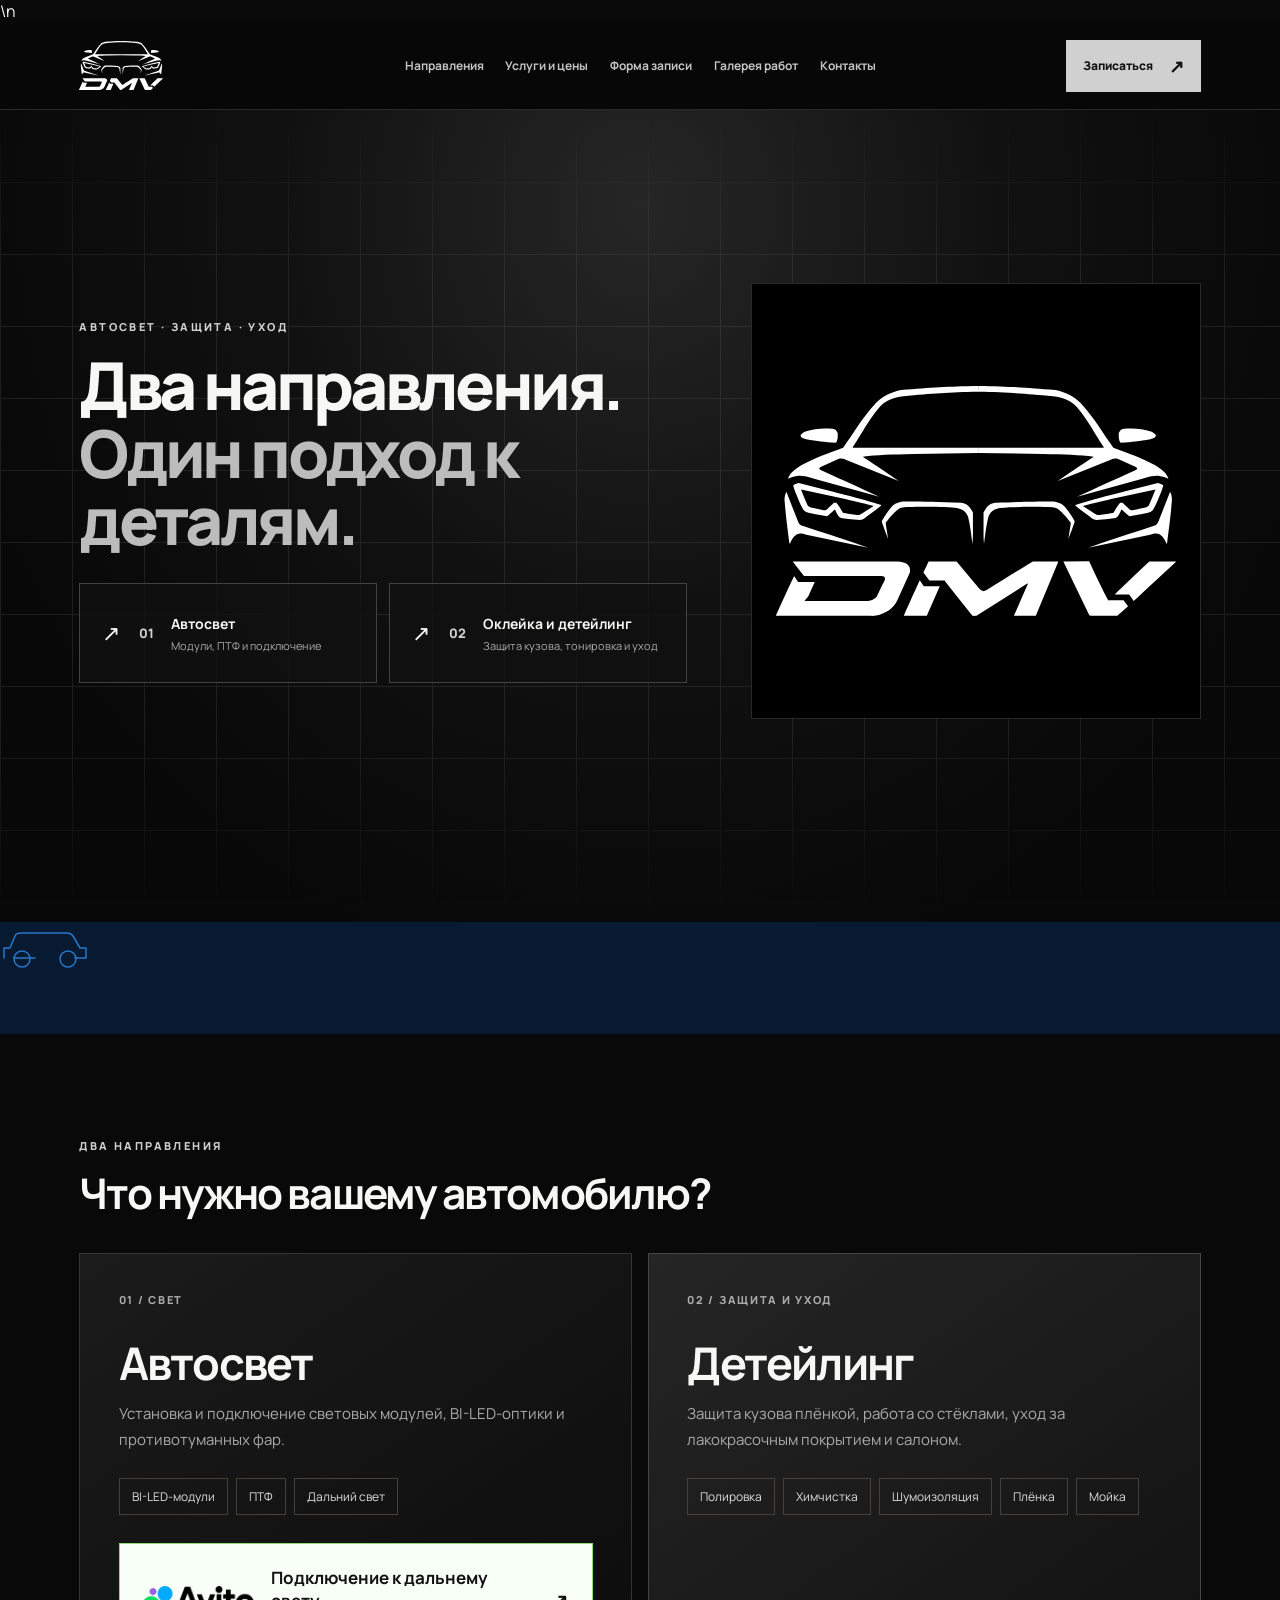
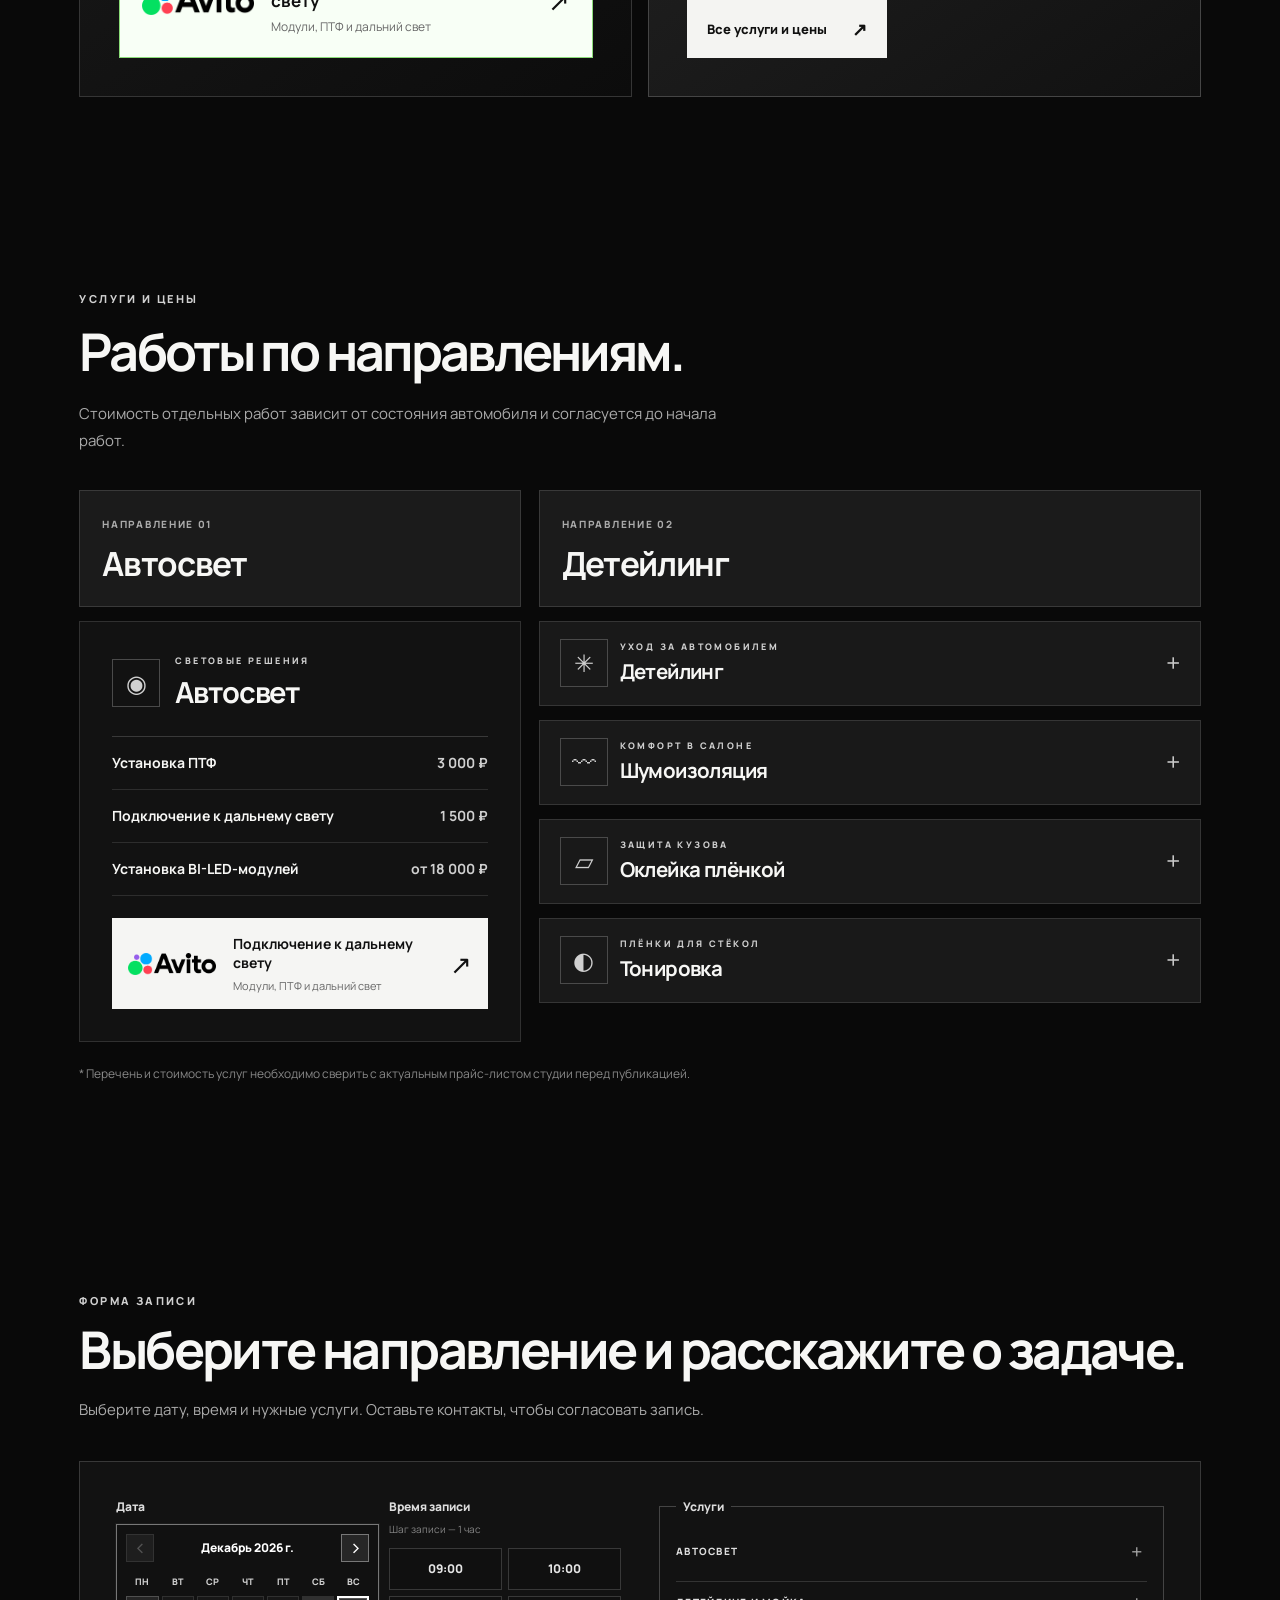
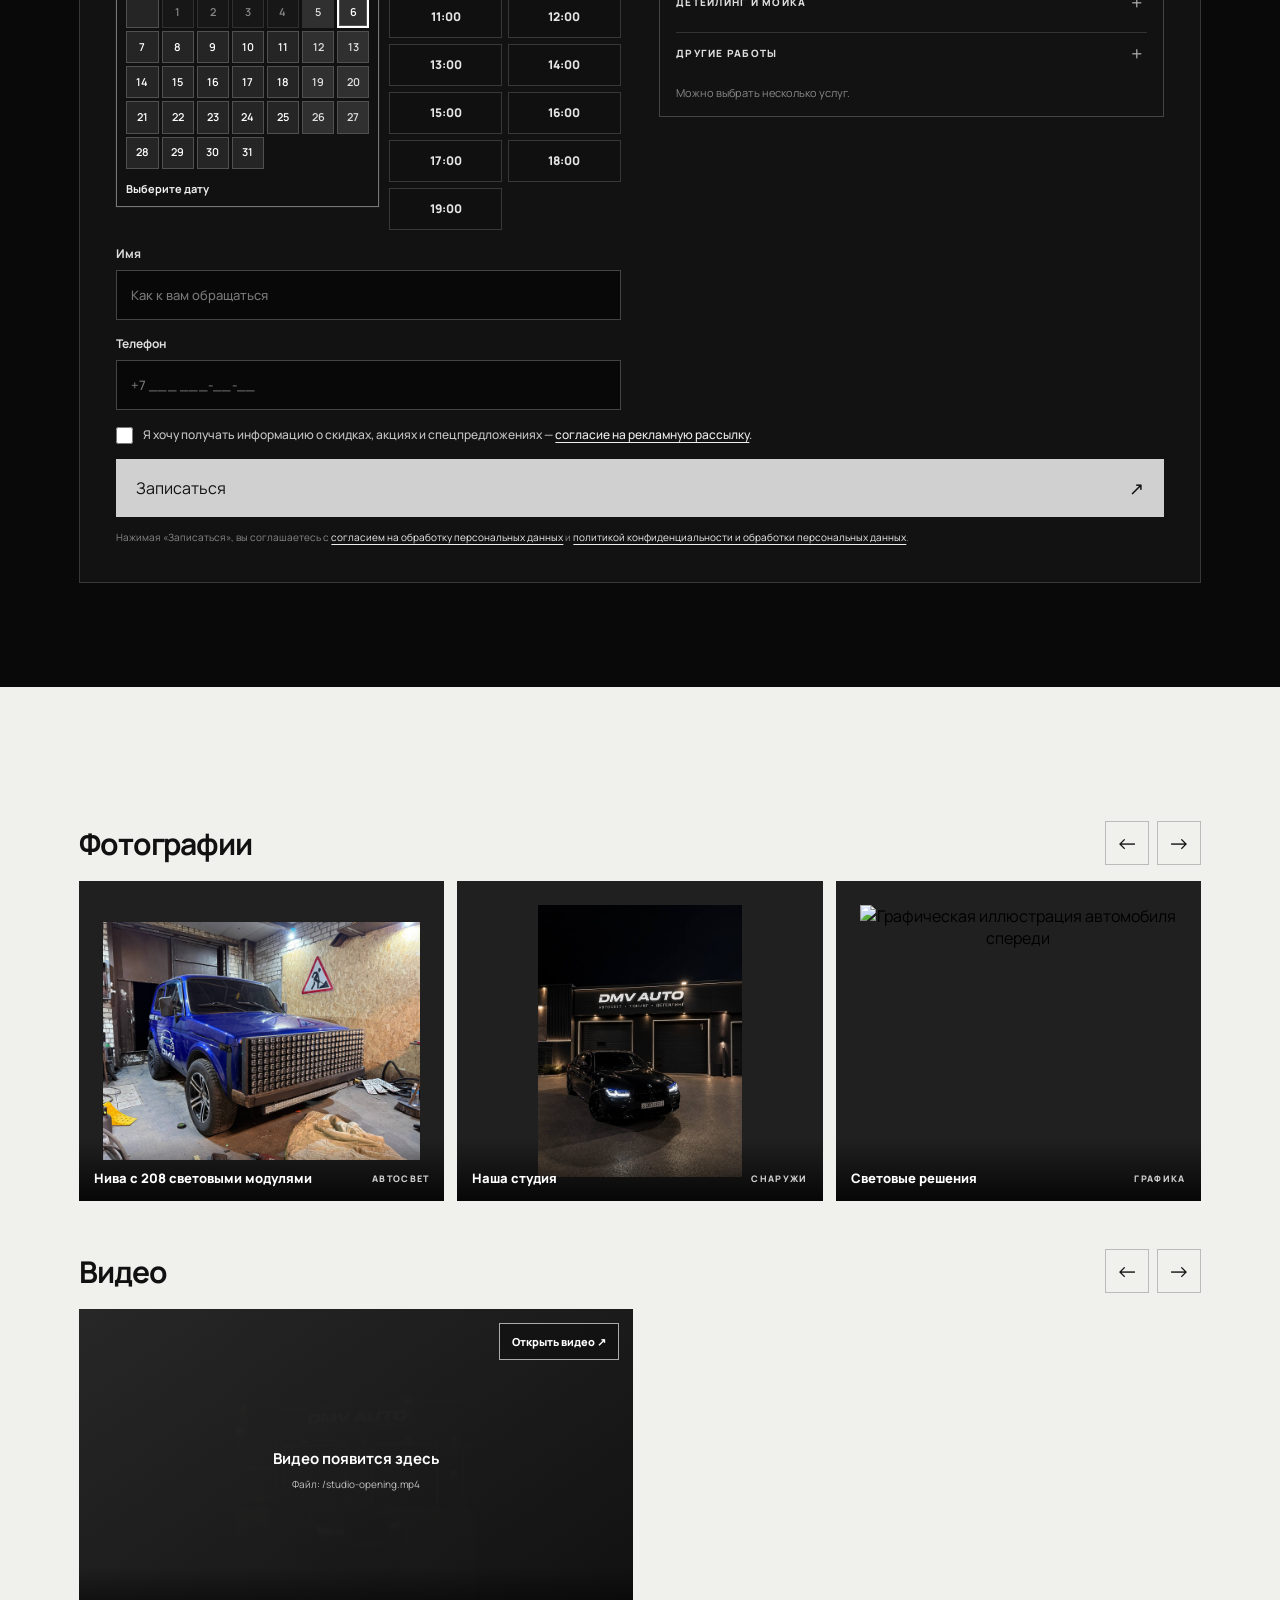
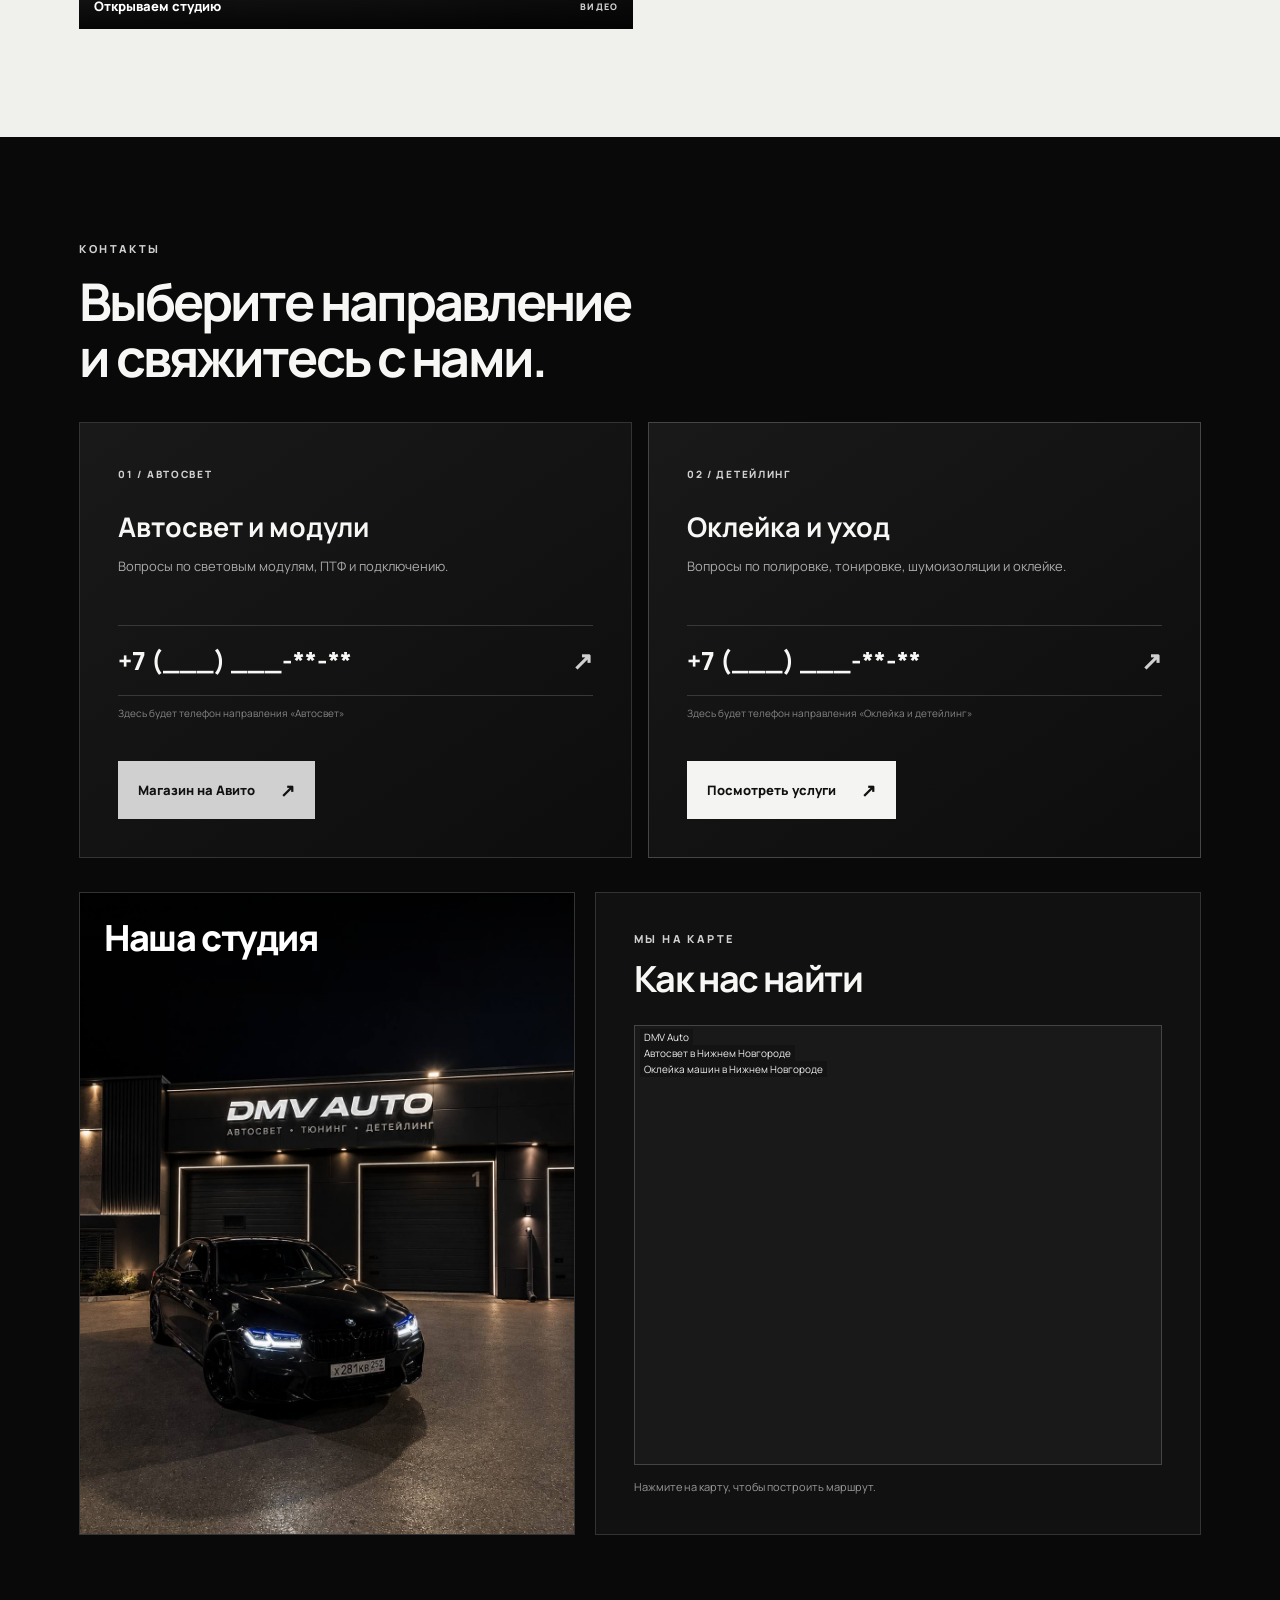
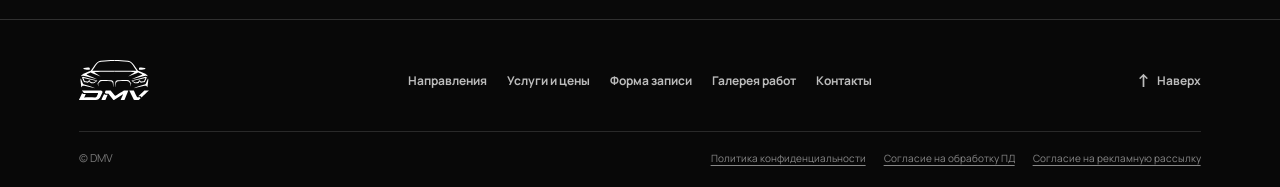
==== commit 70afb693: "Update road divider markup" ====
--- a/index.html
+++ b/index.html
@@ -48,21 +48,37 @@
       </div>
     </section>
 
-    <div class="divider" id="dividerBeforeGallery" aria-hidden="true">
-      <div class="road-top"></div>
-      <div class="road"></div>
-      <div class="road-solid"></div>
-      <div class="runner">
-        <svg viewBox="0 0 76 34" xmlns="http://www.w3.org/2000/svg">
-          <path d="M9 21 L12 13 Q13 11 18 11 L25 5 Q27 3 34 3 L48 4 Q53 5 57 12 L64 14 Q68 15 68 20 L66 25 L8 25 Z" fill="#69aef5" stroke="#b9dcff" stroke-width="1.2" stroke-linejoin="round"/>
-          <path d="M25 11 L29 5.5 L35 5 L35 11 Z M38 5 L47 5.5 Q51 6 54 12 L38 11 Z" fill="#10243d" stroke="#b9dcff" stroke-width=".7"/>
-          <path d="M10 17 L18 17 M58 17 L66 17" stroke="#d9edff" stroke-width="1"/>
-          <rect x="65" y="15" width="3" height="4" rx="1" fill="#eaf6ff"/>
-          <circle cx="22" cy="25" r="5.2" fill="#070b12" stroke="#9bcaff" stroke-width="1.5"/>
-          <circle cx="22" cy="25" r="2" fill="#6c8eaf"/>
-          <circle cx="54" cy="25" r="5.2" fill="#070b12" stroke="#9bcaff" stroke-width="1.5"/>
-          <circle cx="54" cy="25" r="2" fill="#6c8eaf"/>
-          <path d="M8 14 L14 14" stroke="#b9dcff" stroke-width="1.2"/>
+    <div class="divider" aria-hidden="true">
+      <div class="road-edge-top"></div>
+      <div class="road-surface">
+        <div class="road-dashes"></div>
+      </div>
+      <div class="road-edge-bottom"></div>
+      <div class="car">
+        <svg viewBox="0 0 90 50" xmlns="http://www.w3.org/2000/svg" width="90" height="50">
+          <path d="
+            M4 36
+            L4 26
+            L10 26
+            L15 14
+            Q16 11 21 11
+            L66 11
+            Q71 11 73 14
+            L80 26
+            L86 26
+            L86 36
+            L75 36
+            M35 36
+            L14 36
+          "
+            fill="none"
+            stroke="#2878c8"
+            stroke-width="1.5"
+            stroke-linecap="round"
+            stroke-linejoin="round"
+          />
+          <circle cx="22" cy="37" r="8" fill="none" stroke="#2878c8" stroke-width="1.5"/>
+          <circle cx="68" cy="37" r="8" fill="none" stroke="#2878c8" stroke-width="1.5"/>
         </svg>
       </div>
     </div>
--- a/car-scene.css
+++ b/car-scene.css
@@ -1,11 +1,84 @@
-.divider{position:relative;width:100%;height:112px;overflow:hidden;background:#071a32;isolation:isolate}
-.road-top{position:absolute;top:21px;left:0;width:100%;height:2px;background:#245b91;box-shadow:none}
-.road{position:absolute;left:0;right:0;top:23px;height:67px;background:#12345a;border-top:2px solid #28649b;border-bottom:2px solid #28649b;box-shadow:none}
-.road:before{content:"";position:absolute;left:0;right:0;top:32px;height:2px;background:repeating-linear-gradient(90deg,#a9c9e8 0 34px,transparent 34px 68px);opacity:.8;box-shadow:none;animation:none;background-position:0 0}
-.road-solid{position:absolute;bottom:19px;left:0;width:100%;height:1px;background:#28649b;box-shadow:none}
-.runner{position:absolute;z-index:2;top:38px;left:0;width:76px;height:34px;animation:runnerDrive 13s linear infinite;filter:none}
-.runner svg{display:block;width:76px;height:34px;overflow:visible}
-.runner svg path:first-child{display:none}
-@keyframes runnerDrive{0%{transform:translateX(-82px)}100%{transform:translateX(calc(100vw + 82px))}}
-@media(max-width:600px){.divider{height:96px}.road{top:20px;height:58px}.road:before{top:28px}.runner{top:32px;animation-duration:11s}.road-solid{bottom:17px}}
-@media(prefers-reduced-motion:reduce){.runner{animation:none;left:calc(50% - 38px)}}
+.divider {
+  position: relative;
+  width: 100%;
+  height: 112px;
+  overflow: hidden;
+  background: #071a32;
+  isolation: isolate;
+}
+
+.road-top {
+  position: absolute;
+  top: 21px;
+  left: 0;
+  width: 100%;
+  height: 2px;
+  background: #245b91;
+}
+
+.road {
+  position: absolute;
+  left: 0;
+  right: 0;
+  top: 23px;
+  height: 67px;
+  background: #12345a;
+  border-top: 2px solid #28649b;
+  border-bottom: 2px solid #28649b;
+}
+
+.road:before {
+  content: "";
+  position: absolute;
+  left: 0;
+  right: 0;
+  top: 32px;
+  height: 2px;
+  background: repeating-linear-gradient(90deg, #a9c9e8 0 34px, transparent 34px 68px);
+  opacity: .8;
+  animation: roadMove .75s linear infinite;
+}
+
+.road-solid {
+  position: absolute;
+  bottom: 19px;
+  left: 0;
+  width: 100%;
+  height: 1px;
+  background: #28649b;
+}
+
+.runner {
+  position: absolute;
+  z-index: 2;
+  top: 38px;
+  left: 0;
+  width: 76px;
+  height: 34px;
+  animation: runnerDrive 13s linear infinite;
+  filter: none;
+}
+
+.runner svg {
+  display: block;
+  width: 76px;
+  height: 34px;
+  overflow: visible;
+}
+
+@keyframes roadMove {
+  to { background-position: -62px 0; }
+}
+
+@keyframes runnerDrive {
+  0% { transform: translateX(-82px); }
+  100% { transform: translateX(calc(100vw + 82px)); }
+}
+
+@media (max-width: 600px) {
+  .divider { height: 96px; }
+  .road { top: 20px; height: 58px; }
+  .road:before { top: 28px; }
+  .runner { top: 32px; animation-duration: 11s; }
+  .road-solid { bottom: 17px; }
+}
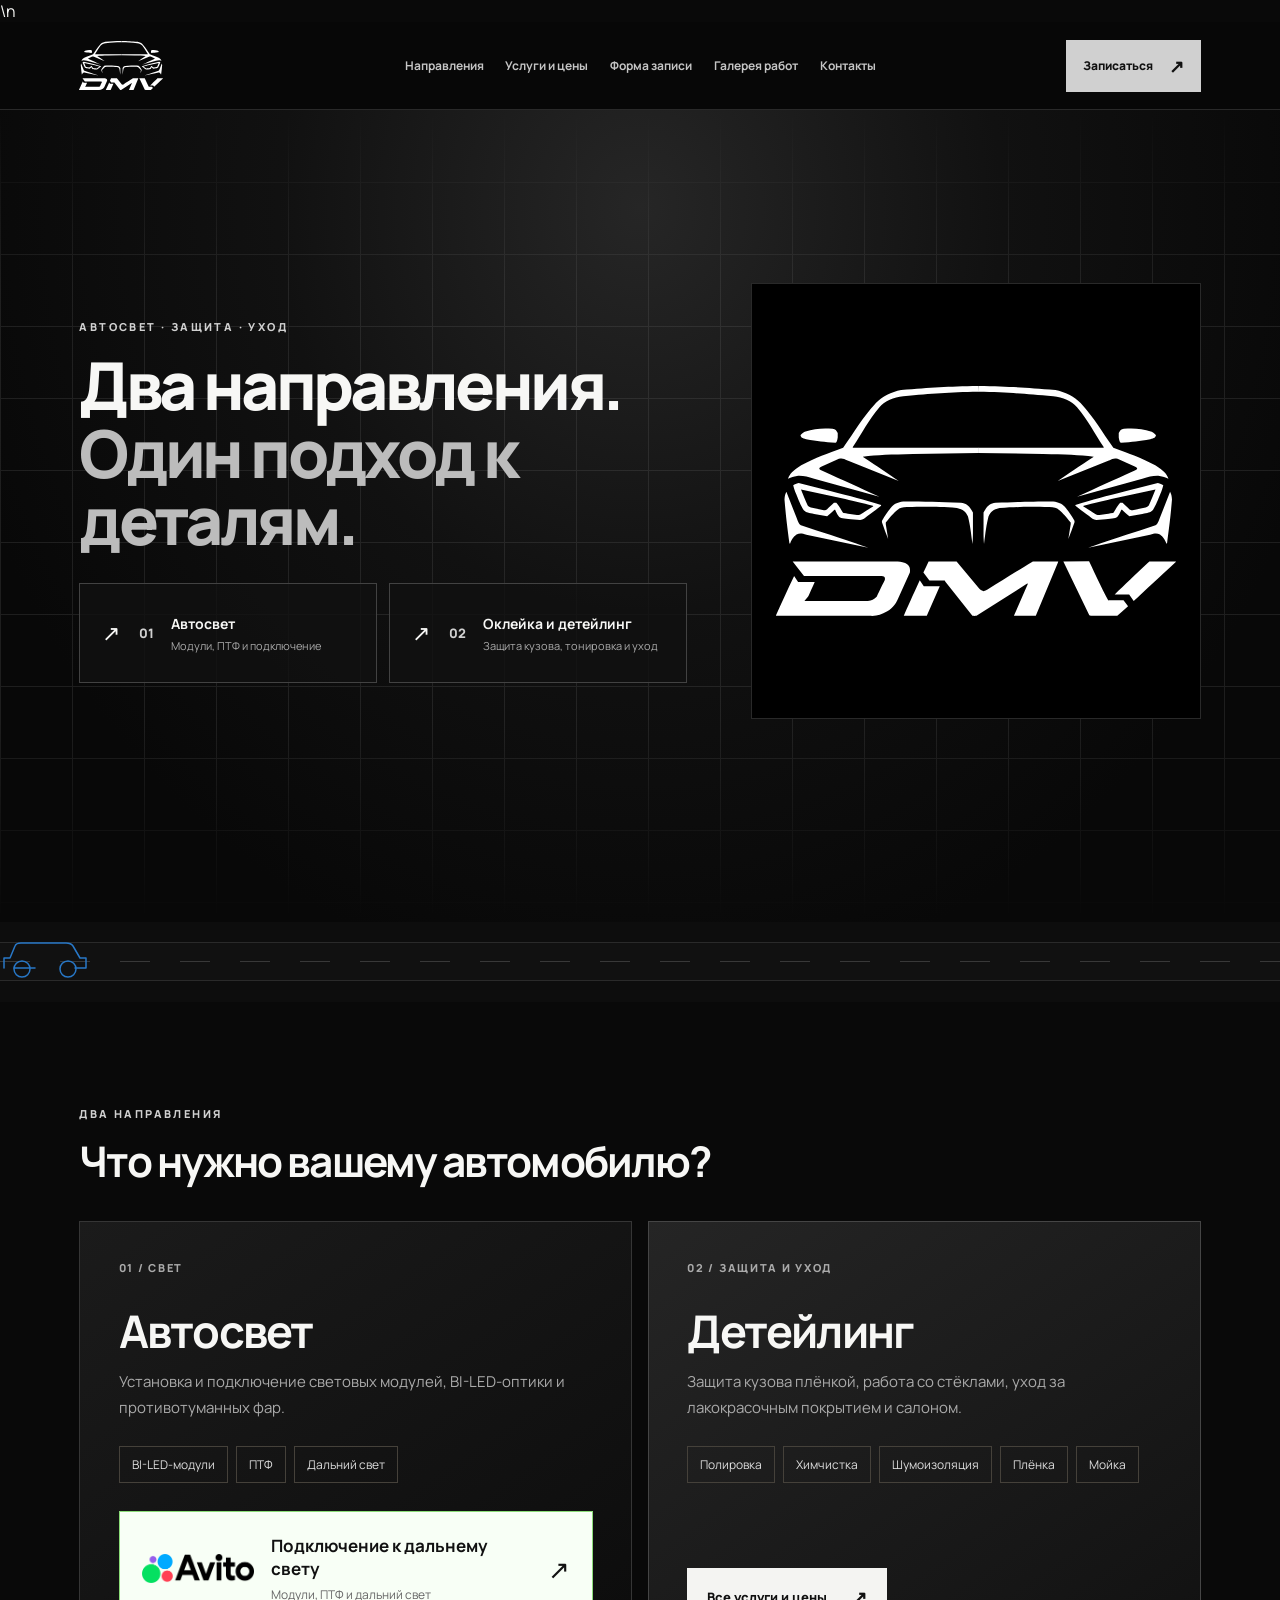
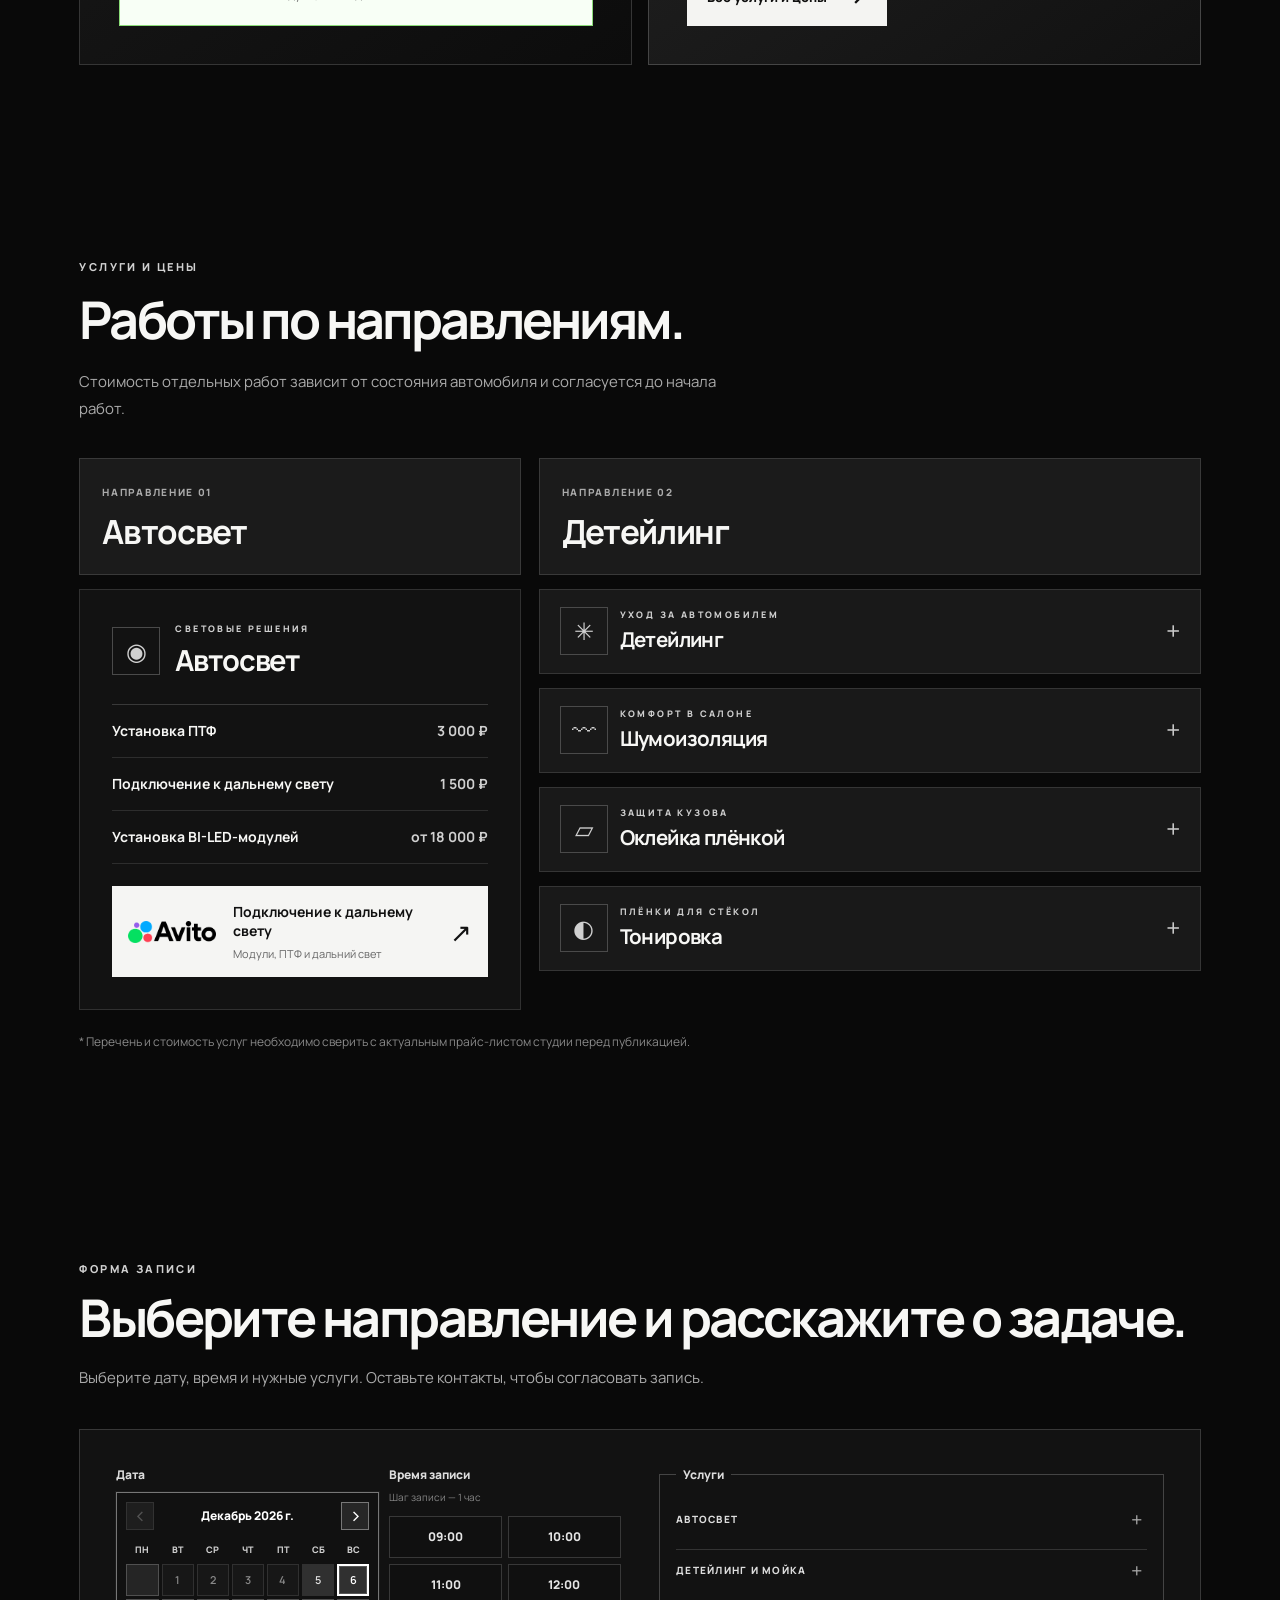
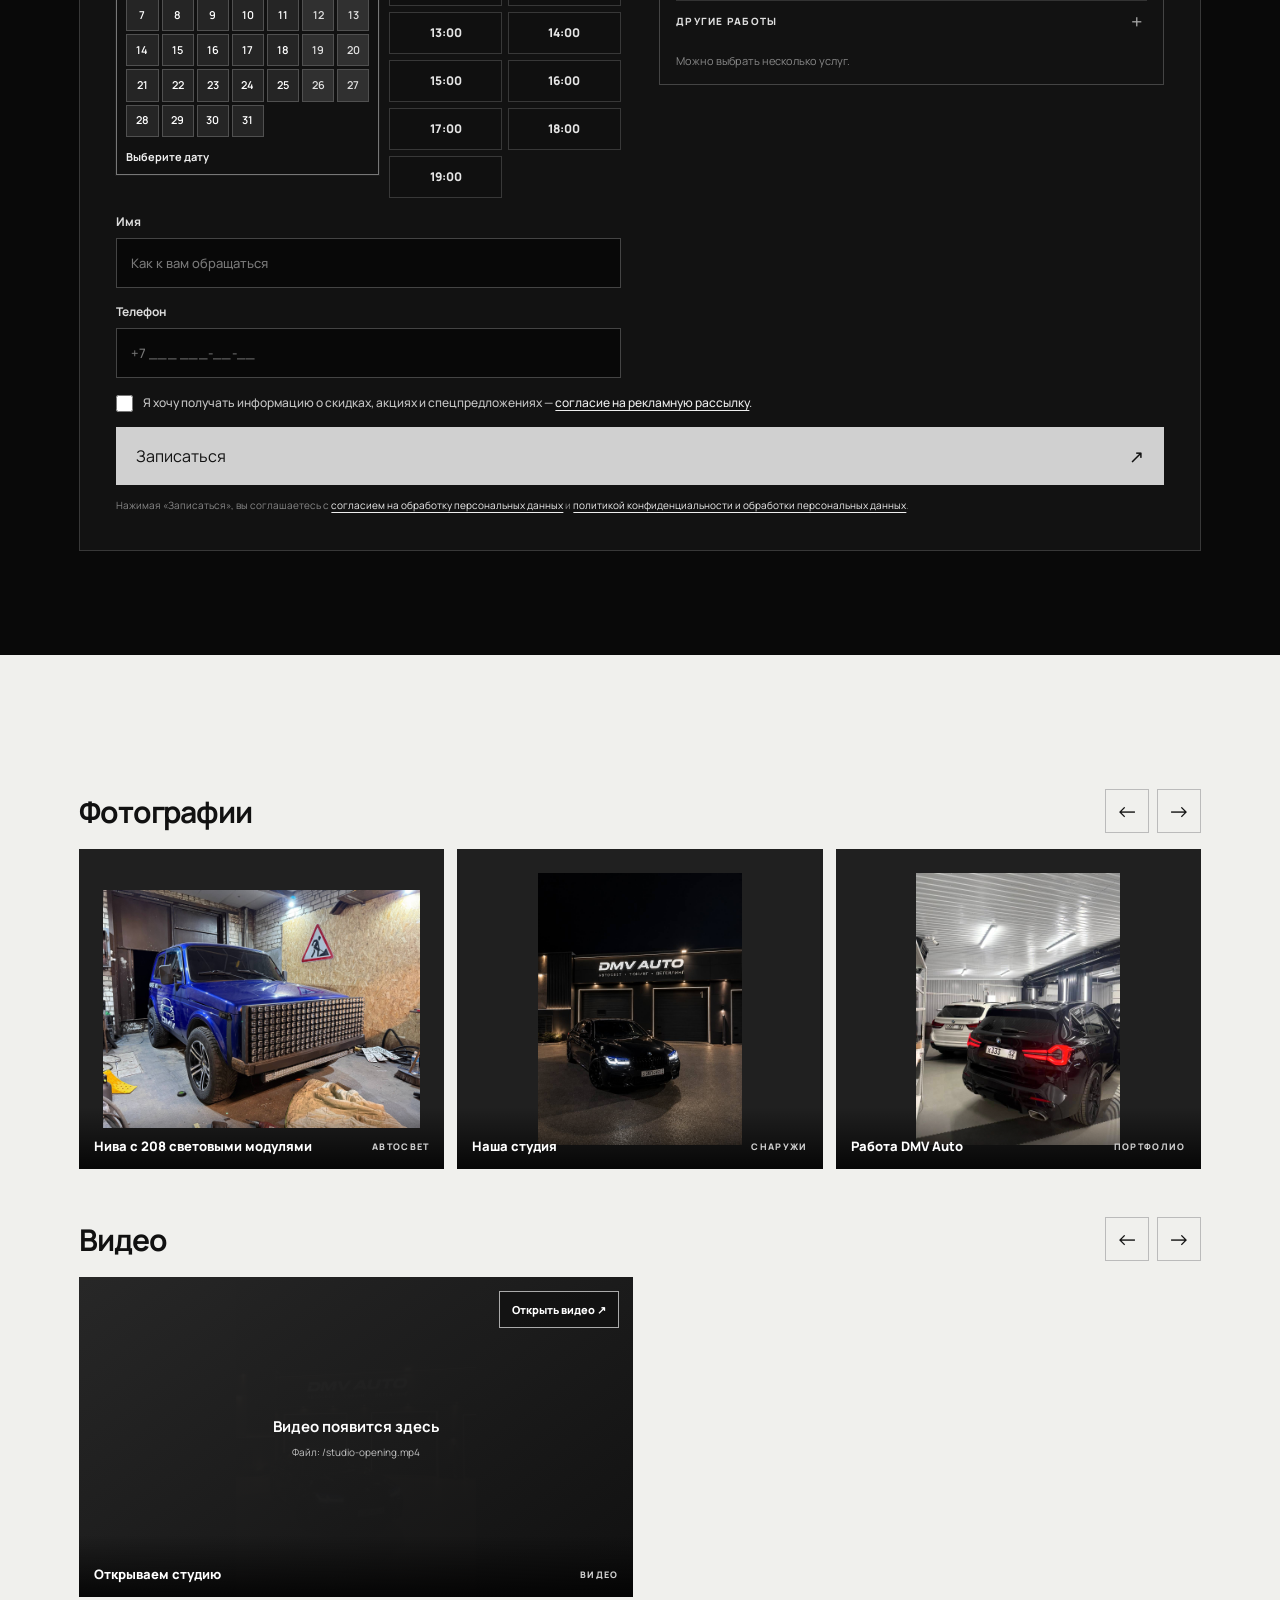
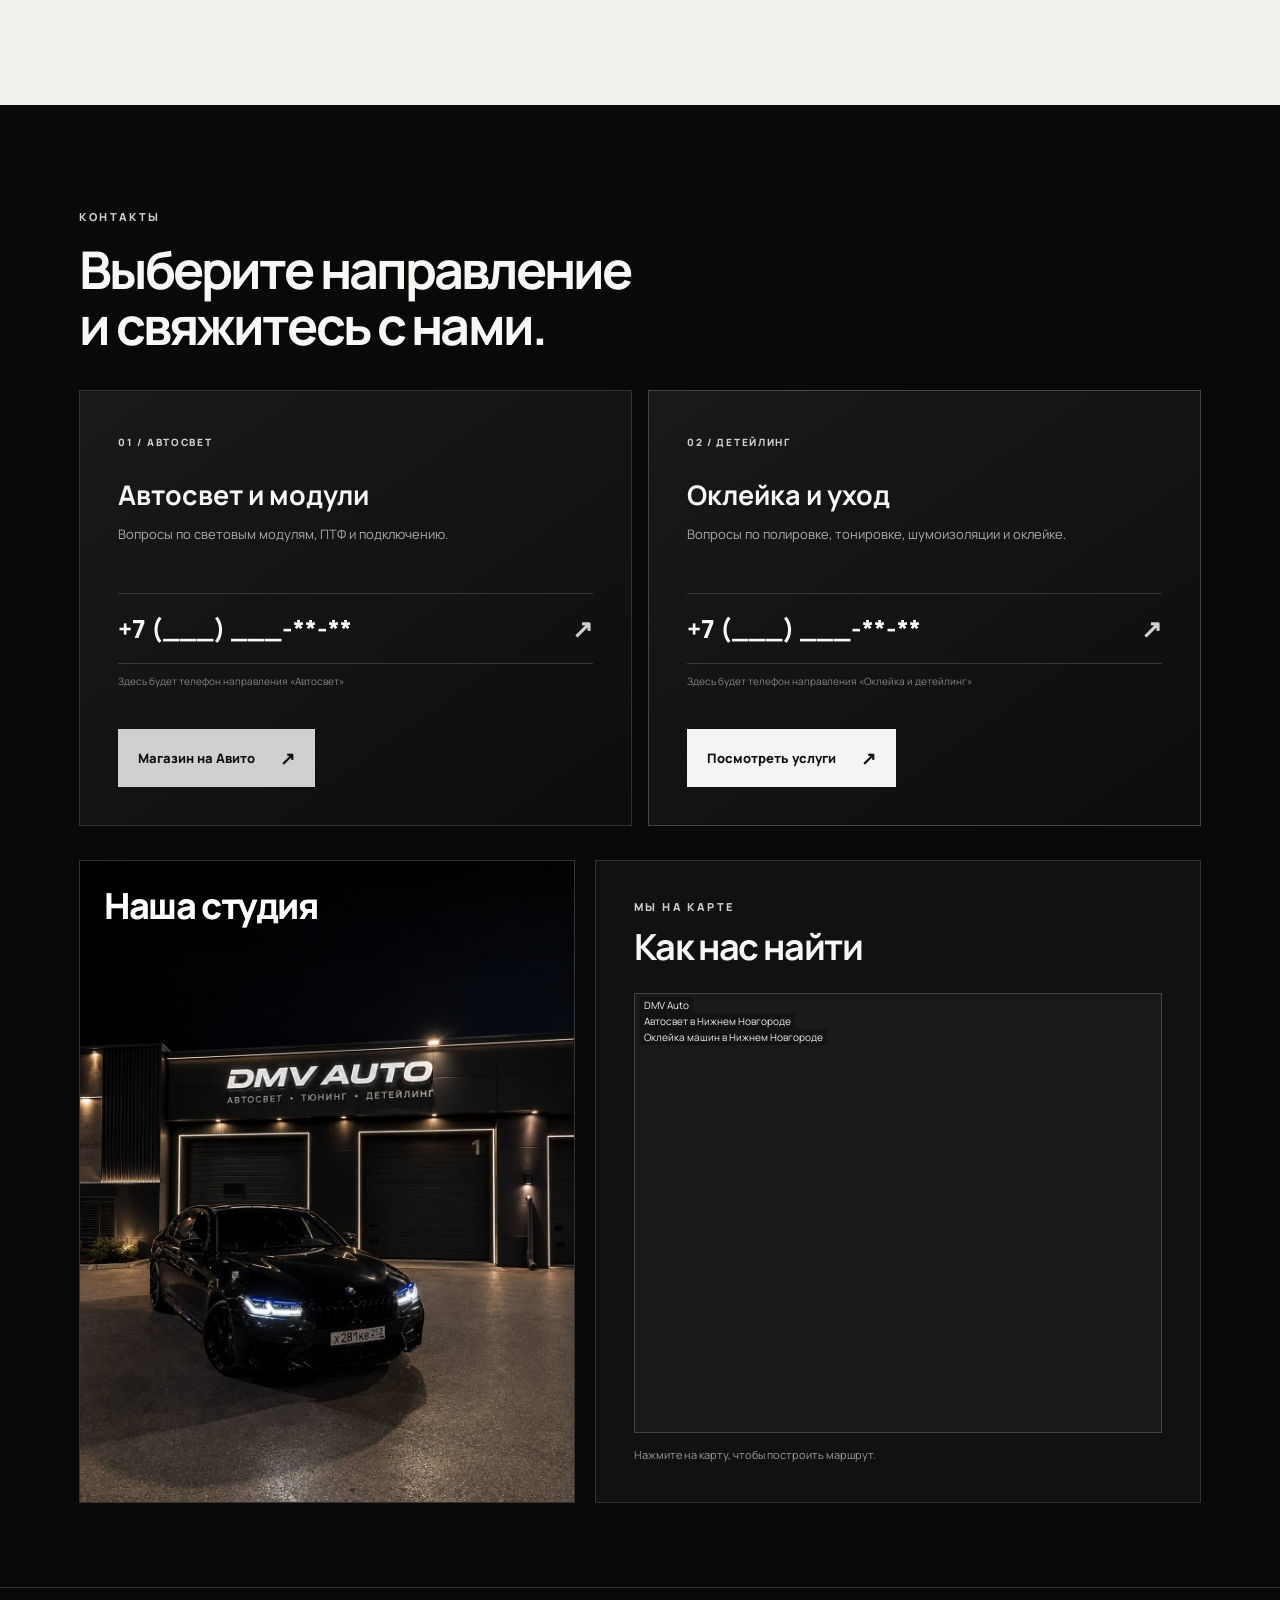
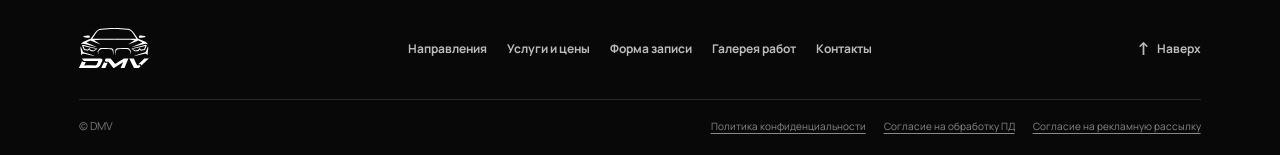
==== commit 7f25428f: "Add new photos to works gallery" ====
--- a/index.html
+++ b/index.html
@@ -286,8 +286,11 @@
         <div class="media-carousel" id="photosCarousel" data-carousel="photos">
           <figure class="gallery-card"><button class="gallery-image-button media-open" type="button" data-media-type="image" aria-label="Открыть фотографию: Нива с 208 световыми модулями"><img src="niva-208-modules.jpg" alt="Синяя Нива с установленными 208 световыми модулями"></button><figcaption><span>Нива с 208 световыми модулями</span><small>АВТОСВЕТ</small></figcaption></figure>
           <figure class="gallery-card"><button class="gallery-image-button media-open" type="button" data-media-type="image" aria-label="Открыть фотографию: наша студия"><img src="studio-exterior.jpg" alt="Фасад студии DMV Auto с автомобилем у входа"></button><figcaption><span>Наша студия</span><small>СНАРУЖИ</small></figcaption></figure>
-          <figure class="gallery-card"><button class="gallery-image-button media-open" type="button" data-media-type="image" aria-label="Открыть изображение: световые решения"><img src="car-front.svg" alt="Графическая иллюстрация автомобиля спереди"></button><figcaption><span>Световые решения</span><small>ГРАФИКА</small></figcaption></figure>
-          <figure class="gallery-card"><button class="gallery-image-button media-open" type="button" data-media-type="image" aria-label="Открыть изображение: световые решения"><img src="car-front.svg" alt="Графическая иллюстрация автомобиля спереди"></button><figcaption><span>Световые решения</span><small>ГРАФИКА</small></figcaption></figure>
+          <figure class="gallery-card"><button class="gallery-image-button media-open" type="button" data-media-type="image" aria-label="Открыть фотографию: работа DMV Auto 1"><img src="IMG_3976.JPG" alt="Фотография работы DMV Auto"></button><figcaption><span>Работа DMV Auto</span><small>ПОРТФОЛИО</small></figcaption></figure>
+          <figure class="gallery-card"><button class="gallery-image-button media-open" type="button" data-media-type="image" aria-label="Открыть фотографию: работа DMV Auto 2"><img src="IMG_3977.JPG" alt="Фотография работы DMV Auto"></button><figcaption><span>Работа DMV Auto</span><small>ПОРТФОЛИО</small></figcaption></figure>
+          <figure class="gallery-card"><button class="gallery-image-button media-open" type="button" data-media-type="image" aria-label="Открыть фотографию: работа DMV Auto 3"><img src="IMG_3978.JPG" alt="Фотография работы DMV Auto"></button><figcaption><span>Работа DMV Auto</span><small>ПОРТФОЛИО</small></figcaption></figure>
+          <figure class="gallery-card"><button class="gallery-image-button media-open" type="button" data-media-type="image" aria-label="Открыть фотографию: работа DMV Auto 4"><img src="IMG_3979.JPG" alt="Фотография работы DMV Auto"></button><figcaption><span>Работа DMV Auto</span><small>ПОРТФОЛИО</small></figcaption></figure>
+          <figure class="gallery-card"><button class="gallery-image-button media-open" type="button" data-media-type="image" aria-label="Открыть фотографию: работа DMV Auto 5"><img src="IMG_3980.JPG" alt="Фотография работы DMV Auto"></button><figcaption><span>Работа DMV Auto</span><small>ПОРТФОЛИО</small></figcaption></figure>
         </div>
         <div class="carousel-heading video-carousel-heading"><h3>Видео</h3><div class="carousel-controls"><button type="button" class="carousel-arrow" data-scroll="videos" data-direction="-1" aria-label="Предыдущее видео">←</button><button type="button" class="carousel-arrow" data-scroll="videos" data-direction="1" aria-label="Следующее видео">→</button></div></div>
         <div class="media-carousel video-carousel" id="videosCarousel" data-carousel="videos">
--- a/car-scene.css
+++ b/car-scene.css
@@ -1,84 +1,61 @@
 .divider {
   position: relative;
   width: 100%;
-  height: 112px;
+  height: 80px;
+  background: #0d0d0d;
   overflow: hidden;
-  background: #071a32;
-  isolation: isolate;
 }
 
-.road-top {
+.road-edge-top {
+  position: absolute;
+  top: 20px;
+  left: 0;
+  right: 0;
+  height: 1px;
+  background: #2a2a2a;
+}
+
+.road-surface {
   position: absolute;
   top: 21px;
   left: 0;
-  width: 100%;
-  height: 2px;
-  background: #245b91;
+  right: 0;
+  height: 37px;
+  background: #111;
 }
 
-.road {
+.road-dashes {
   position: absolute;
+  top: 18px;
   left: 0;
   right: 0;
-  top: 23px;
-  height: 67px;
-  background: #12345a;
-  border-top: 2px solid #28649b;
-  border-bottom: 2px solid #28649b;
+  height: 1px;
+  background: repeating-linear-gradient(
+    90deg,
+    #383838 0 30px,
+    transparent 30px 60px
+  );
 }
 
-.road:before {
-  content: "";
+.road-edge-bottom {
   position: absolute;
+  top: 58px;
   left: 0;
   right: 0;
-  top: 32px;
-  height: 2px;
-  background: repeating-linear-gradient(90deg, #a9c9e8 0 34px, transparent 34px 68px);
-  opacity: .8;
-  animation: roadMove .75s linear infinite;
+  height: 1px;
+  background: #2a2a2a;
 }
 
-.road-solid {
+.car {
   position: absolute;
-  bottom: 19px;
+  top: 10px;
   left: 0;
-  width: 100%;
-  height: 1px;
-  background: #28649b;
+  z-index: 5;
+  animation: drive 10s linear infinite;
+  will-change: transform;
 }
 
-.runner {
-  position: absolute;
-  z-index: 2;
-  top: 38px;
-  left: 0;
-  width: 76px;
-  height: 34px;
-  animation: runnerDrive 13s linear infinite;
-  filter: none;
+@keyframes drive {
+  0% { transform: translateX(-100px); }
+  100% { transform: translateX(calc(100vw + 100px)); }
 }
-
-.runner svg {
-  display: block;
-  width: 76px;
-  height: 34px;
-  overflow: visible;
-}
-
-@keyframes roadMove {
-  to { background-position: -62px 0; }
-}
-
-@keyframes runnerDrive {
-  0% { transform: translateX(-82px); }
-  100% { transform: translateX(calc(100vw + 82px)); }
-}
-
-@media (max-width: 600px) {
-  .divider { height: 96px; }
-  .road { top: 20px; height: 58px; }
-  .road:before { top: 28px; }
-  .runner { top: 32px; animation-duration: 11s; }
-  .road-solid { bottom: 17px; }
-}
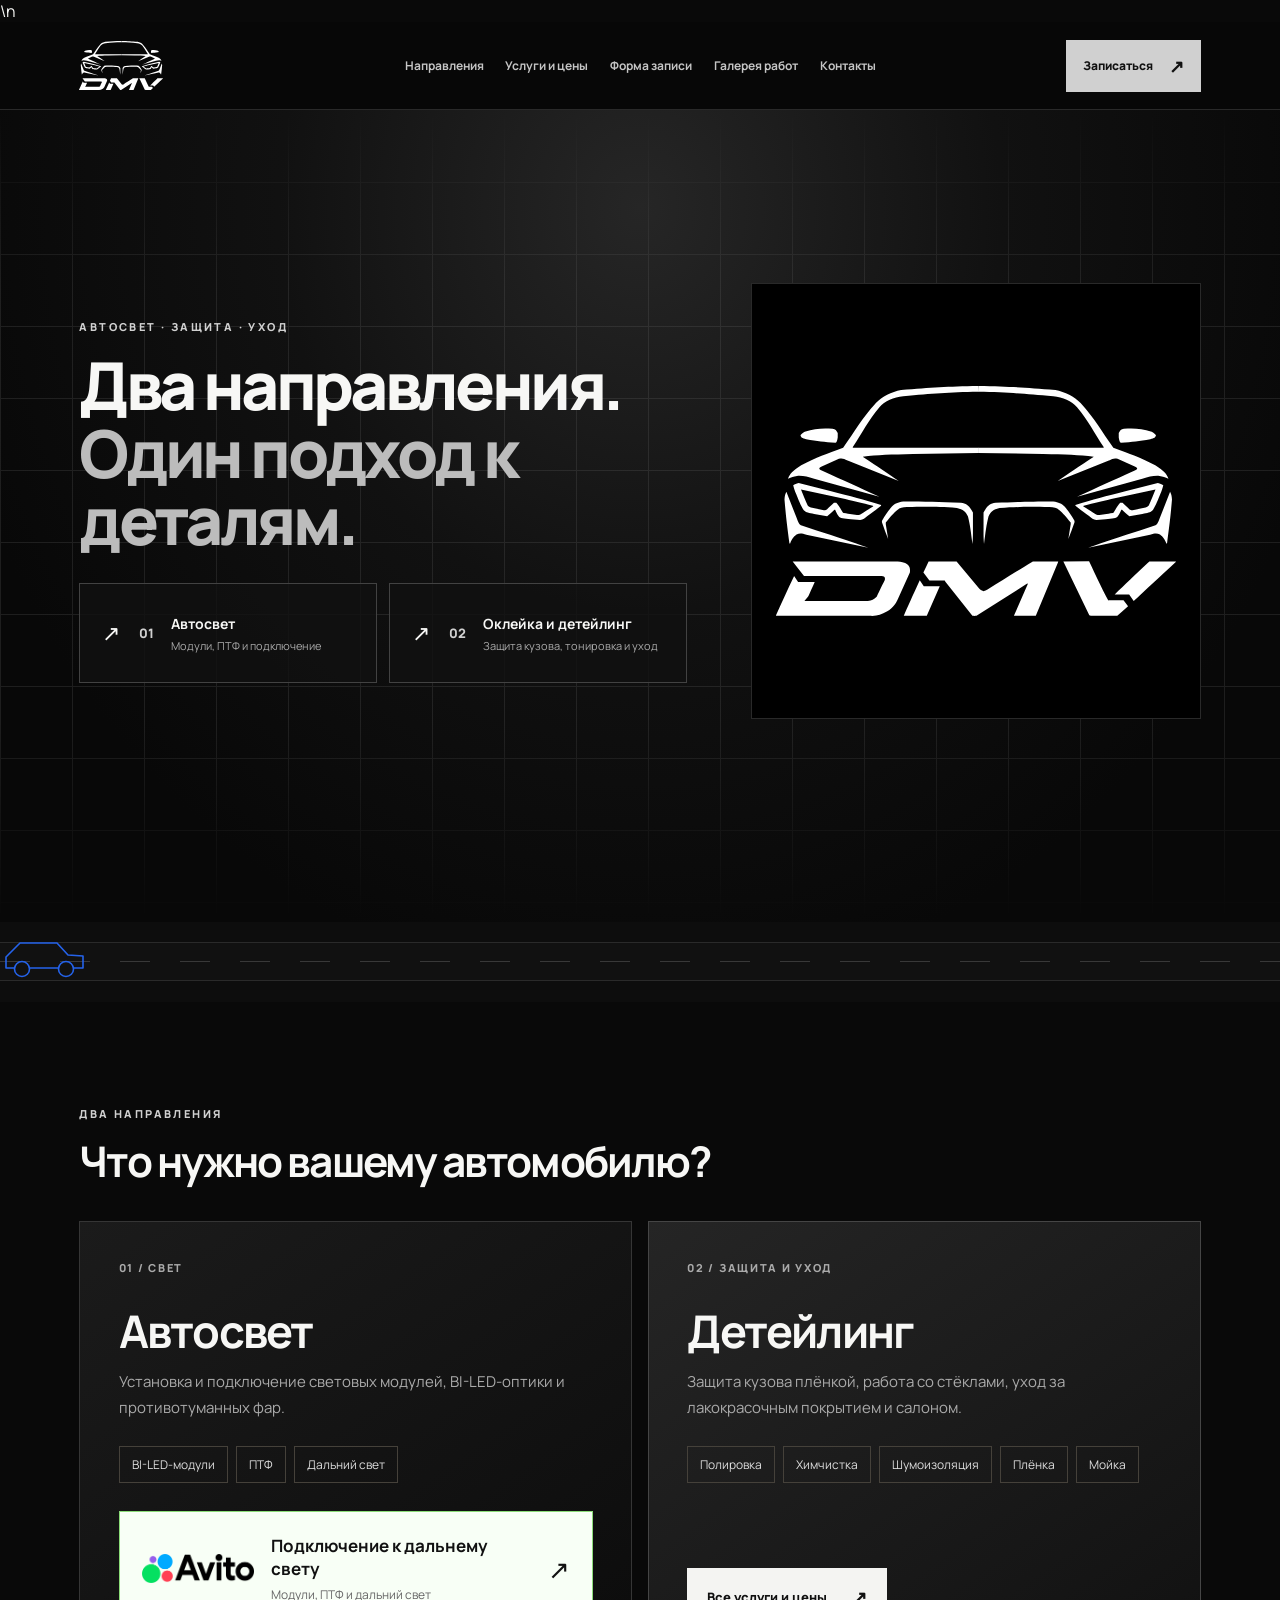
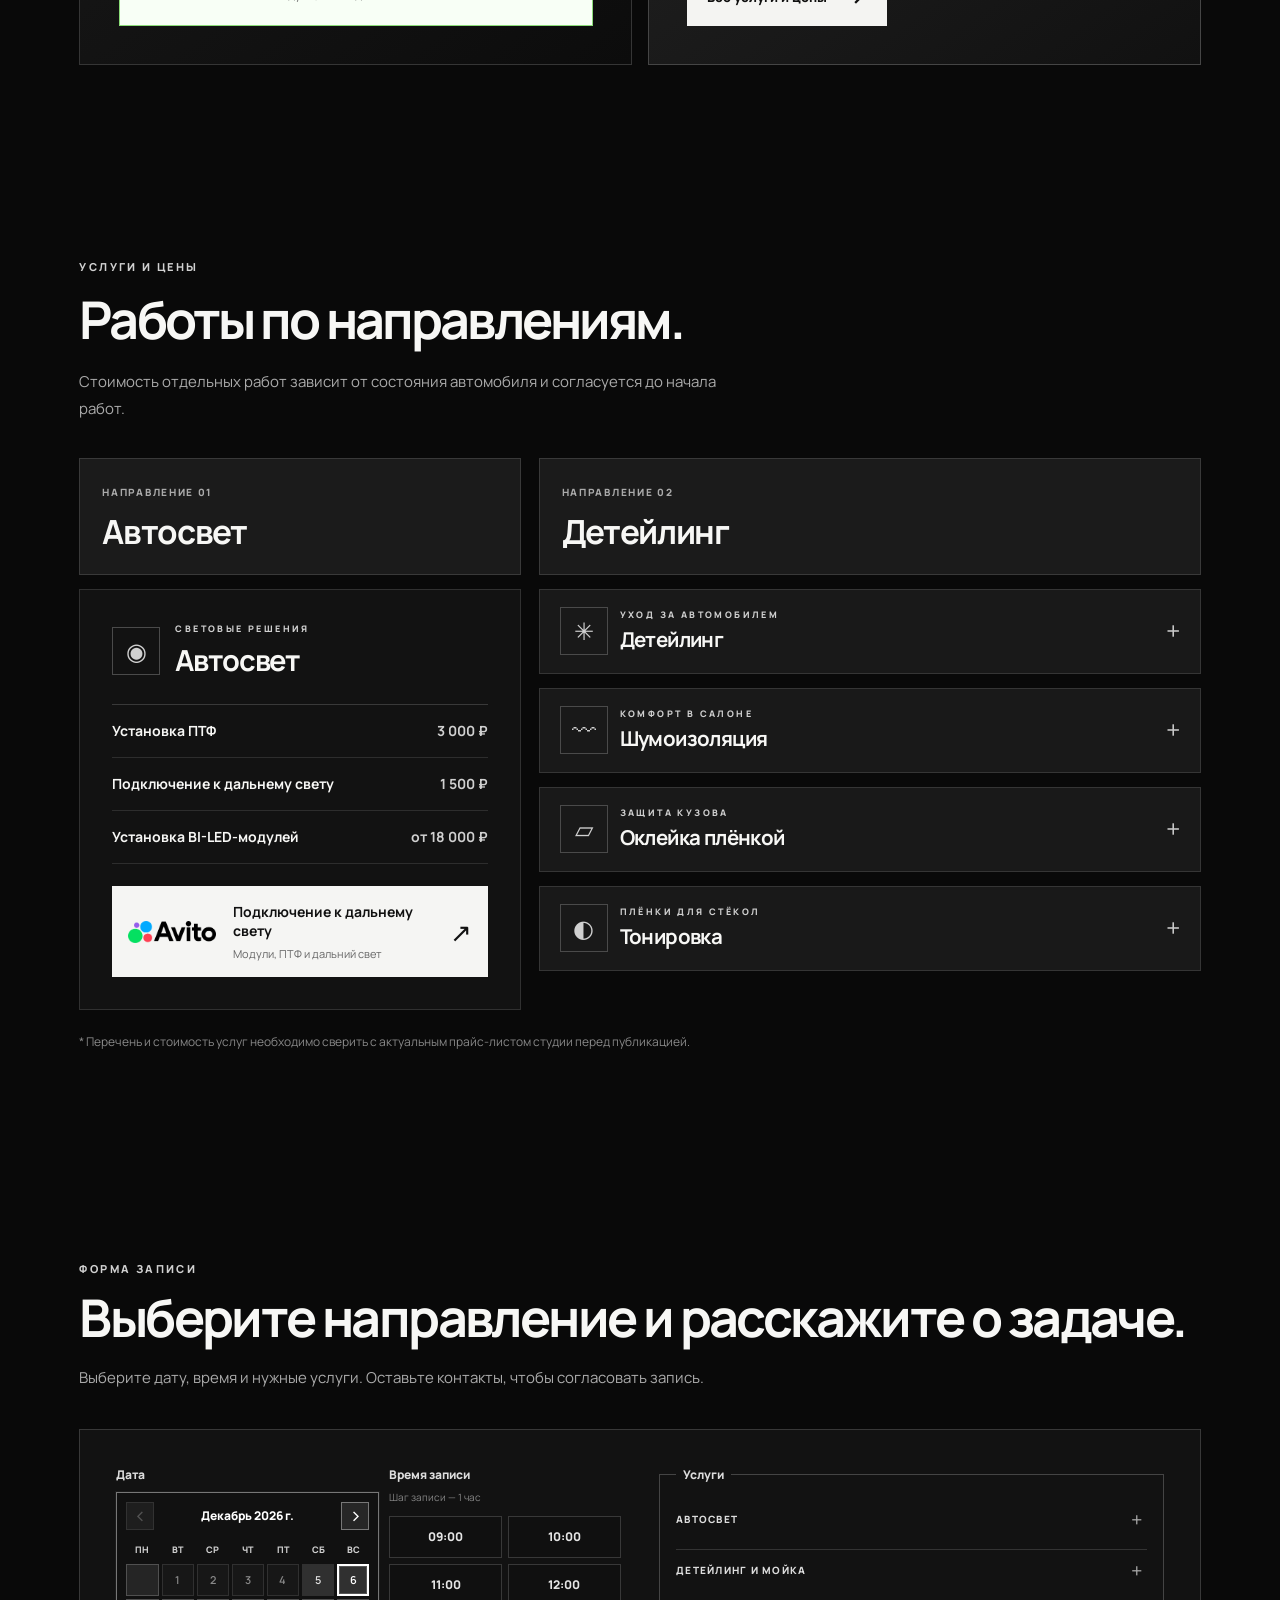
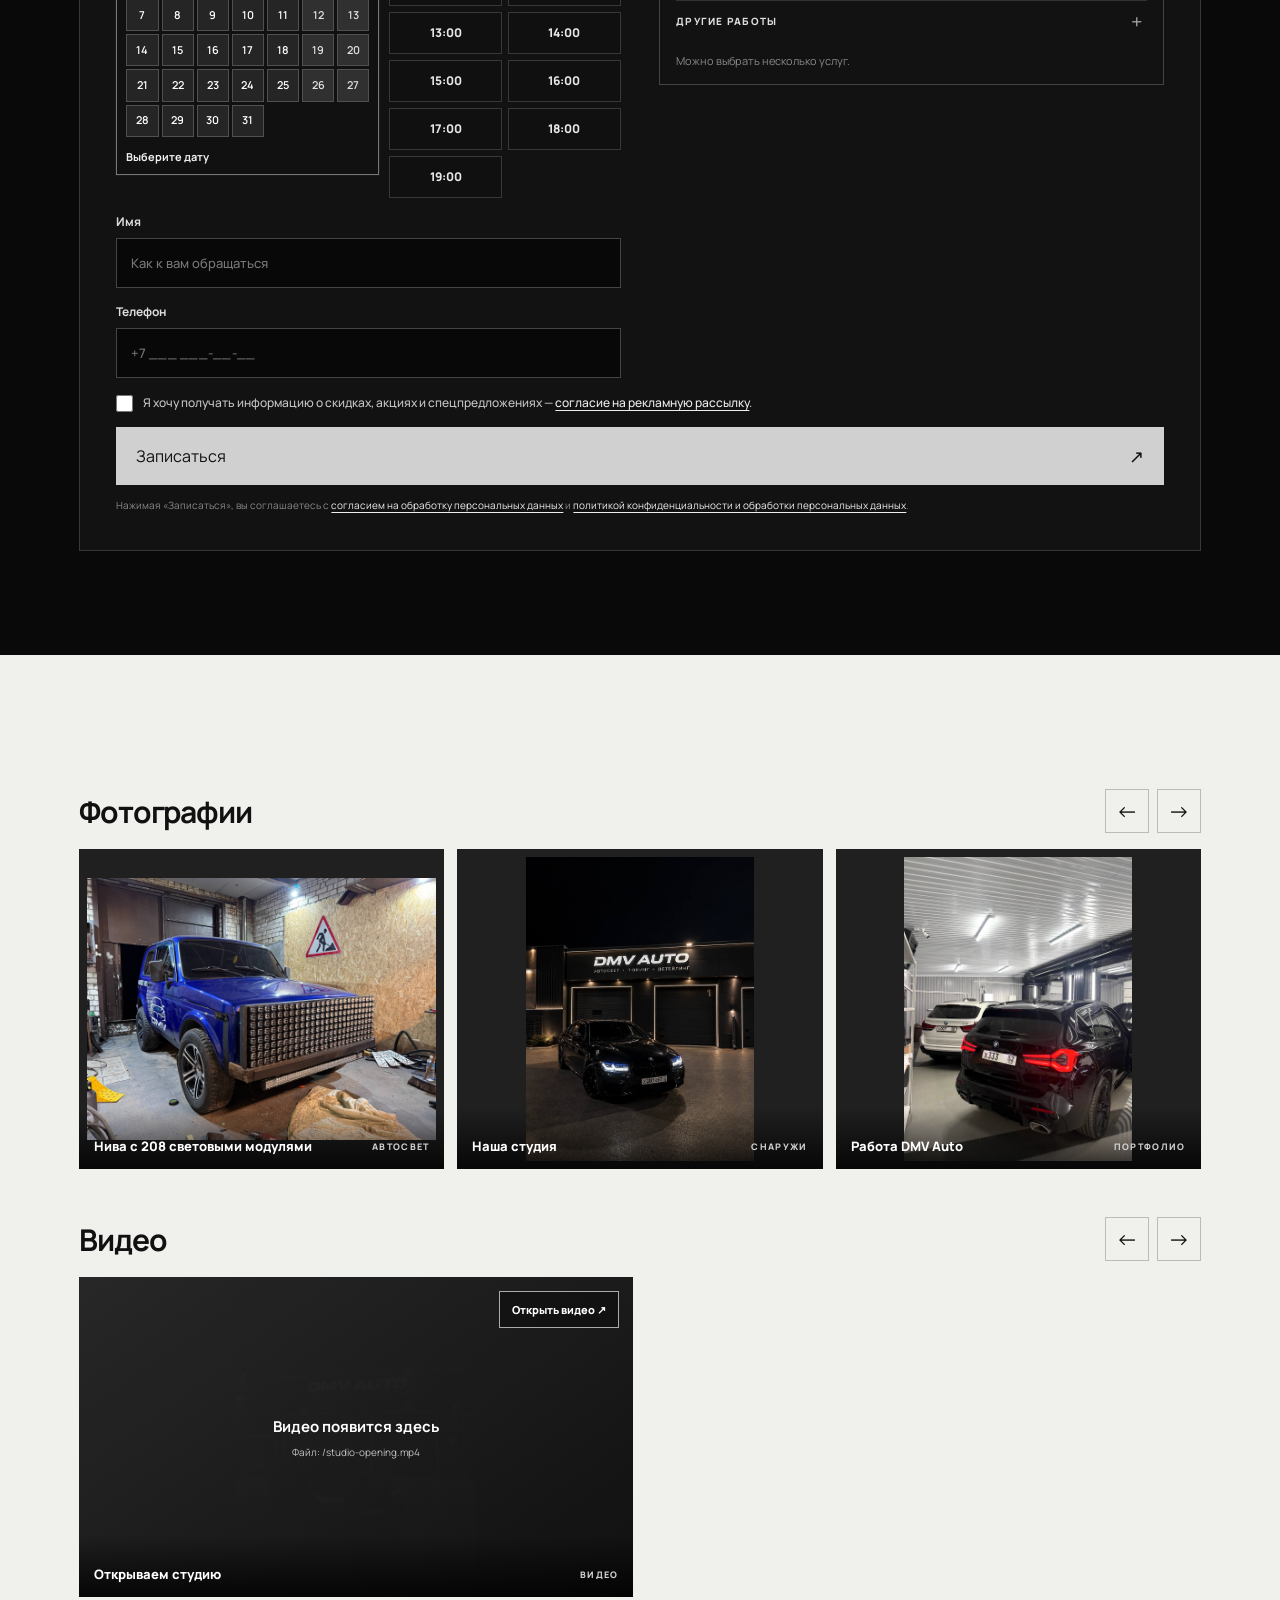
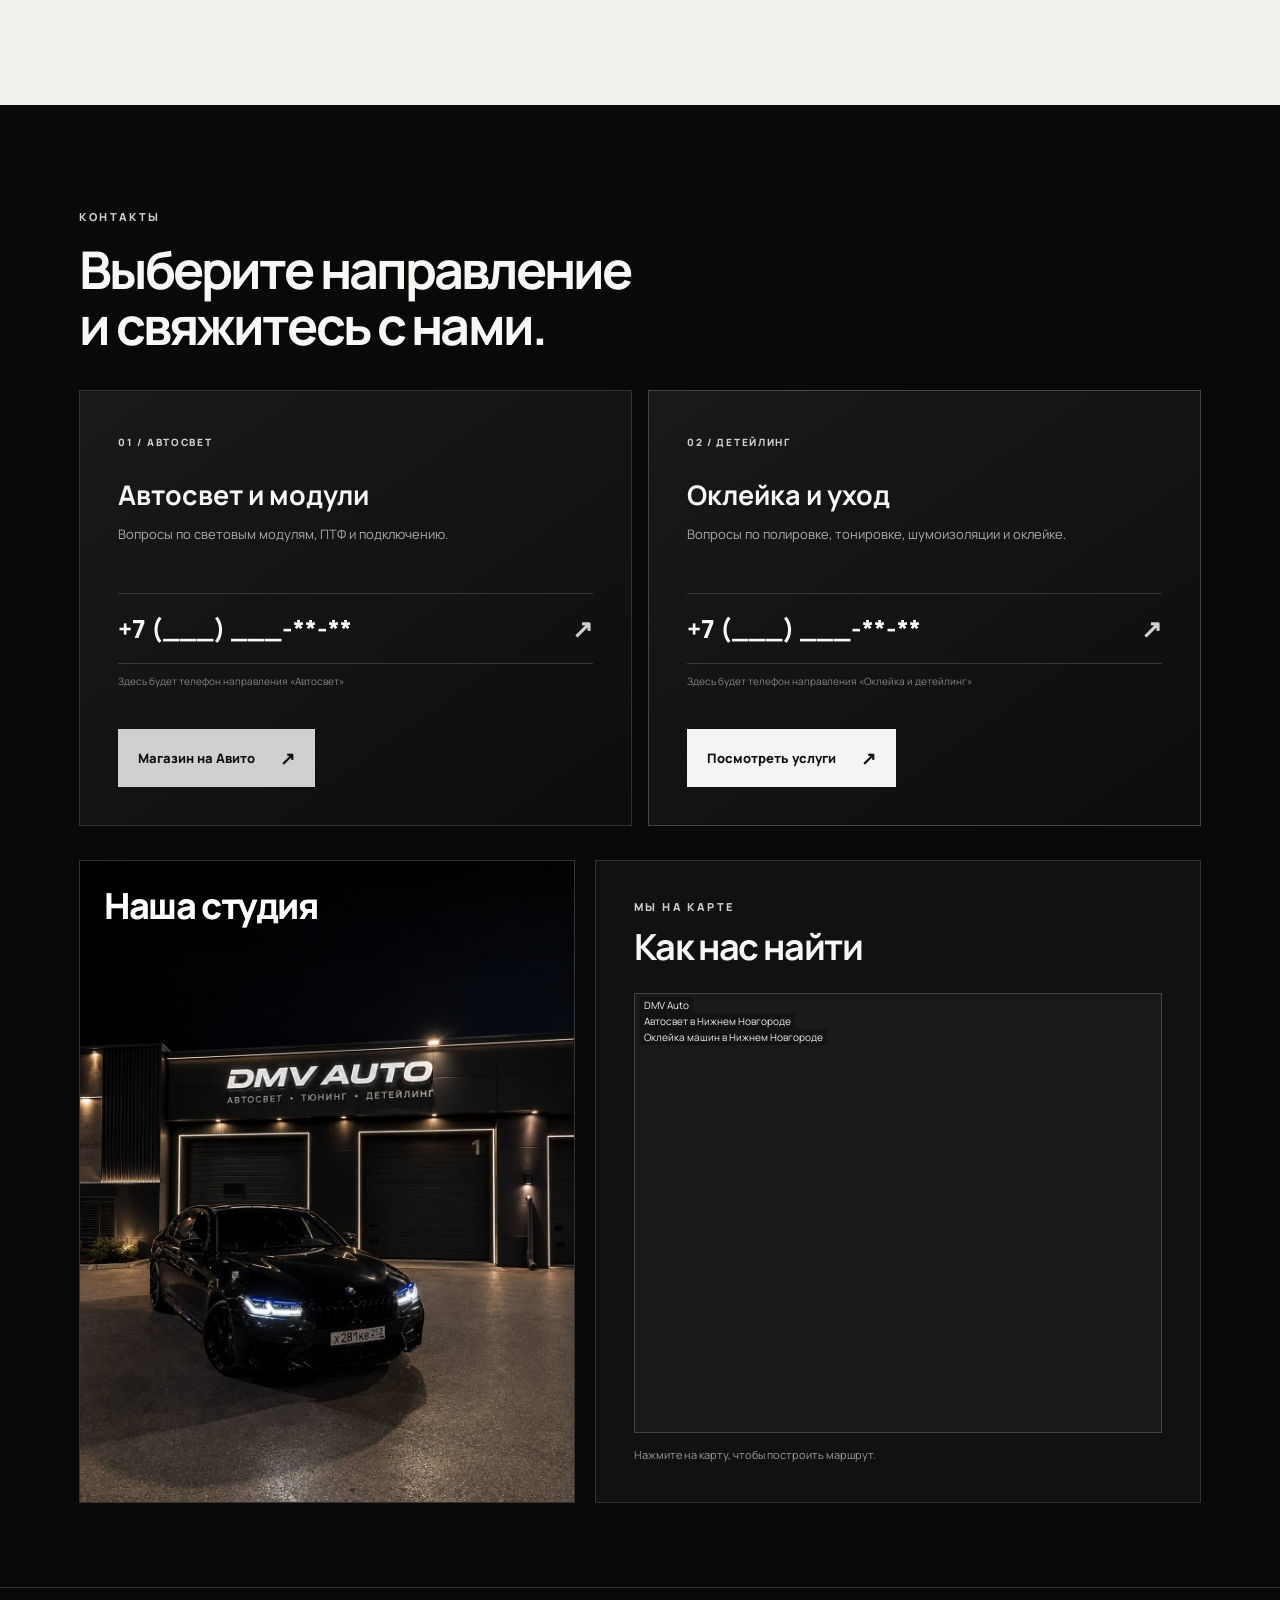
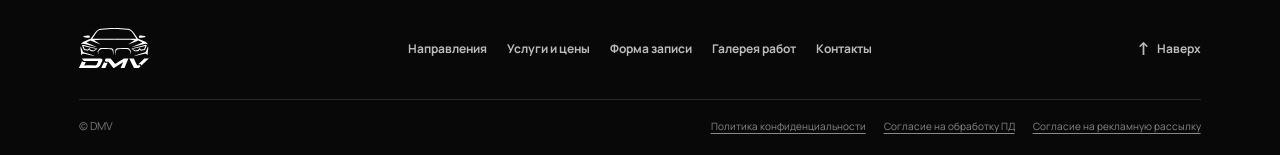
==== commit 334dffc4: "Update road divider car silhouette" ====
--- a/index.html
+++ b/index.html
@@ -57,28 +57,27 @@
       <div class="car">
         <svg viewBox="0 0 90 50" xmlns="http://www.w3.org/2000/svg" width="90" height="50">
           <path d="
-            M4 36
-            L4 26
-            L10 26
-            L15 14
-            Q16 11 21 11
-            L66 11
-            Q71 11 73 14
-            L80 26
-            L86 26
-            L86 36
-            L75 36
-            M35 36
-            L14 36
+            M 6 36
+            L 6 25
+            L 20 11
+            L 57 11
+            L 68 23
+            L 83 24
+            L 83 36
+            L 74 36
+            M 58 36
+            L 30 36
+            M 14 36
+            L 6 36
           "
             fill="none"
-            stroke="#2878c8"
-            stroke-width="1.5"
+            stroke="#2563eb"
+            stroke-width="1.6"
             stroke-linecap="round"
             stroke-linejoin="round"
           />
-          <circle cx="22" cy="37" r="8" fill="none" stroke="#2878c8" stroke-width="1.5"/>
-          <circle cx="68" cy="37" r="8" fill="none" stroke="#2878c8" stroke-width="1.5"/>
+          <circle cx="22" cy="37" r="7.5" fill="none" stroke="#2563eb" stroke-width="1.6"/>
+          <circle cx="66" cy="37" r="7.5" fill="none" stroke="#2563eb" stroke-width="1.6"/>
         </svg>
       </div>
     </div>
--- a/style.css
+++ b/style.css
@@ -1844,7 +1844,7 @@
 
 .gallery-image-button {
   background: #202020;
-  padding: 12px;
+  padding: 4px;
 }
 
 .gallery-image-button img {
@@ -1948,7 +1948,7 @@
   }
 
   .gallery-image-button {
-    padding: 8px;
+    padding: 3px;
   }
 
   .lightbox-arrow {
@@ -2139,7 +2139,7 @@
 
 .media-carousel .gallery-card img {
   object-fit: contain;
-  padding: 12px;
+  padding: 4px;
   background: #202020;
 }
 
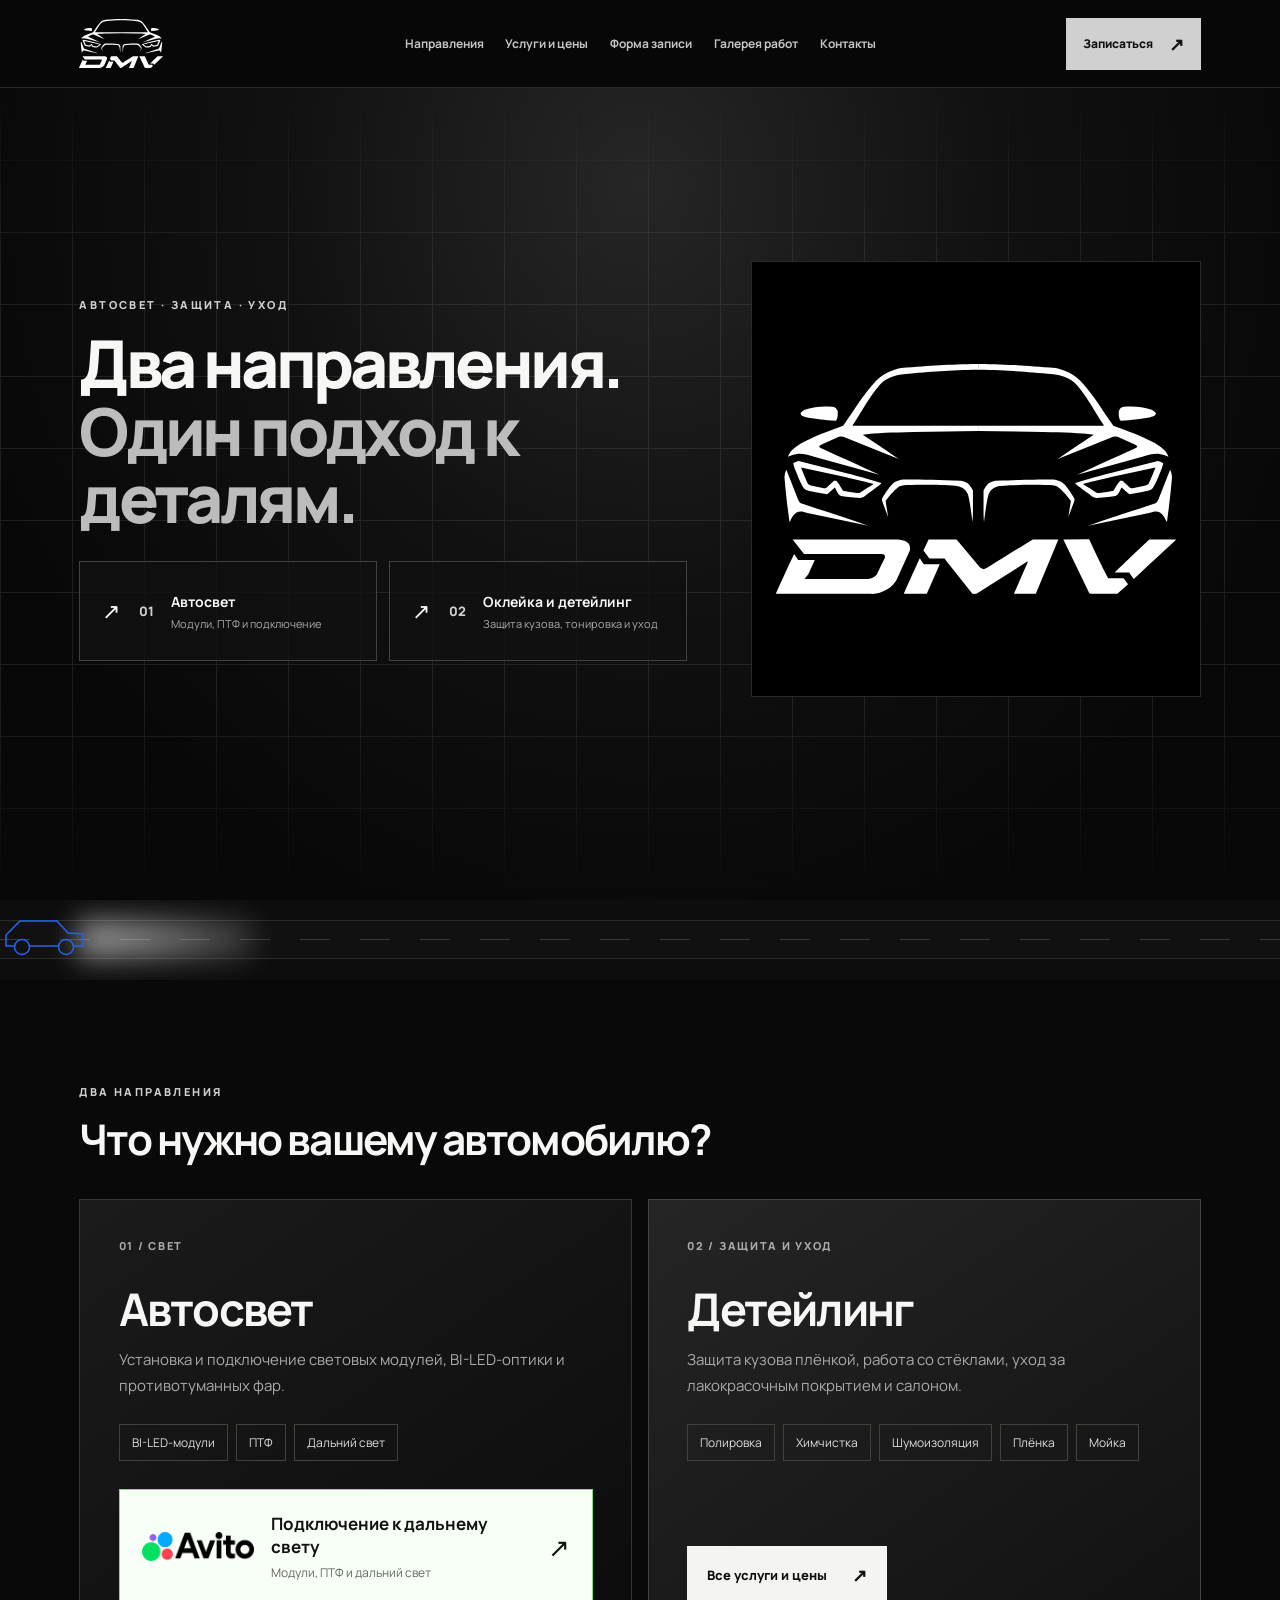
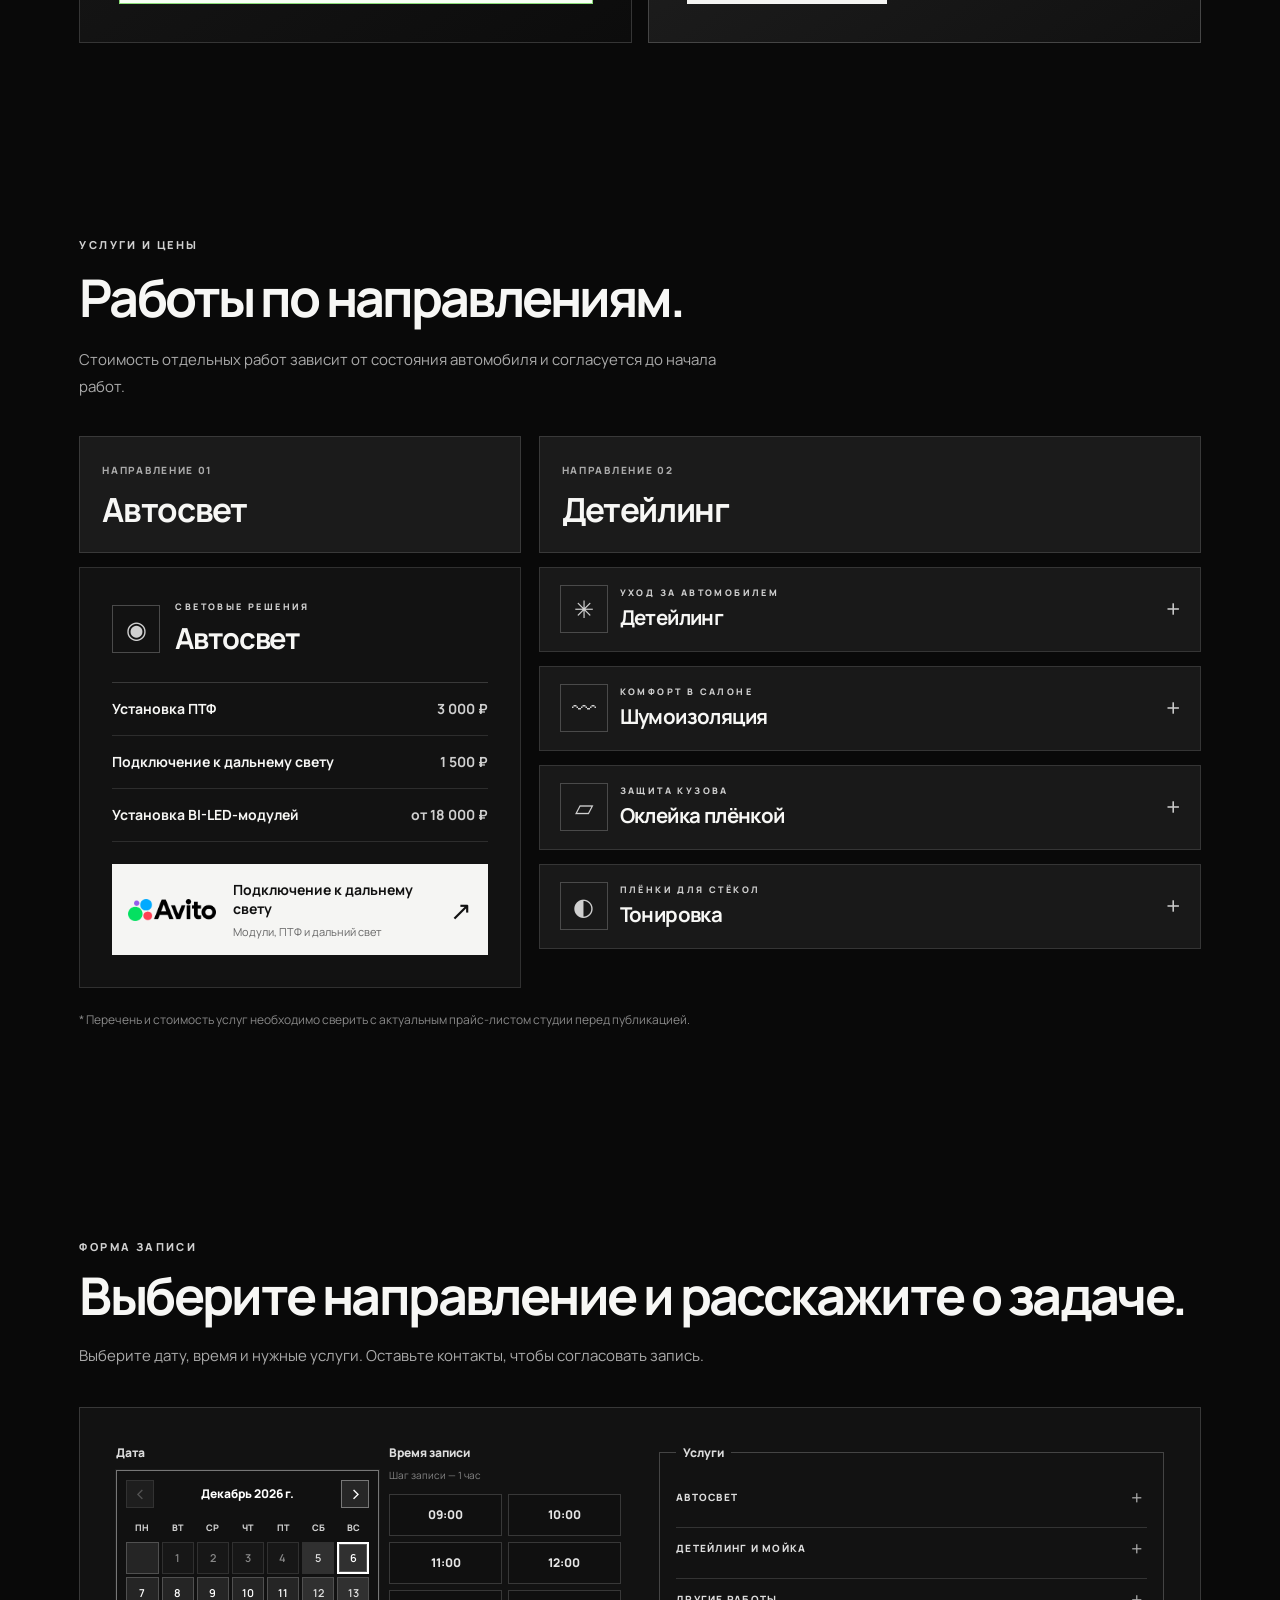
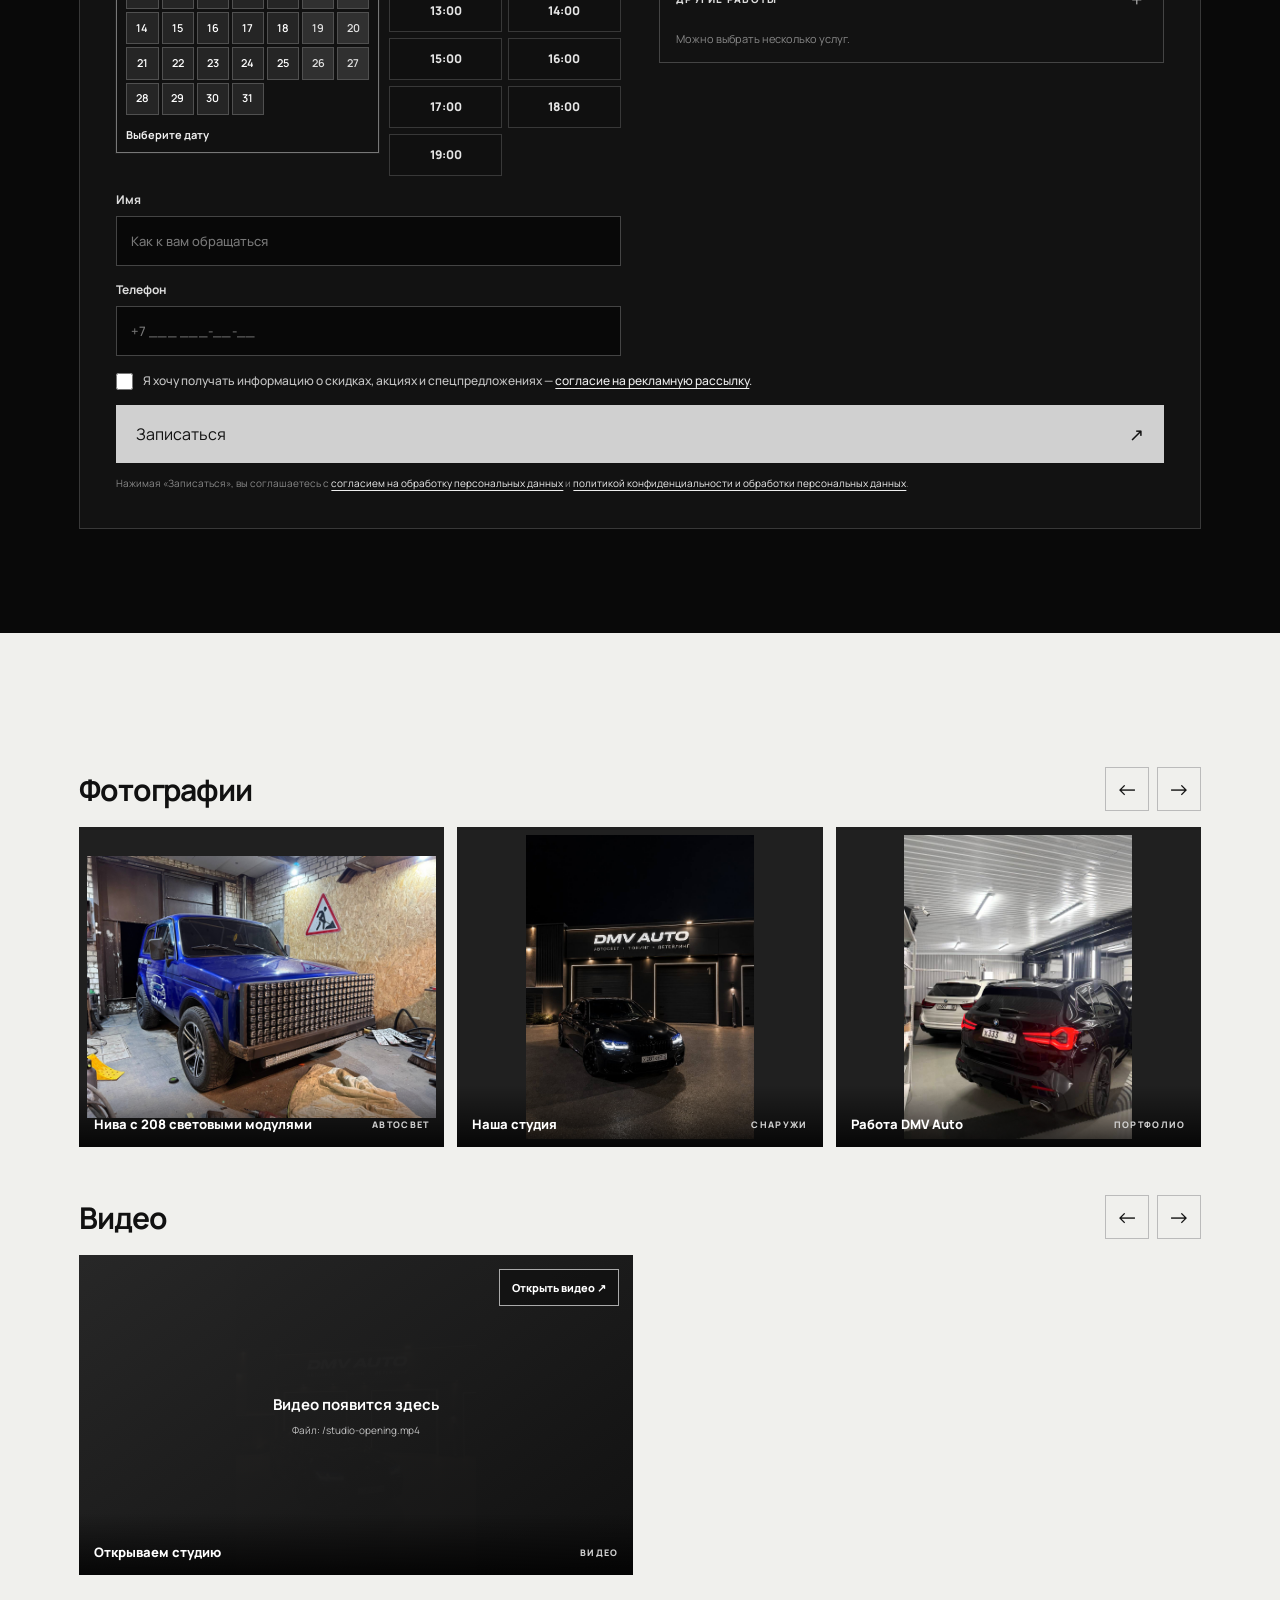
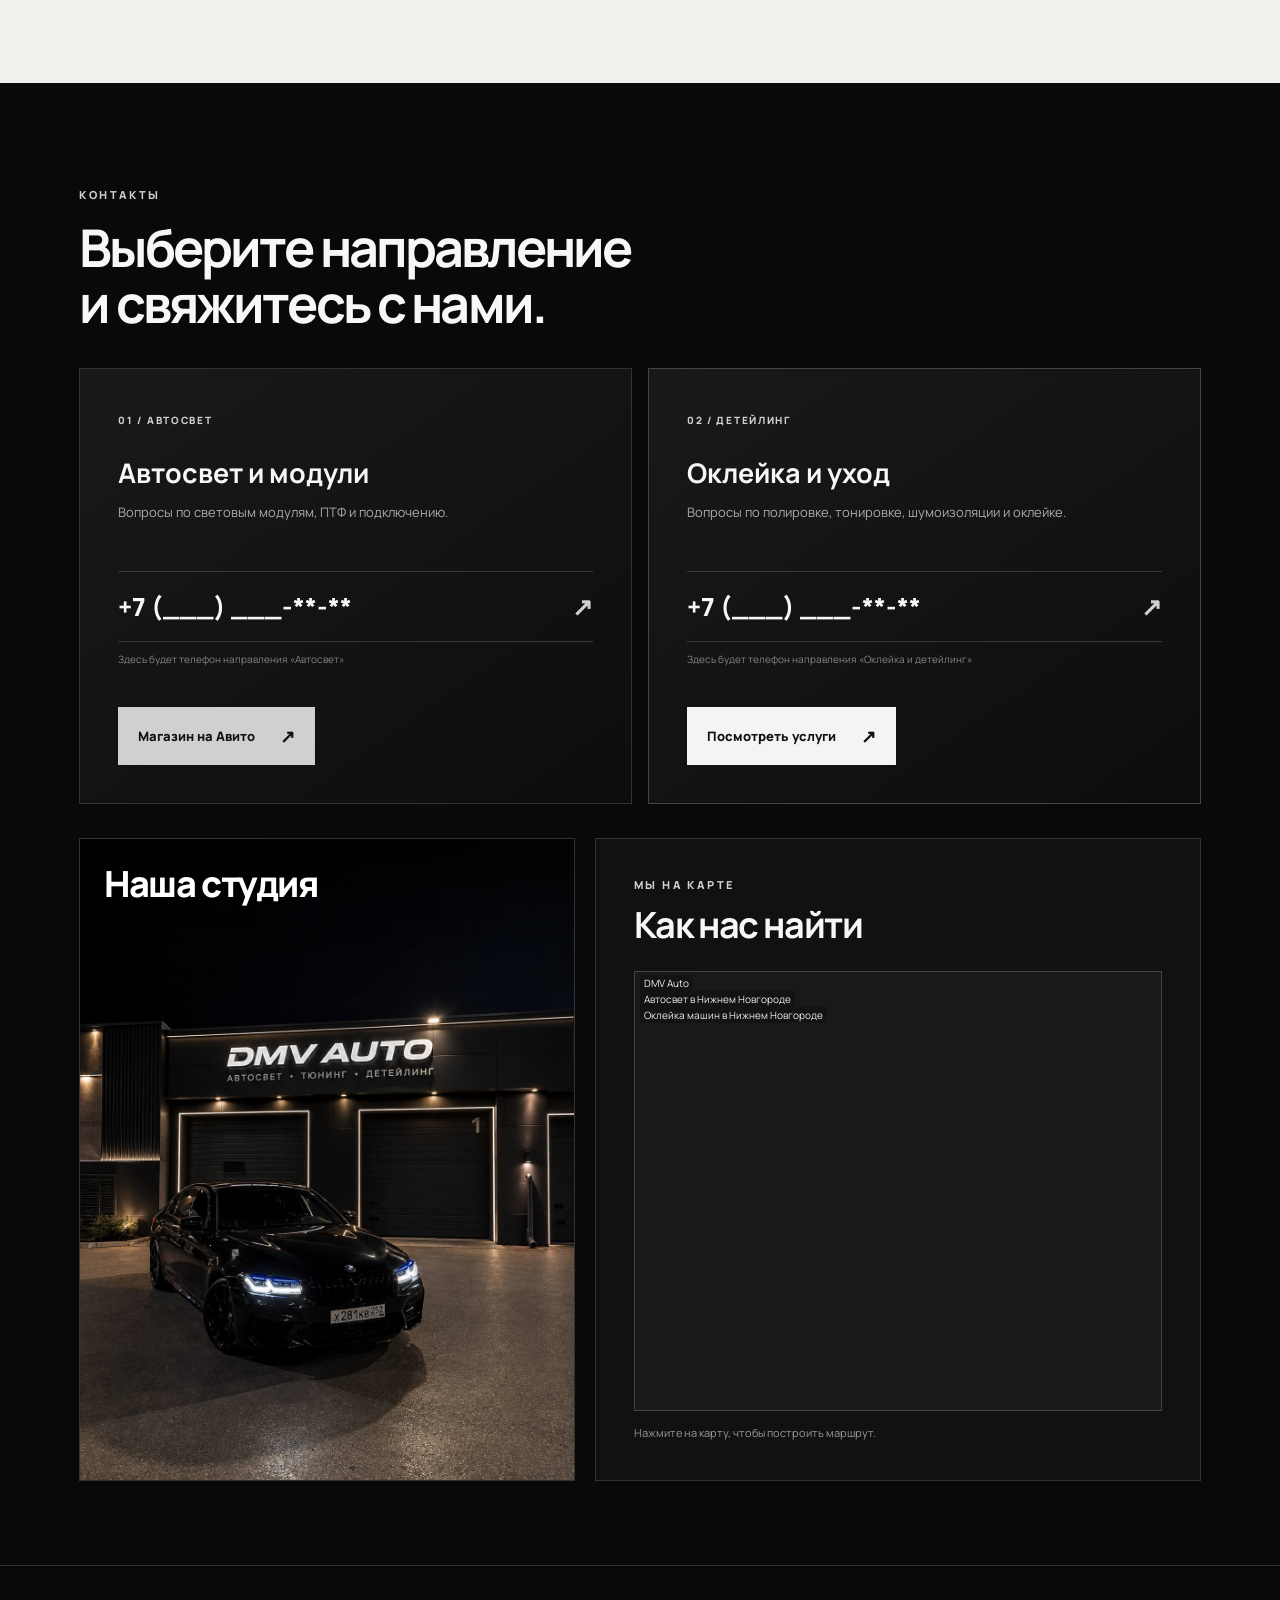
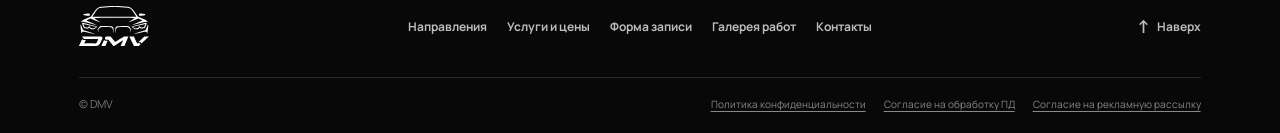
==== commit 1b353c6b: "Remove literal newline escape from page head" ====
--- a/index.html
+++ b/index.html
@@ -9,7 +9,8 @@
   <link rel="preconnect" href="https://fonts.googleapis.com">
   <link rel="preconnect" href="https://fonts.gstatic.com" crossorigin>
   <link href="https://fonts.googleapis.com/css2?family=Manrope:wght@400;500;600;700;800&display=swap" rel="stylesheet">
-  <link rel="stylesheet" href="style.css">\n  <link rel="stylesheet" href="car-scene.css">
+  <link rel="stylesheet" href="style.css">
+  <link rel="stylesheet" href="car-scene.css">
 </head>
 <body>
   <header class="header">
--- a/car-scene.css
+++ b/car-scene.css
@@ -55,6 +55,29 @@
   will-change: transform;
 }
 
+.car {
+  isolation: isolate;
+}
+
+.car::after {
+  content: "";
+  position: absolute;
+  z-index: -1;
+  left: 78px;
+  top: 5px;
+  width: 175px;
+  height: 48px;
+  background: radial-gradient(
+    ellipse at 0% 50%,
+    rgba(255, 255, 255, 0.68) 0%,
+    rgba(255, 255, 255, 0.42) 38%,
+    rgba(255, 255, 255, 0.18) 68%,
+    transparent 100%
+  );
+  filter: blur(14px);
+  pointer-events: none;
+}
+
 @keyframes drive {
   0% { transform: translateX(-100px); }
   100% { transform: translateX(calc(100vw + 100px)); }
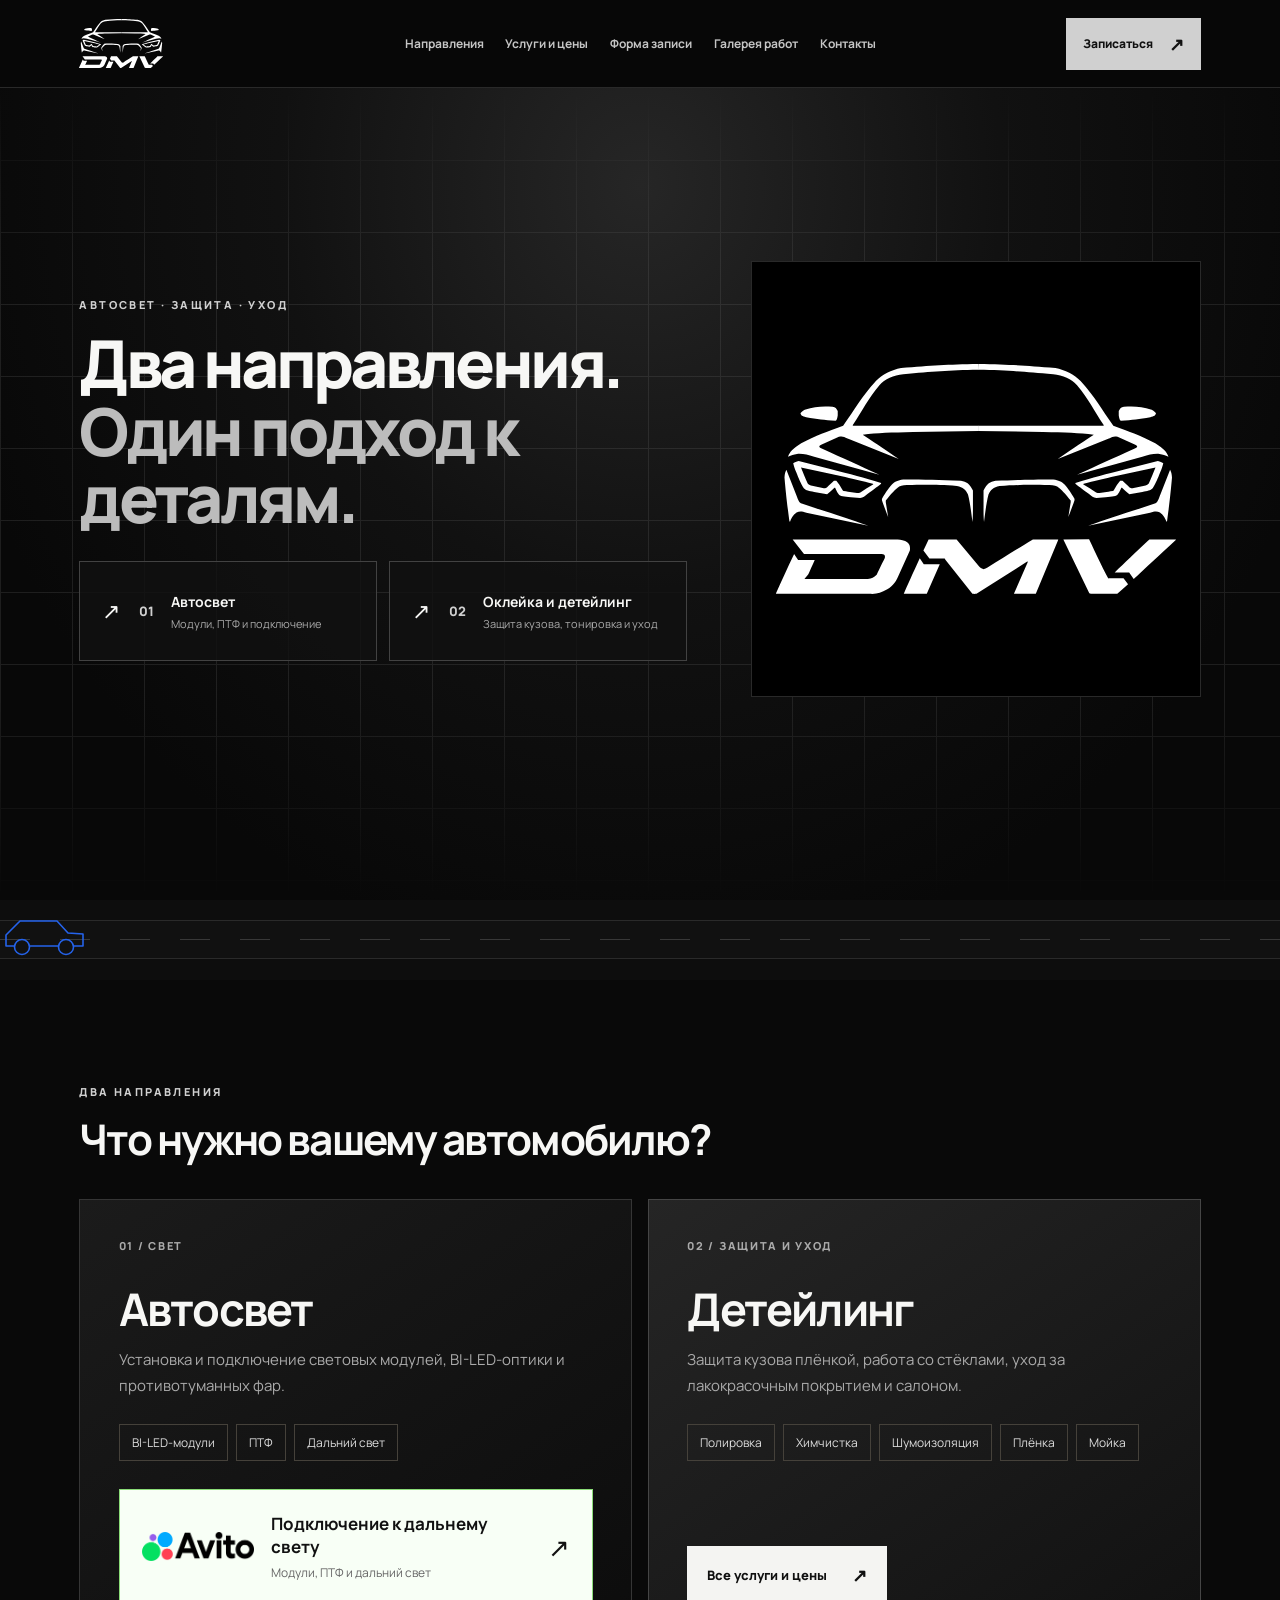
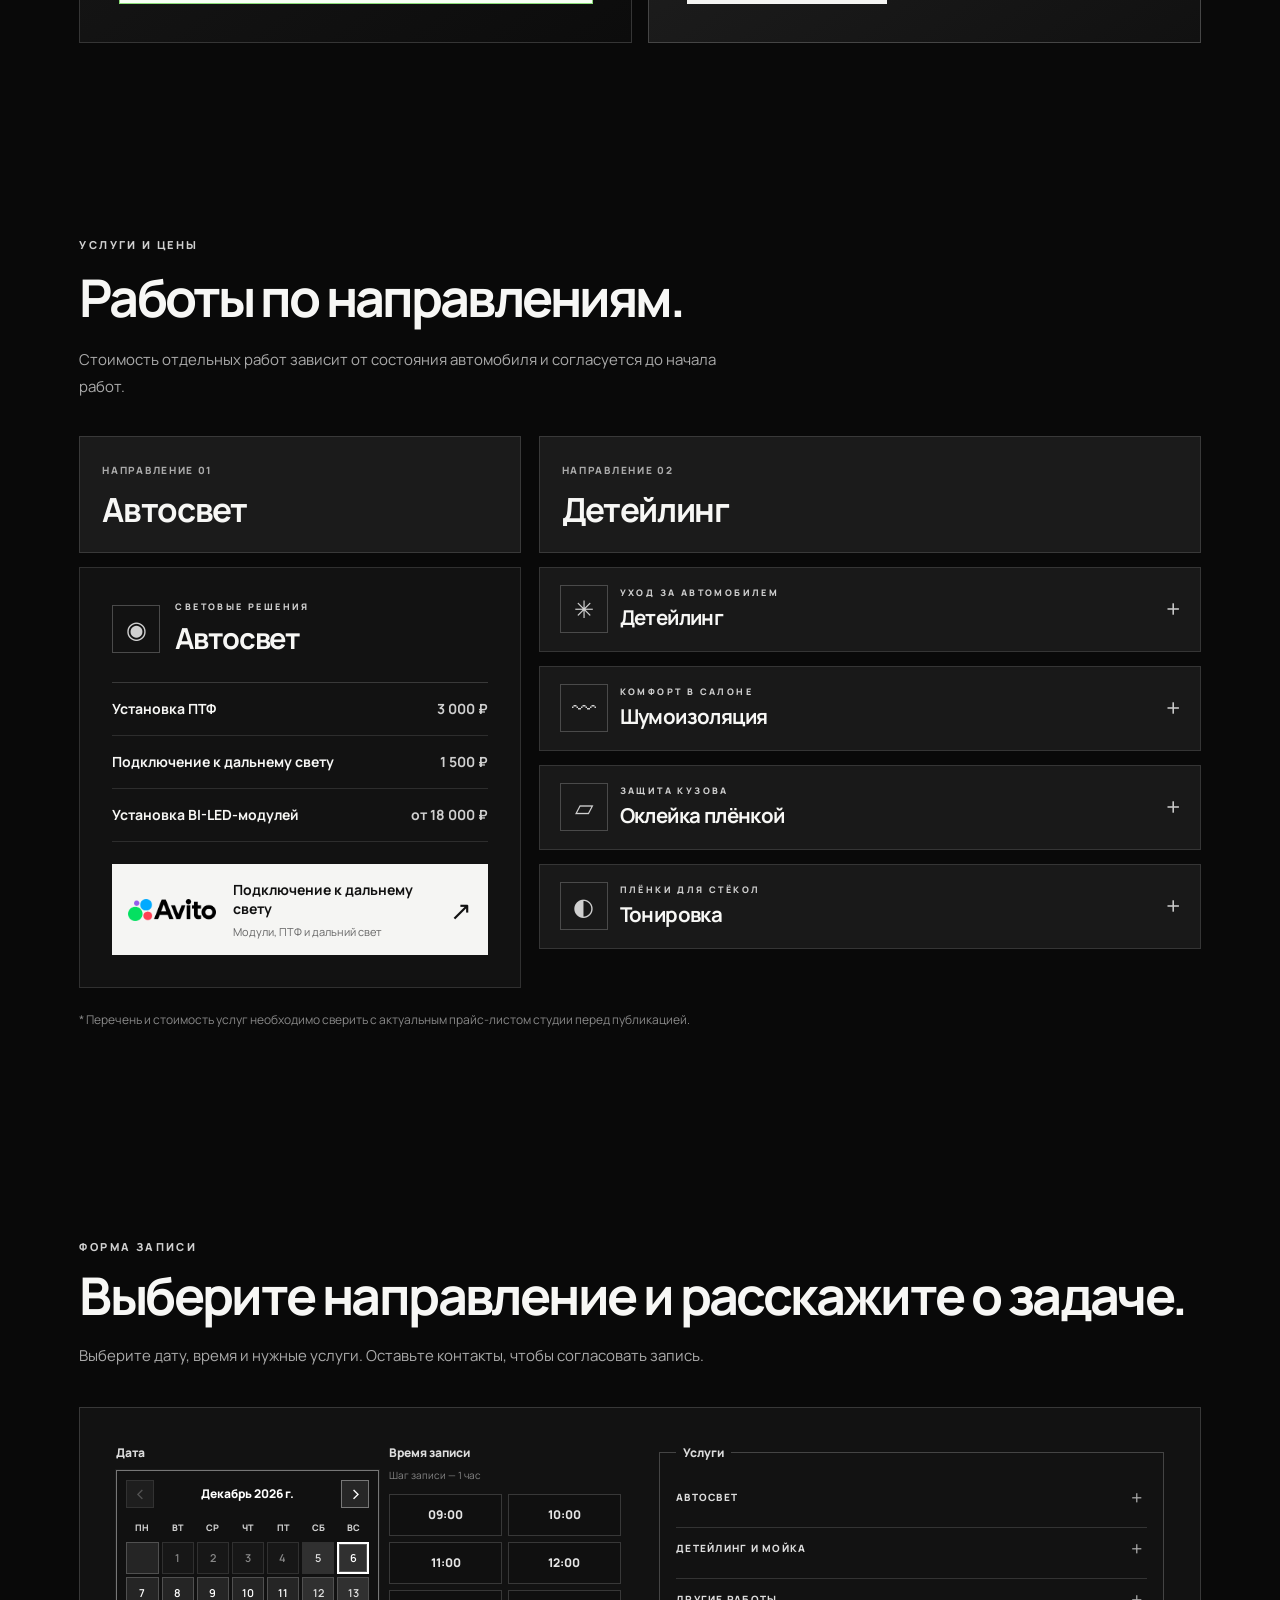
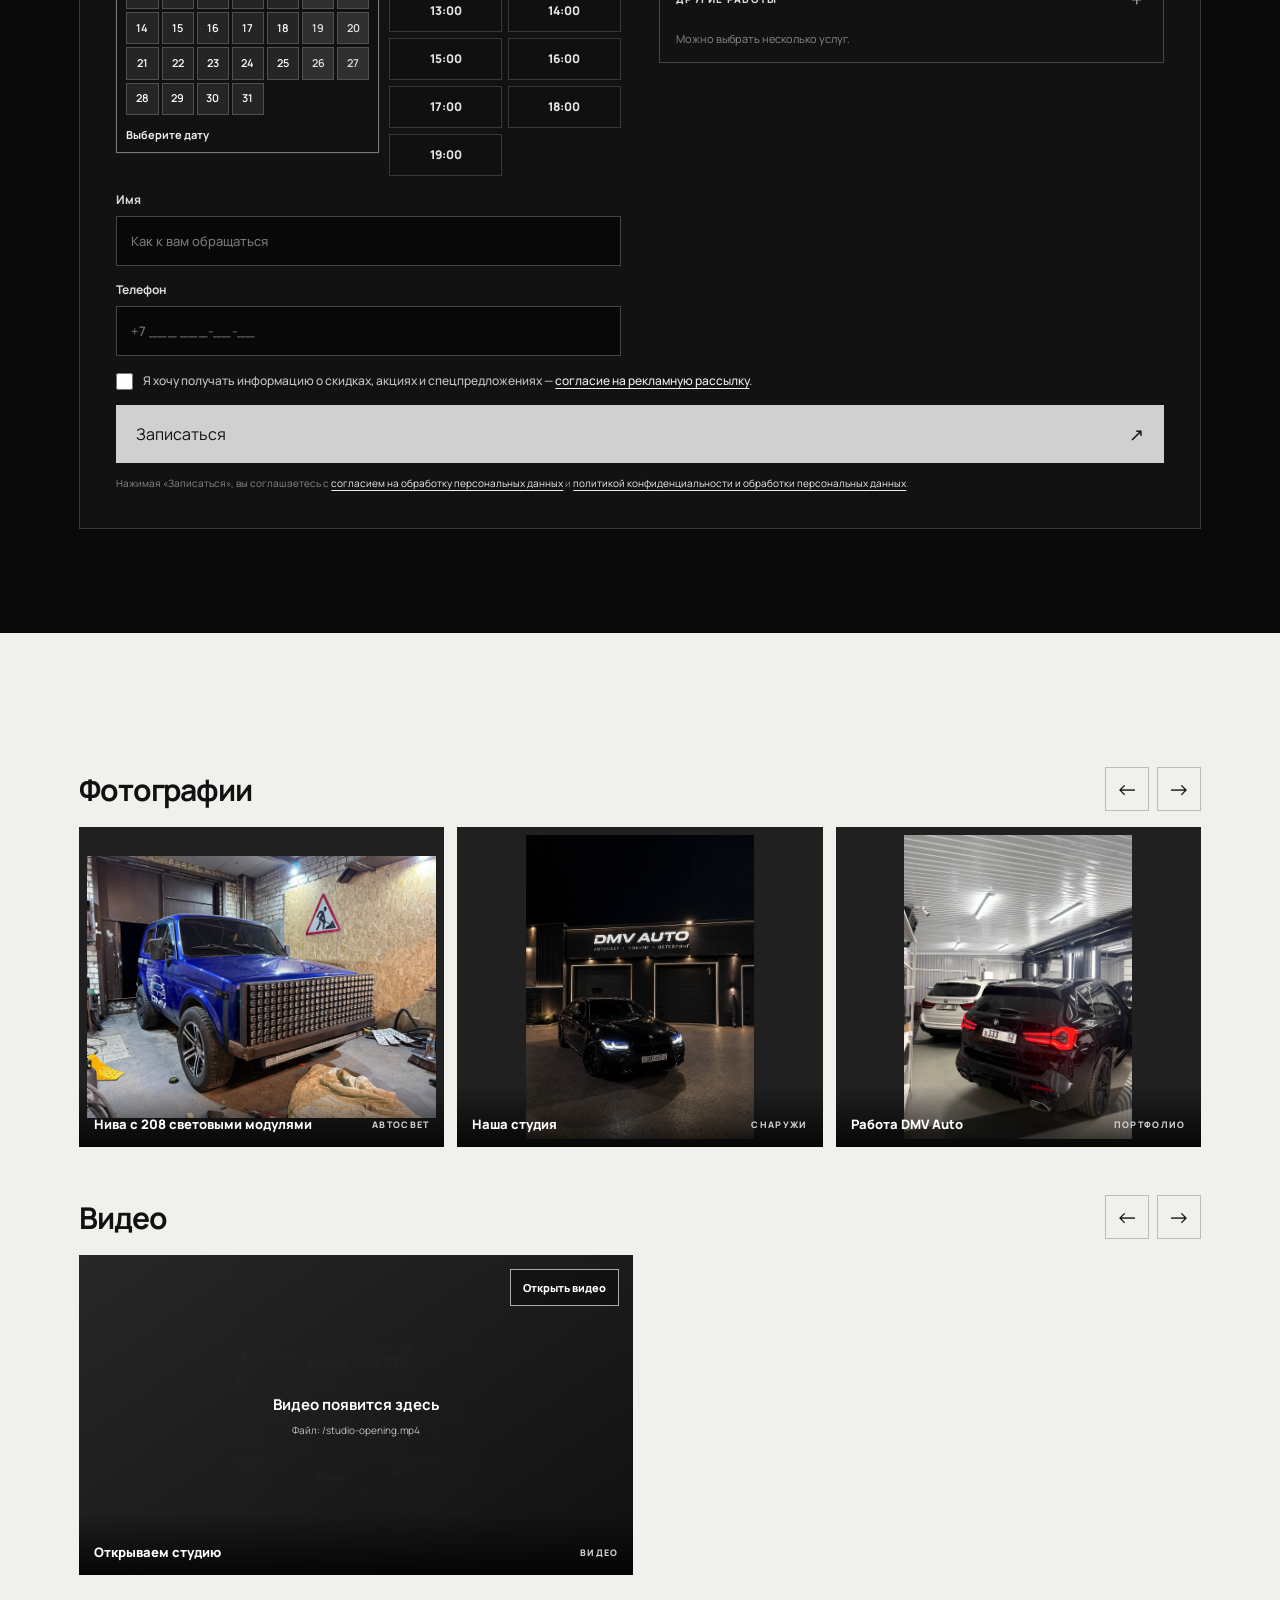
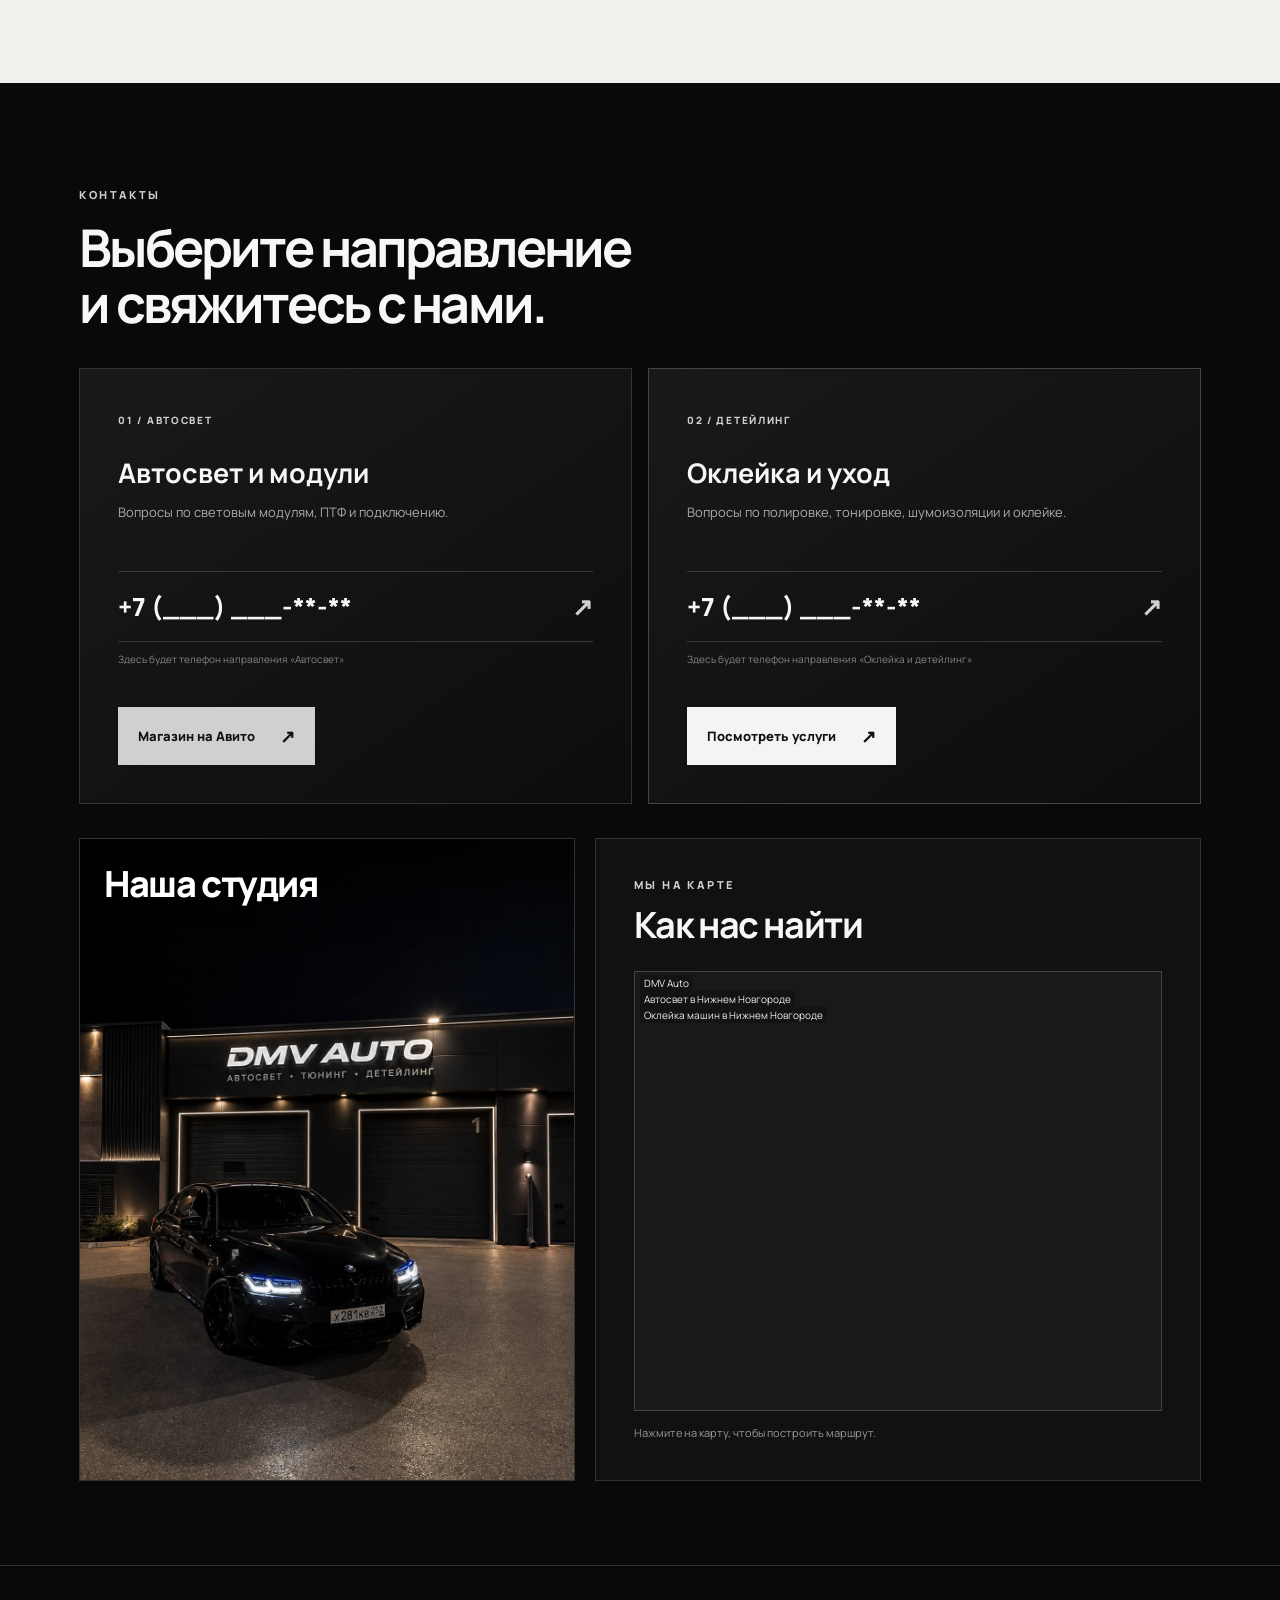
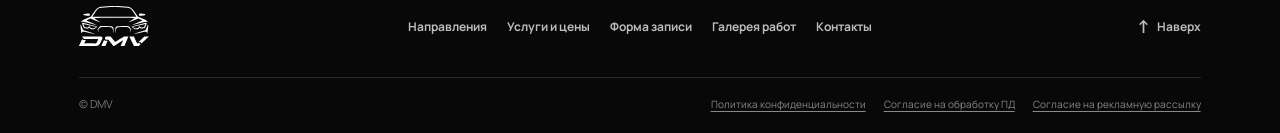
==== commit 083b77e9: "Remove arrow from open video button" ====
--- a/index.html
+++ b/index.html
@@ -298,7 +298,7 @@
             <video controls playsinline preload="metadata" poster="studio-exterior.jpg" aria-label="Видео: открываем студию">
               <source src="studio-opening.MP4" type="video/mp4">
             </video>
-            <button class="video-open-overlay media-open" type="button" data-media-type="video" aria-label="Открыть видео в полноэкранном просмотре">Открыть видео ↗</button>
+            <button class="video-open-overlay media-open" type="button" data-media-type="video" aria-label="Открыть видео в полноэкранном просмотре">Открыть видео</button>
             <figcaption><span>Открываем студию</span><small>ВИДЕО</small></figcaption>
             <div class="video-missing"><b>Видео появится здесь</b><small>Файл: /studio-opening.mp4</small></div>
           </figure>
--- a/car-scene.css
+++ b/car-scene.css
@@ -51,32 +51,10 @@
   top: 10px;
   left: 0;
   z-index: 5;
-  animation: drive 10s linear infinite;
+  animation: drive 9s linear infinite;
   will-change: transform;
 }
 
-.car {
-  isolation: isolate;
-}
-
-.car::after {
-  content: "";
-  position: absolute;
-  z-index: -1;
-  left: 78px;
-  top: 5px;
-  width: 175px;
-  height: 48px;
-  background: radial-gradient(
-    ellipse at 0% 50%,
-    rgba(255, 255, 255, 0.68) 0%,
-    rgba(255, 255, 255, 0.42) 38%,
-    rgba(255, 255, 255, 0.18) 68%,
-    transparent 100%
-  );
-  filter: blur(14px);
-  pointer-events: none;
-}
 
 @keyframes drive {
   0% { transform: translateX(-100px); }
